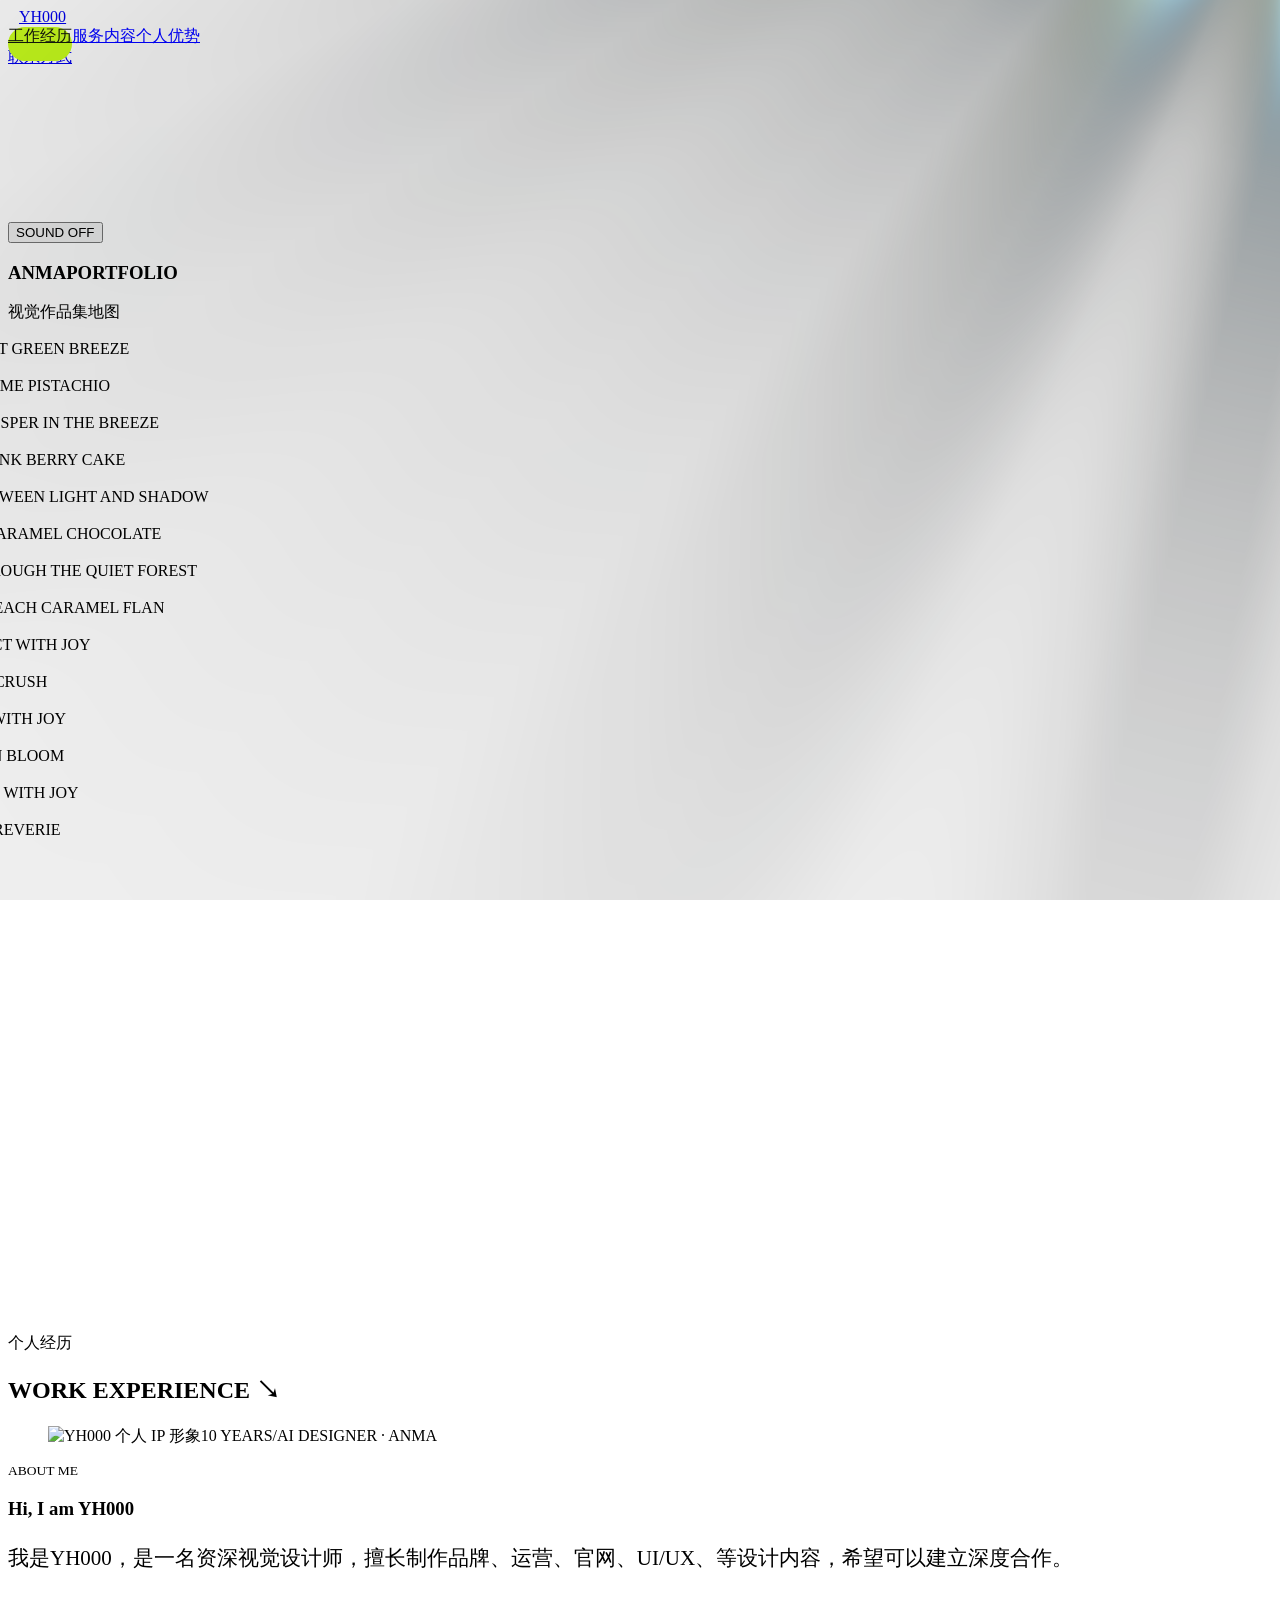
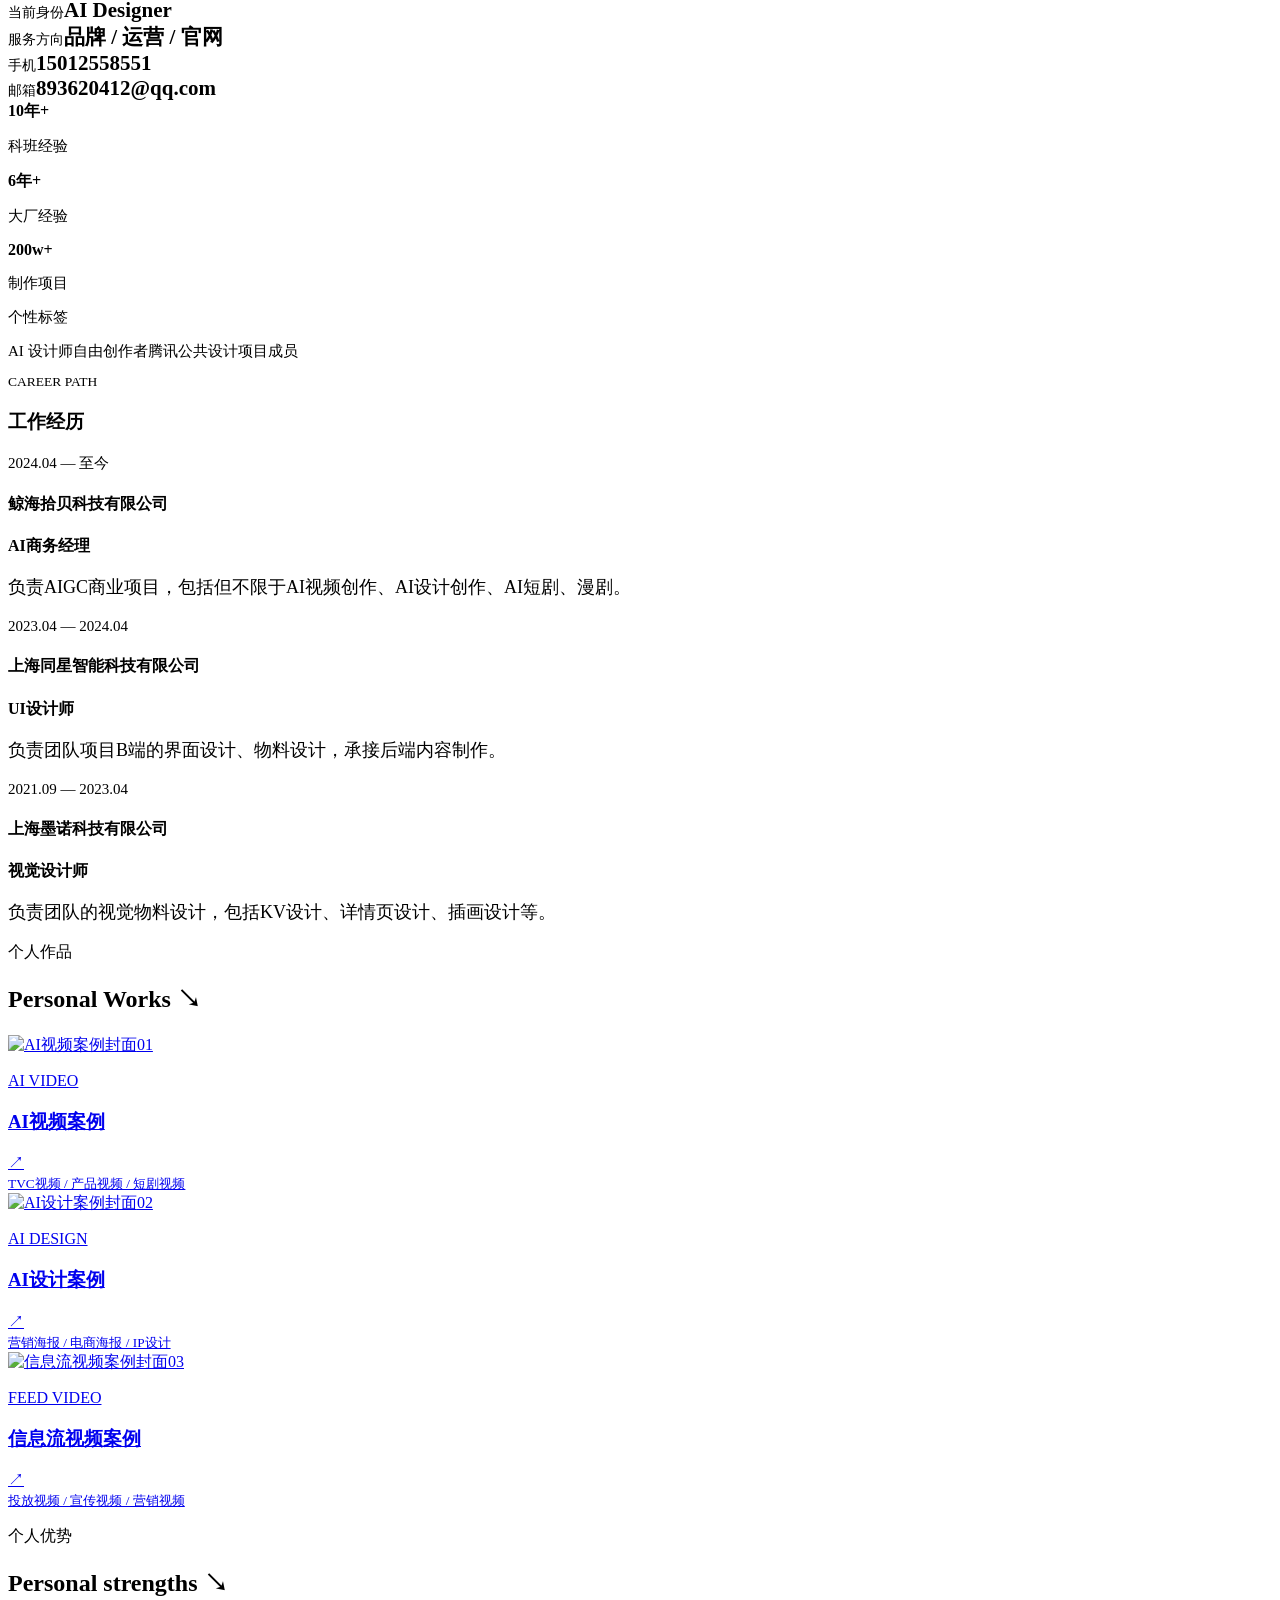
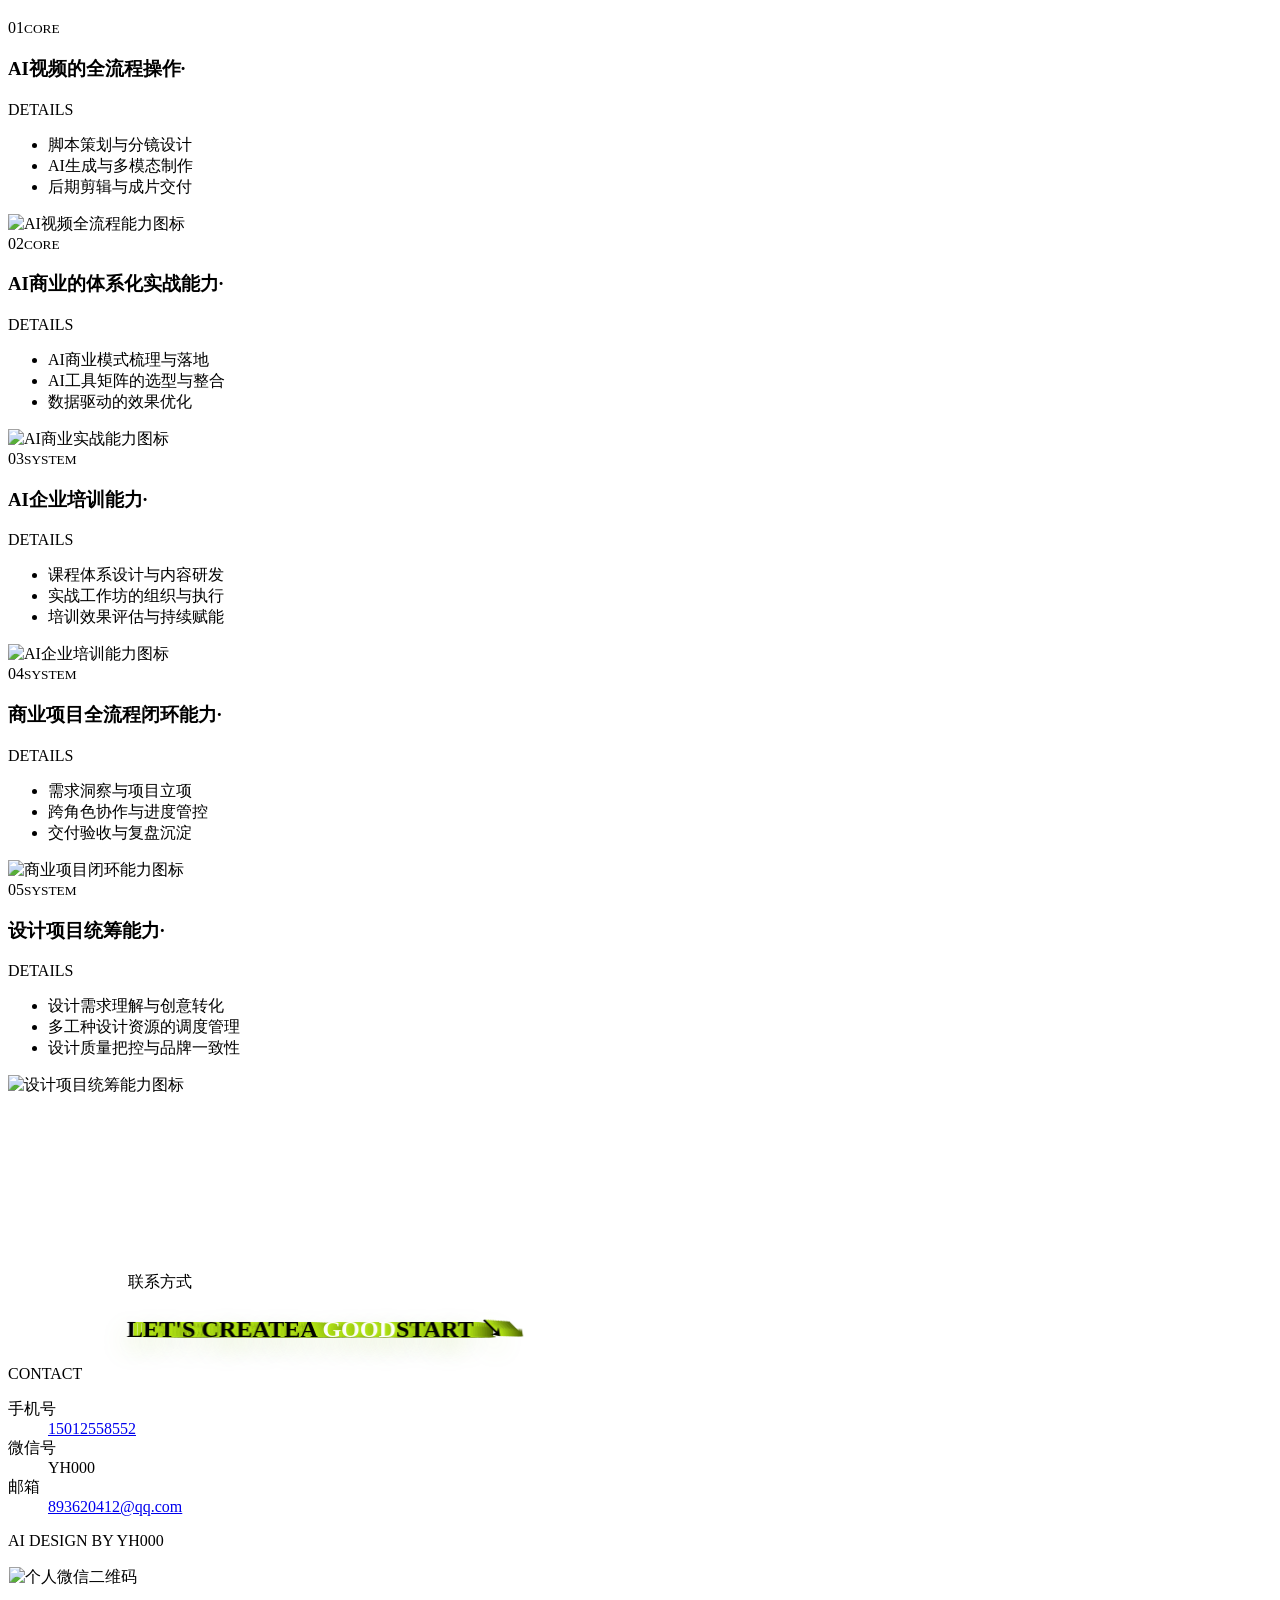
==== index.html @ cf69f8d6 "Add files via upload" ====
<!DOCTYPE html><html lang="zh-CN"><head><meta charSet="utf-8"/><meta name="viewport" content="width=device-width, initial-scale=1"/><link rel="preload" as="image" href="anma-ip-v2.webp"/><link rel="preload" as="image" href="works/Frame 14.png"/><link rel="preload" as="image" href="works/Frame 1.png"/><link rel="preload" as="image" href="works/Frame 2.png"/><link rel="preload" as="image" href="works/Frame 3.png"/><link rel="preload" as="image" href="works/Frame 4.png"/><link rel="preload" as="image" href="works/Frame 5.png"/><link rel="preload" as="image" href="works/Frame 6.png"/><link rel="preload" as="image" href="works/Frame 7.png"/><link rel="preload" as="image" href="works/Frame 8.png"/><link rel="stylesheet" href="assets/index-BAEk22he.css" data-rsc-css-href="assets/index-BAEk22he.css" data-precedence="vite-rsc/importer-resources"/><link rel="preload" href="hero-bg-mobile-720.mp4" as="video" type="video/mp4" media="(max-width: 767px)"/><link rel="modulepreload" href="assets/layout-segment-context-BPbu7wGc.js" crossorigin=""/><link rel="modulepreload" href="assets/rolldown-runtime-S-ySWqyJ.js" crossorigin=""/><link rel="modulepreload" href="assets/index-rxIiwHWK.js" crossorigin=""/><link rel="modulepreload" href="assets/framework-DjPHiq1u.js" crossorigin=""/><link rel="modulepreload" href="assets/page-aYnBEJly.js" crossorigin=""/><link rel="preload" as="image" href="Frame 1.png"/><link rel="preload" as="image" href="work-categories/ai-video-cover.webp"/><link rel="preload" as="image" href="work-categories/ai-design-cover.webp"/><link rel="preload" as="image" href="work-categories/feed-video-cover.webp"/><link rel="preload" as="image" href="strengths/strength-1.webp"/><link rel="preload" as="image" href="strengths/strength-2.webp"/><link rel="preload" as="image" href="strengths/strength-3.webp"/><link rel="preload" as="image" href="strengths/strength-4.webp"/><link rel="preload" as="image" href="strengths/strength-5.webp"/><link rel="preload" as="image" href="contact-qr.svg"/><title>ANMA — AI 设计师作品集</title><meta name="description" content="ANMA 的 AI 设计与视觉创意作品集。"/><link rel="shortcut icon" href="anma-ip-v2.webp"/><link rel="icon" href="anma-ip-v2.webp"/><link rel="preload" as="video" href="hero-bg-mobile-720.mp4" type="video/mp4" media="(max-width: 767px)"/><script>self.__VINEXT_RSC_PARAMS__={}</script><script>self.__VINEXT_RSC_NAV__={"pathname":"/","searchParams":[]}</script><link rel="modulepreload" href="assets/index-rxIiwHWK.js" />
<style>
/* reactbits BorderGlow 等效动效：鼠标靠近边缘时卡片边框发光，跟随鼠标位置 */
.work-card{--glow:80 100% 60%;--mx:50%;--my:50%;--glow-opacity:0;isolation:isolate}
.work-card::before{content:"";position:absolute;inset:0;border-radius:inherit;padding:1.5px;background:radial-gradient(circle 130px at var(--mx) var(--my),hsl(var(--glow)/1),transparent 72%);-webkit-mask:linear-gradient(#000 0 0) content-box,linear-gradient(#000 0 0);-webkit-mask-composite:xor;mask-composite:exclude;opacity:var(--glow-opacity);transition:opacity .28s ease;pointer-events:none;z-index:3}

/* === experience-about 指定文本字号扩大 1.5 倍 === */
.experience-eyebrow{font-size:13.5px!important}
.experience-intro{font-size:21px!important;line-height:1.7!important}
.experience-highlights span{font-size:13.5px!important}
.experience-highlights strong{font-size:21px!important}
.experience-stats p{font-size:15px!important}
.experience-tags>p{font-size:15px!important}
.experience-tags span{font-size:15px!important}

/* === career-block 指定文本字号扩大 1.5 倍 === */
.career-title-row>p{font-size:13.5px!important}
.career-item time{font-size:15px!important}
.career-item>p{font-size:18px!important}

/* === contact 顶部间距 144px → 80px === */
.contact-section-inner{padding-top:80px!important;margin:80px auto!important}
.contact-intro{transform:translateX(120px)!important}

/* === 去掉二维码外面一圈白色底 === */
.contact-qr-frame{background:transparent!important;padding:0!important;border:1px solid transparent!important}

/* === 导航 Gooey Nav 胶质滑动效果（仿 reactbits gooey-nav） === */
.primary-nav{position:relative}
.primary-nav .goo-layer{position:absolute;inset:0;z-index:0;pointer-events:none;filter:url(#goo-nav)}
.primary-nav .goo-blob{position:absolute;top:0;left:0;height:34px;border-radius:999px;background:#c9ff1a;transition:transform .55s cubic-bezier(.34,1.4,.64,1),width .55s cubic-bezier(.34,1.4,.64,1);will-change:transform,width}
.primary-nav .goo-particle{position:absolute;top:0;left:0;height:34px;border-radius:999px;background:#c9ff1a;will-change:transform,opacity}
.primary-nav a{position:relative;z-index:1}
.primary-nav a:hover,.primary-nav a:focus-visible{background:transparent!important;border-color:transparent!important}
.primary-nav a.is-active{color:#11160c!important}

/* === contact-title Depth Text 立体挤压效果（仿 reactbits depth-text，保留原字号与版式） === */
#contact-title.depth-text{position:relative;perspective:900px}
#contact-title.depth-text .depth-stage{position:relative;display:inline-block;transform-style:preserve-3d;will-change:transform}
#contact-title.depth-text .depth-layer{position:absolute;top:0;left:0;transform:translateZ(calc(var(--i,0) * -6px));pointer-events:none;user-select:none}
#contact-title.depth-text .depth-layer *{color:inherit!important}
#contact-title.depth-text .depth-face{position:relative;text-shadow:0 10px 26px rgba(140,183,0,.45)}
#contact-title.depth-text .depth-face .text-pressure-segment.is-accent{color:#FFF!important}


/* === #works 卡片 Glare Hover 扫光效果（仿 reactbits glare-hover） === */
#works .personal-work-card{position:relative;overflow:hidden}
#works .personal-work-card::before{content:"";position:absolute;inset:0;z-index:6;pointer-events:none;border-radius:inherit;background:linear-gradient(-45deg,hsla(0,0%,0%,0) 60%,rgba(255,255,255,.5) 70%,hsla(0,0%,0%,0) 72%,hsla(0,0%,0%,0) 100%);background-size:250% 250%;background-repeat:no-repeat;background-position:-100% -100%;transition:background-position .65s ease}
#works .personal-work-card:hover::before{background-position:100% 100%}

/* === contact-section Side Rays 背景光效（仿 reactbits side-rays，WebGL） === */
.contact-side-rays{position:absolute;inset:0;z-index:0;pointer-events:none;overflow:hidden}
.contact-side-rays canvas{display:block;width:100%;height:100%}
.contact-section-inner{position:relative!important;z-index:2!important}

/* === 联系方式标签字号 16px === */
.contact-list dt{font-size:16px!important}
</style>
</head><body><main class="portfolio-page"><header class="site-header" aria-label="主导航"><a class="brand" href="#home" aria-label="返回首页" style="padding:0 11px 0 11px;min-width:0;"><span class="brand-mark" aria-hidden="true"><img src="anma-ip-v2.webp" alt=""/></span><span class="brand-name">YH000</span></a><nav class="primary-nav" aria-label="作品集导航"><div class="goo-layer" aria-hidden="true"><span class="goo-blob"></span></div><a href="#experience">工作经历</a><a href="#works">服务内容</a><a href="#strengths">个人优势</a></nav><a class="contact" href="#contact" aria-label="前往联系方式"><span class="contact-label">联系方式</span></a></header><section class="portfolio-shell" id="home" aria-label="ANMA PORTFOLIO"><div class="hero-media" aria-hidden="true"><video src="hero-bg-mobile-720.mp4" autoPlay="" muted="" loop="" playsInline="" preload="auto" disablePictureInPicture="" disableRemotePlayback=""></video></div><audio src="新项目.m4a" loop="" preload="metadata" aria-hidden="true"></audio><div class="hero-shade" aria-hidden="true"></div><button class="sound-toggle" type="button" aria-label="打开背景视频声音" aria-pressed="false"><span class="sound-toggle-bars" aria-hidden="true"><i></i><i></i><i></i><i></i></span><span>SOUND OFF</span></button><section class="hero-copy" aria-labelledby="hero-title"><div class="hero-copy-inner"><h1 id="hero-title"><span>ANMA</span><span>PORTFOLIO</span></h1><p>视觉作品集地图</p></div></section><section class="work-gallery" aria-label="作品画廊，可使用鼠标滚轮、拖动或键盘方向键浏览" tabindex="0"><div class="gallery-track"><div class="gallery-group" aria-hidden="false"><figure class="work-card" role="button" tabindex="0" data-work-index="0" aria-label="查看作品：拂过柔软绿意 / SOFT GREEN BREEZE"><img src="works/Frame 14.png" alt="拂过柔软绿意 / SOFT GREEN BREEZE" draggable="false" decoding="async" loading="eager"/></figure><figure class="work-card" role="button" tabindex="0" data-work-index="1" aria-label="查看作品：青柠开心果酥塔 / LIME PISTACHIO"><img src="works/Frame 1.png" alt="青柠开心果酥塔 / LIME PISTACHIO" draggable="false" decoding="async" loading="eager"/></figure><figure class="work-card" role="button" tabindex="0" data-work-index="2" aria-label="查看作品：微风轻轻耳畔 / WHISPER IN THE BREEZE"><img src="works/Frame 2.png" alt="微风轻轻耳畔 / WHISPER IN THE BREEZE" draggable="false" decoding="async" loading="eager"/></figure><figure class="work-card" role="button" tabindex="0" data-work-index="3" aria-label="查看作品：草莓云朵绒绒糕 / PINK BERRY CAKE"><img src="works/Frame 3.png" alt="草莓云朵绒绒糕 / PINK BERRY CAKE" draggable="false" decoding="async" loading="eager"/></figure><figure class="work-card" role="button" tabindex="0" data-work-index="4" aria-label="查看作品：漫步光影之间 / BETWEEN LIGHT AND SHADOW"><img src="works/Frame 4.png" alt="漫步光影之间 / BETWEEN LIGHT AND SHADOW" draggable="false" decoding="async" loading="eager"/></figure><figure class="work-card" role="button" tabindex="0" data-work-index="5" aria-label="查看作品：榛果黑巧慕斯塔 / CARAMEL CHOCOLATE"><img src="works/Frame 5.png" alt="榛果黑巧慕斯塔 / CARAMEL CHOCOLATE" draggable="false" decoding="async" loading="eager"/></figure><figure class="work-card" role="button" tabindex="0" data-work-index="6" aria-label="查看作品：穿过静谧林海 / THROUGH THE QUIET FOREST"><img src="works/Frame 6.png" alt="穿过静谧林海 / THROUGH THE QUIET FOREST" draggable="false" decoding="async" loading="eager"/></figure><figure class="work-card" role="button" tabindex="0" data-work-index="7" aria-label="查看作品：黄桃焦糖布丁糕 / PEACH CARAMEL FLAN"><img src="works/Frame 7.png" alt="黄桃焦糖布丁糕 / PEACH CARAMEL FLAN" draggable="false" decoding="async" loading="eager"/></figure><figure class="work-card" role="button" tabindex="0" data-work-index="8" aria-label="查看作品：为乐而连 / CONNECT WITH JOY"><img src="works/Frame 8.png" alt="为乐而连 / CONNECT WITH JOY" draggable="false" decoding="async" loading="eager"/></figure><figure class="work-card" role="button" tabindex="0" data-work-index="9" aria-label="查看作品：青柠集饮 / GREEN CRUSH"><img src="works/Frame 9.png" alt="青柠集饮 / GREEN CRUSH" draggable="false" decoding="async" loading="lazy"/></figure><figure class="work-card" role="button" tabindex="0" data-work-index="10" aria-label="查看作品：为乐而写 / WRITE WITH JOY"><img src="works/Frame 10.png" alt="为乐而写 / WRITE WITH JOY" draggable="false" decoding="async" loading="lazy"/></figure><figure class="work-card" role="button" tabindex="0" data-work-index="11" aria-label="查看作品：金色花漾 / GOLDEN BLOOM"><img src="works/Frame 11.png" alt="金色花漾 / GOLDEN BLOOM" draggable="false" decoding="async" loading="lazy"/></figure><figure class="work-card" role="button" tabindex="0" data-work-index="12" aria-label="查看作品：为乐而聚 / GATHER WITH JOY"><img src="works/Frame 12.png" alt="为乐而聚 / GATHER WITH JOY" draggable="false" decoding="async" loading="lazy"/></figure><figure class="work-card" role="button" tabindex="0" data-work-index="13" aria-label="查看作品：桃色梦境 / PEACH REVERIE"><img src="works/Frame 13.png" alt="桃色梦境 / PEACH REVERIE" draggable="false" decoding="async" loading="lazy"/></figure></div><div class="gallery-group" aria-hidden="true"><figure class="work-card" role="button" tabindex="-1" data-work-index="0"><img src="works/Frame 14.png" alt="" draggable="false" decoding="async" loading="eager"/></figure><figure class="work-card" role="button" tabindex="-1" data-work-index="1"><img src="works/Frame 1.png" alt="" draggable="false" decoding="async" loading="eager"/></figure><figure class="work-card" role="button" tabindex="-1" data-work-index="2"><img src="works/Frame 2.png" alt="" draggable="false" decoding="async" loading="eager"/></figure><figure class="work-card" role="button" tabindex="-1" data-work-index="3"><img src="works/Frame 3.png" alt="" draggable="false" decoding="async" loading="eager"/></figure><figure class="work-card" role="button" tabindex="-1" data-work-index="4"><img src="works/Frame 4.png" alt="" draggable="false" decoding="async" loading="eager"/></figure><figure class="work-card" role="button" tabindex="-1" data-work-index="5"><img src="works/Frame 5.png" alt="" draggable="false" decoding="async" loading="eager"/></figure><figure class="work-card" role="button" tabindex="-1" data-work-index="6"><img src="works/Frame 6.png" alt="" draggable="false" decoding="async" loading="eager"/></figure><figure class="work-card" role="button" tabindex="-1" data-work-index="7"><img src="works/Frame 7.png" alt="" draggable="false" decoding="async" loading="eager"/></figure><figure class="work-card" role="button" tabindex="-1" data-work-index="8"><img src="works/Frame 8.png" alt="" draggable="false" decoding="async" loading="eager"/></figure><figure class="work-card" role="button" tabindex="-1" data-work-index="9"><img src="works/Frame 9.png" alt="" draggable="false" decoding="async" loading="lazy"/></figure><figure class="work-card" role="button" tabindex="-1" data-work-index="10"><img src="works/Frame 10.png" alt="" draggable="false" decoding="async" loading="lazy"/></figure><figure class="work-card" role="button" tabindex="-1" data-work-index="11"><img src="works/Frame 11.png" alt="" draggable="false" decoding="async" loading="lazy"/></figure><figure class="work-card" role="button" tabindex="-1" data-work-index="12"><img src="works/Frame 12.png" alt="" draggable="false" decoding="async" loading="lazy"/></figure><figure class="work-card" role="button" tabindex="-1" data-work-index="13"><img src="works/Frame 13.png" alt="" draggable="false" decoding="async" loading="lazy"/></figure></div></div></section></section><section class="experience-section" id="experience" aria-labelledby="experience-title"><div class="experience-glow" aria-hidden="true"></div><div class="experience-inner scroll-reveal"><header class="experience-heading"><p>个人经历</p><h2 id="experience-title">WORK EXPERIENCE <span aria-hidden="true">↘</span></h2></header><div class="experience-profile"><figure class="experience-portrait"><img src="Frame 1.png" alt="YH000 个人 IP 形象"/><span class="experience-cursor-tag" aria-hidden="true"><span class="experience-cursor-tag-inner">10 YEARS/AI DESIGNER · ANMA</span></span></figure><div class="experience-about"><p class="experience-eyebrow">ABOUT ME</p><h3>Hi, I am YH000</h3><p class="experience-intro">我是YH000，是一名资深视觉设计师，擅长制作品牌、运营、官网、UI/UX、等设计内容，希望可以建立深度合作。</p><div class="experience-highlights" aria-label="个人亮点"><article><span>当前身份</span><strong>AI Designer</strong></article><article><span>服务方向</span><strong>品牌 / 运营 / 官网</strong></article><article><span>手机</span><strong>15012558551</strong></article><article><span>邮箱</span><strong>893620412@qq.com</strong></article></div><div class="experience-stats" aria-label="数据亮点"><article><strong>10<span>年+</span></strong><p>科班经验</p></article><article><strong>6<span>年+</span></strong><p>大厂经验</p></article><article><strong>200<span>w+</span></strong><p>制作项目</p></article></div><div class="experience-tags"><p>个性标签</p><div><span>AI 设计师</span><span>自由创作者</span><span>腾讯公共设计项目成员</span></div></div></div></div><div class="career-block"><div class="career-title-row"><p>CAREER PATH</p><h3>工作经历</h3></div><div class="career-timeline"><article class="career-item"><div class="career-marker" aria-hidden="true"></div><time>2024.04 — 至今</time><h4>鲸海拾贝科技有限公司</h4><strong>AI商务经理</strong><p>负责AIGC商业项目，包括但不限于AI视频创作、AI设计创作、AI短剧、漫剧。</p></article><article class="career-item"><div class="career-marker" aria-hidden="true"></div><time>2023.04 — 2024.04</time><h4>上海同星智能科技有限公司</h4><strong>UI设计师</strong><p>负责团队项目B端的界面设计、物料设计，承接后端内容制作。</p></article><article class="career-item"><div class="career-marker" aria-hidden="true"></div><time>2021.09 — 2023.04</time><h4>上海墨诺科技有限公司</h4><strong>视觉设计师</strong><p>负责团队的视觉物料设计，包括KV设计、详情页设计、插画设计等。</p></article></div></div></div></section><section class="personal-works-section" id="works" aria-labelledby="personal-works-title"><div class="personal-works-glow" aria-hidden="true"></div><div class="personal-works-inner scroll-reveal"><header class="personal-works-heading"><p>个人作品</p><h2 id="personal-works-title">Personal Works <span aria-hidden="true">↘</span></h2></header><div class="personal-works-grid"><a class="personal-work-card" href="https://anmaai.cn/video.html" target="_blank" rel="noreferrer" aria-label="查看AI视频案例"><div class="personal-work-cover"><img src="work-categories/ai-video-cover.webp" alt="AI视频案例封面"/><span>01</span></div><div class="personal-work-copy"><p>AI VIDEO</p><div><h3>AI视频案例</h3><span aria-hidden="true">↗</span></div><small>TVC视频 / 产品视频 / 短剧视频</small></div></a><a class="personal-work-card" href="https://anmaai.cn/design.html" target="_blank" rel="noreferrer" aria-label="查看AI设计案例"><div class="personal-work-cover"><img src="work-categories/ai-design-cover.webp" alt="AI设计案例封面"/><span>02</span></div><div class="personal-work-copy"><p>AI DESIGN</p><div><h3>AI设计案例</h3><span aria-hidden="true">↗</span></div><small>营销海报 / 电商海报 / IP设计</small></div></a><a class="personal-work-card" href="https://anmaai.cn/feed.html" target="_blank" rel="noreferrer" aria-label="查看信息流视频案例"><div class="personal-work-cover"><img src="work-categories/feed-video-cover.webp" alt="信息流视频案例封面"/><span>03</span></div><div class="personal-work-copy"><p>FEED VIDEO</p><div><h3>信息流视频案例</h3><span aria-hidden="true">↗</span></div><small>投放视频 / 宣传视频 / 营销视频</small></div></a></div></div></section><section class="strengths-section" id="strengths" aria-labelledby="strengths-title"><div class="strengths-glow" aria-hidden="true"></div><div class="strengths-inner scroll-reveal"><header class="strengths-heading"><p>个人优势</p><h2 id="strengths-title">Personal strengths <span aria-hidden="true">↘</span></h2></header><div class="strengths-grid"><article class="strength-card strength-card-wide" tabindex="0"><div class="strength-card-meta"><span>01</span><small>CORE</small></div><h3>AI视频的全流程操作<span>·</span></h3><div class="strength-details"><p>DETAILS</p><ul><li>脚本策划与分镜设计</li><li>AI生成与多模态制作</li><li>后期剪辑与成片交付</li></ul></div><img src="strengths/strength-1.webp" alt="AI视频全流程能力图标"/></article><article class="strength-card strength-card-wide" tabindex="0"><div class="strength-card-meta"><span>02</span><small>CORE</small></div><h3>AI商业的体系化实战能力<span>·</span></h3><div class="strength-details"><p>DETAILS</p><ul><li>AI商业模式梳理与落地</li><li>AI工具矩阵的选型与整合</li><li>数据驱动的效果优化</li></ul></div><img src="strengths/strength-2.webp" alt="AI商业实战能力图标"/></article><article class="strength-card" tabindex="0"><div class="strength-card-meta"><span>03</span><small>SYSTEM</small></div><h3>AI企业培训能力<span>·</span></h3><div class="strength-details"><p>DETAILS</p><ul><li>课程体系设计与内容研发</li><li>实战工作坊的组织与执行</li><li>培训效果评估与持续赋能</li></ul></div><img src="strengths/strength-3.webp" alt="AI企业培训能力图标"/></article><article class="strength-card" tabindex="0"><div class="strength-card-meta"><span>04</span><small>SYSTEM</small></div><h3>商业项目全流程闭环能力<span>·</span></h3><div class="strength-details"><p>DETAILS</p><ul><li>需求洞察与项目立项</li><li>跨角色协作与进度管控</li><li>交付验收与复盘沉淀</li></ul></div><img src="strengths/strength-4.webp" alt="商业项目闭环能力图标"/></article><article class="strength-card" tabindex="0"><div class="strength-card-meta"><span>05</span><small>SYSTEM</small></div><h3>设计项目统筹能力<span>·</span></h3><div class="strength-details"><p>DETAILS</p><ul><li>设计需求理解与创意转化</li><li>多工种设计资源的调度管理</li><li>设计质量把控与品牌一致性</li></ul></div><img src="strengths/strength-5.webp" alt="设计项目统筹能力图标"/></article></div></div></section><section class="contact-section" id="contact" aria-labelledby="contact-title"><div class="contact-section-glow" aria-hidden="true"></div>
<div class="contact-side-rays" aria-hidden="true"></div><div class="contact-section-inner scroll-reveal"><div class="contact-intro"><p class="contact-section-kicker">联系方式</p><h2 id="contact-title" class="text-pressure"><span class="text-pressure-line"><span class="text-pressure-segment"><span class="text-pressure-char">L</span><span class="text-pressure-char">E</span><span class="text-pressure-char">T</span><span class="text-pressure-char">&#x27;</span><span class="text-pressure-char">S</span><span class="text-pressure-char"> </span><span class="text-pressure-char">C</span><span class="text-pressure-char">R</span><span class="text-pressure-char">E</span><span class="text-pressure-char">A</span><span class="text-pressure-char">T</span><span class="text-pressure-char">E</span></span></span><span class="text-pressure-line"><span class="text-pressure-segment"><span class="text-pressure-char">A</span><span class="text-pressure-char"> </span></span><span class="text-pressure-segment is-accent"><span class="text-pressure-char">G</span><span class="text-pressure-char">O</span><span class="text-pressure-char">O</span><span class="text-pressure-char">D</span></span></span><span class="text-pressure-line"><span class="text-pressure-segment"><span class="text-pressure-char">S</span><span class="text-pressure-char">T</span><span class="text-pressure-char">A</span><span class="text-pressure-char">R</span><span class="text-pressure-char">T</span><span class="text-pressure-char"> </span></span><span class="text-pressure-segment is-arrow"><span class="text-pressure-char">↘</span></span></span></h2></div><aside class="contact-panel" aria-label="联系方式"><div class="contact-panel-topline"><span>CONTACT</span></div><dl class="contact-list"><div><dt>手机号</dt><dd><a href="tel:19529307323">15012558552</a></dd></div><div><dt>微信号</dt><dd>YH000</dd></div><div><dt>邮箱</dt><dd><a href="mailto:mx22154@163.com">893620412@qq.com</a></dd></div></dl><div class="contact-qr-block"><p>AI DESIGN BY YH000</p><img class="contact-qr-frame" src="contact-qr.svg" alt="个人微信二维码"></div></aside></div></section></main><script id="_R_">import("/assets/index-rxIiwHWK.js")</script>
<script>
/* local.html 本地补丁：file:// 下 React 无法运行，手动还原视频选源 + 画廊自动滚动 */
(function () {
  /* ---- 1. 首页背景视频：按设备选择清晰度并激活显示 ---- */
  (function () {
    function pickSource() {
      return 'hero-bg-mobile-720.mp4';
    }
    function activate() {
      var media = document.querySelector('.hero-media');
      if (!media) return;
      var v = media.querySelector('video');
      if (!v) return;
      var added = false;
      function show() { if (!added) { media.classList.add('is-playing'); added = true; } }
      function playIt() { var p = v.play(); if (p && p.catch) p.catch(function () {}); }
      function setup() {
        var src = pickSource();
        if (v.src.indexOf(src) === -1) { v.src = src; v.load(); }
        playIt();
      }
      v.addEventListener('playing', show);
      v.addEventListener('canplay', playIt);
      setup();
      setTimeout(function () { if (!added) show(); }, 1500);
      var r;
      window.addEventListener('resize', function () { clearTimeout(r); r = setTimeout(setup, 200); });
    }
    if (document.readyState === 'loading') document.addEventListener('DOMContentLoaded', activate);
    else activate();
  })();

  /* ---- 2. 作品画廊：从右往左无缝自动滚动（复刻原站 RAF 循环） ---- */
  (function () {
    function start() {
      var track = document.querySelector('.gallery-track');
      if (!track) return;
      var group = track.querySelector('.gallery-group');
      var gallery = track.closest('.work-gallery');
      if (!group || !gallery) return;
      var groupW = 0, pos = 0, vel = 0, spd = -0.42, hovering = false, dragging = false;
      var wheelAcc = 0, lastScrollY = window.scrollY;

      function measure() {
        groupW = group.getBoundingClientRect().width;
        if (pos === 0 && groupW > 0) pos = -groupW * 0.14;
      }
      function kick(dx) { vel = Math.max(-34, Math.min(34, vel - dx * 0.034)); }

      function loop() {
        if (groupW > 0) {
          var target = dragging ? 0 : (hovering ? -0.9 : -0.42);
          spd += (target - spd) * 0.055;
          pos += vel + spd;
          vel *= dragging ? 0.94 : 0.86;
          if (Math.abs(vel) < 0.02) vel = 0;
          if (pos <= -groupW) pos += groupW;
          else if (pos > 0) pos -= groupW;
          track.style.transform = 'translate3d(' + pos + 'px, 0, 0)';
        }
        requestAnimationFrame(loop);
      }

      measure();
      if (window.ResizeObserver) new ResizeObserver(measure).observe(group);
      gallery.addEventListener('pointerenter', function () { hovering = true; });
      gallery.addEventListener('pointerleave', function () { hovering = false; });

      var startX = 0, startPos = 0, lastX = 0, lastT = 0, dragV = 0;
      gallery.addEventListener('pointerdown', function (e) {
        if (e.button !== 0) return;
        dragging = true; startX = e.clientX; lastX = e.clientX;
        startPos = pos; lastT = Date.now(); dragV = 0;
        if (gallery.setPointerCapture) gallery.setPointerCapture(e.pointerId);
      });
      gallery.addEventListener('pointermove', function (e) {
        if (!dragging) return;
        var dt = Date.now() - lastT;
        if (dt > 0) dragV = -(e.clientX - lastX) / dt * 16.7;
        pos = startPos + (e.clientX - startX);
        lastX = e.clientX; lastT = Date.now();
      });
      gallery.addEventListener('pointerup', function () {
        if (!dragging) return;
        dragging = false;
        vel = Math.max(-34, Math.min(34, dragV));
      });

      window.addEventListener('wheel', function (e) {
        if (e.ctrlKey || document.querySelector('.work-modal-backdrop')) return;
        var t = e.deltaMode === 1 ? 16 : e.deltaMode === 2 ? window.innerHeight : 1;
        var dx = e.deltaX * t, dy = e.deltaY * t;
        if (Math.abs(dx) > Math.abs(dy) && Math.abs(dx) > 0) { e.preventDefault(); kick(dx); return; }
        if (!window.matchMedia('(max-width: 767px)').matches && !(!(window.scrollY <= 2) || dy === 0)) {
          if (dy > 0 && wheelAcc < 960) { e.preventDefault(); wheelAcc = Math.min(960, wheelAcc + dy); kick(dy); return; }
          if (dy < 0) { e.preventDefault(); wheelAcc = Math.max(0, wheelAcc + dy); kick(dy); return; }
        }
      }, { passive: false });
      window.addEventListener('scroll', function () {
        var y = window.scrollY;
        if (y <= 2 && lastScrollY > 2) wheelAcc = 0;
        lastScrollY = y;
      }, { passive: true });

      requestAnimationFrame(loop);
    }
    if (document.readyState === 'loading') document.addEventListener('DOMContentLoaded', start);
    else start();
  })();
})();
</script>
<script>
(function(){
  if (location.protocol !== 'file:') return; // HTTP 下由 React 应用处理，避免重复绑定
  var btn = document.querySelector('.sound-toggle');
  var audio = document.querySelector('audio');
  if (!btn || !audio) return;
  audio.setAttribute('src', '新项目.m4a'); // 相对路径，file:// 下也能正确加载
  audio.loop = true;
  audio.preload = 'auto';
  var label = btn.lastElementChild;
  var on = false;
  function render(){
    if (on){
      btn.classList.add('is-on');
      btn.setAttribute('aria-pressed','true');
      btn.setAttribute('aria-label','关闭背景视频声音');
      if (label) label.textContent = 'SOUND ON';
    } else {
      btn.classList.remove('is-on');
      btn.setAttribute('aria-pressed','false');
      btn.setAttribute('aria-label','打开背景视频声音');
      if (label) label.textContent = 'SOUND OFF';
    }
  }
  btn.addEventListener('click', function(){
    on = !on;
    if (on){
      var p = audio.play();
      if (p && p.catch) p.catch(function(){ on = false; render(); });
    } else {
      audio.pause();
    }
    render();
  });
  render();
})();
</script>
<script>
(function(){
  function initGlow(){
    var cards = document.querySelectorAll('.work-card');
    for (var i=0;i<cards.length;i++){
      (function(card){
        card.style.setProperty('--glow','80 100% 60%');
        card.addEventListener('mousemove', function(e){
          var r = card.getBoundingClientRect();
          var x = (e.clientX - r.left)/r.width;
          var y = (e.clientY - r.top)/r.height;
          card.style.setProperty('--mx', (x*100)+'%');
          card.style.setProperty('--my', (y*100)+'%');
          var edge = Math.min(x, 1-x, y, 1-y); /* 0 在边缘，0.5 在中心 */
          var sens = 0.30; /* edgeSensitivity=30 */
          var op = edge <= sens ? (1 - edge/sens) : 0;
          card.style.setProperty('--glow-opacity', op.toFixed(3));
        });
        card.addEventListener('mouseleave', function(){
          card.style.setProperty('--glow-opacity', '0');
        });
      })(cards[i]);
    }
  }
  if (document.readyState !== 'loading') initGlow();
  else document.addEventListener('DOMContentLoaded', initGlow);
})();
</script>
<script>
(function(){
  function initClickSpark(){
    if (document.getElementById('click-spark-canvas')) return;
    var canvas = document.createElement('canvas');
    canvas.id = 'click-spark-canvas';
    canvas.style.cssText = 'position:fixed;inset:0;width:100%;height:100%;pointer-events:none;z-index:9999;';
    document.body.appendChild(canvas);
    var ctx = canvas.getContext('2d');
    var dpr = Math.min(window.devicePixelRatio || 1, 2);
    function resize(){
      canvas.width = Math.floor(window.innerWidth * dpr);
      canvas.height = Math.floor(window.innerHeight * dpr);
      canvas.style.width = window.innerWidth + 'px';
      canvas.style.height = window.innerHeight + 'px';
      ctx.setTransform(dpr, 0, 0, dpr, 0, 0);
    }
    resize();
    window.addEventListener('resize', resize);

    var SPARK_COLOR = '201, 255, 26'; /* #c9ff1a 与站点强调色协调 */
    var SPARK_SIZE = 12;
    var SPARK_RADIUS = 28;
    var SPARK_COUNT = 8;
    var DURATION = 400;

    function easeOut(t){ return 1 - Math.pow(1 - t, 2); }

    var sparks = [];
    document.addEventListener('pointerdown', function(e){
      var x = e.clientX, y = e.clientY;
      for (var i = 0; i < SPARK_COUNT; i++){
        sparks.push({
          x: x, y: y,
          angle: (Math.PI * 2 * i) / SPARK_COUNT + Math.random() * 0.4,
          start: performance.now()
        });
      }
    });

    function frame(now){
      ctx.clearRect(0, 0, canvas.width, canvas.height);
      for (var i = sparks.length - 1; i >= 0; i--){
        var s = sparks[i];
        var p = (now - s.start) / DURATION;
        if (p >= 1){ sparks.splice(i, 1); continue; }
        var eased = easeOut(p);
        var len = SPARK_SIZE + (SPARK_RADIUS - SPARK_SIZE) * eased;
        var opacity = 1 - p;
        var ex = s.x + Math.cos(s.angle) * len;
        var ey = s.y + Math.sin(s.angle) * len;
        ctx.strokeStyle = 'rgba(' + SPARK_COLOR + ',' + opacity.toFixed(3) + ')';
        ctx.lineWidth = 2;
        ctx.lineCap = 'round';
        ctx.beginPath();
        ctx.moveTo(s.x, s.y);
        ctx.lineTo(ex, ey);
        ctx.stroke();
      }
      requestAnimationFrame(frame);
    }
    requestAnimationFrame(frame);
  }
  if (document.readyState !== 'loading') initClickSpark();
  else document.addEventListener('DOMContentLoaded', initClickSpark);
})();
</script>
<script>
(function(){
  function initReveal(){
    var root = document.documentElement;
    root.classList.add('reveal-effects-ready');
    var els = Array.prototype.slice.call(document.querySelectorAll('.scroll-reveal'));
    if (!els.length) return;
    function show(el){ el.classList.add('is-revealed'); }
    if (!('IntersectionObserver' in window)){
      els.forEach(show);
      return;
    }
    var io = new IntersectionObserver(function(entries){
      entries.forEach(function(e){
        if (!e.isIntersecting) return;
        io.unobserve(e.target);
        setTimeout(function(){ e.target.classList.add('is-revealed'); }, 40);
      });
    }, { threshold: 0.18, rootMargin: '0px' });
    els.forEach(function(el){ el.classList.remove('is-revealed'); io.observe(el); });
  }
  if (document.readyState !== 'loading') initReveal();
  else document.addEventListener('DOMContentLoaded', initReveal);
})();
</script>

<script>
(function(){
  var h2=document.getElementById('contact-title');
  if(!h2||h2.dataset.depthReady)return;
  h2.dataset.depthReady='1';
  var html=h2.innerHTML;
  var stage=document.createElement('span');stage.className='depth-stage';
  var LAYERS=16;
  var c1=[178,228,19],c2=[77,100,0],span=(LAYERS-2)||1;
  for(var j=LAYERS-1;j>=1;j--){
    var b=document.createElement('span');b.className='depth-layer';
    var f=(j-1)/span;
    b.style.color='rgb('+Math.round(c1[0]+(c2[0]-c1[0])*f)+','+Math.round(c1[1]+(c2[1]-c1[1])*f)+','+Math.round(c1[2]+(c2[2]-c1[2])*f)+')';
    b.innerHTML=html;b.style.setProperty('--i',j);stage.appendChild(b);
  }
  var face=document.createElement('span');face.className='depth-face';
  face.innerHTML=html;stage.appendChild(face);
  h2.innerHTML='';h2.classList.add('depth-text');h2.appendChild(stage);
  var tilt=7.5,smoothing=0.14,lastMove=-9999,curX=0,curY=0,tgtX=0,tgtY=0;
  window.addEventListener('pointermove',function(e){
    var r=h2.getBoundingClientRect();
    var nx=(e.clientX-(r.left+r.width/2))/(r.width/2);
    var ny=(e.clientY-(r.top+r.height/2))/(r.height/2);
    tgtY=Math.max(-tilt,Math.min(tilt,nx*tilt));
    tgtX=Math.max(-tilt,Math.min(tilt,-ny*tilt));
    lastMove=performance.now();
  },{passive:true});
  function frame(now){
    if(now-lastMove>1800){
      var t=now/1000*0.35*Math.PI*2;
      tgtY=Math.sin(t)*tilt*0.6;tgtX=Math.cos(t*0.8)*tilt*0.4;
    }
    curX+=(tgtX-curX)*smoothing;curY+=(tgtY-curY)*smoothing;
    stage.style.transform='rotateX('+curX.toFixed(2)+'deg) rotateY('+curY.toFixed(2)+'deg)';
    requestAnimationFrame(frame);
  }
  requestAnimationFrame(frame);
})();
</script>
<script>
/* === contact-section Side Rays (WebGL, 仿 reactbits side-rays) === */
(function(){
  var section=document.getElementById('contact');
  if(!section) return;
  var container=section.querySelector('.contact-side-rays');
  if(!container) return;
  var canvas=document.createElement('canvas');
  canvas.style.display='block';
  container.appendChild(canvas);
  var gl=canvas.getContext('webgl',{alpha:true,premultipliedAlpha:false,antialias:false})||canvas.getContext('experimental-webgl',{alpha:true,premultipliedAlpha:false});
  if(!gl) return;

  var vert='attribute vec2 position;void main(){gl_Position=vec4(position,0.0,1.0);}';
  var frag='precision highp float;uniform float iTime;uniform vec2 iResolution;uniform float iSpeed;uniform vec3 iRayColor1;uniform vec3 iRayColor2;uniform float iIntensity;uniform float iSpread;uniform float iFlipX;uniform float iFlipY;uniform float iTilt;uniform float iSaturation;uniform float iBlend;uniform float iFalloff;uniform float iOpacity;float rayStrength(vec2 raySource,vec2 rayRefDirection,vec2 coord,float seedA,float seedB,float speed){vec2 sourceToCoord=coord-raySource;float cosAngle=dot(normalize(sourceToCoord),rayRefDirection);return clamp((0.45+0.15*sin(cosAngle*seedA+iTime*speed))+(0.3+0.2*cos(-cosAngle*seedB+iTime*speed)),0.0,1.0)*clamp((iResolution.x-length(sourceToCoord))/iResolution.x,0.5,1.0);}void main(){vec2 fragCoord=gl_FragCoord.xy;if(iFlipX>0.5)fragCoord.x=iResolution.x-fragCoord.x;if(iFlipY>0.5)fragCoord.y=iResolution.y-fragCoord.y;vec2 coord=vec2(fragCoord.x,iResolution.y-fragCoord.y);vec2 rayPos=vec2(iResolution.x*1.1,-0.5*iResolution.y);float tiltRad=iTilt*3.14159265/180.0;float cs=cos(tiltRad);float sn=sin(tiltRad);vec2 rel=coord-rayPos;vec2 tiltedCoord=vec2(rel.x*cs-rel.y*sn,rel.x*sn+rel.y*cs)+rayPos;float halfSpread=iSpread*0.275;vec2 rayRefDir1=normalize(vec2(cos(0.785398+halfSpread),sin(0.785398+halfSpread)));vec2 rayRefDir2=normalize(vec2(cos(0.785398-halfSpread),sin(0.785398-halfSpread)));vec4 rays1=vec4(iRayColor1,1.0)*rayStrength(rayPos,rayRefDir1,tiltedCoord,36.2214,21.11349,iSpeed);vec4 rays2=vec4(iRayColor2,1.0)*rayStrength(rayPos,rayRefDir2,tiltedCoord,22.3991,18.0234,iSpeed*0.2);vec4 color=rays1*(1.0-iBlend)*0.9+rays2*iBlend*0.9;float distanceToLight=length(fragCoord.xy-vec2(rayPos.x,iResolution.y-rayPos.y))/iResolution.y;float brightness=iIntensity*0.4/pow(max(distanceToLight,0.001),iFalloff);color.rgb*=brightness;float gray=dot(color.rgb,vec3(0.299,0.587,0.114));color.rgb=mix(vec3(gray),color.rgb,iSaturation);color.a=max(color.r,max(color.g,color.b))*iOpacity;gl_FragColor=color;}';

  function compile(type,src){var s=gl.createShader(type);gl.shaderSource(s,src);gl.compileShader(s);if(!gl.getShaderParameter(s,gl.COMPILE_STATUS)){console.error('SideRays shader error:',gl.getShaderInfoLog(s));return null;}return s;}
  var vs=compile(gl.VERTEX_SHADER,vert),fs=compile(gl.FRAGMENT_SHADER,frag);
  if(!vs||!fs) return;
  var prog=gl.createProgram();gl.attachShader(prog,vs);gl.attachShader(prog,fs);gl.linkProgram(prog);
  if(!gl.getProgramParameter(prog,gl.LINK_STATUS)){console.error('SideRays link error:',gl.getProgramInfoLog(prog));return;}
  gl.useProgram(prog);

  var buf=gl.createBuffer();
  gl.bindBuffer(gl.ARRAY_BUFFER,buf);
  gl.bufferData(gl.ARRAY_BUFFER,new Float32Array([-1,-1,3,-1,-1,3]),gl.STATIC_DRAW);
  var posLoc=gl.getAttribLocation(prog,'position');
  gl.enableVertexAttribArray(posLoc);
  gl.vertexAttribPointer(posLoc,2,gl.FLOAT,false,0,0);

  function hexToRgb(hex){var m=/^#?([a-f\d]{2})([a-f\d]{2})([a-f\d]{2})$/i.exec(hex);return m?[parseInt(m[1],16)/255,parseInt(m[2],16)/255,parseInt(m[3],16)/255]:[1,1,1];}

  var names=['iTime','iResolution','iSpeed','iRayColor1','iRayColor2','iIntensity','iSpread','iFlipX','iFlipY','iTilt','iSaturation','iBlend','iFalloff','iOpacity'];
  var U={};names.forEach(function(n){U[n]=gl.getUniformLocation(prog,n);});

  var cfg={speed:2.0,rayColor1:'#EAB308',rayColor2:'#96c8ff',intensity:2.4,spread:2,tilt:0,saturation:1.8,blend:0.75,falloff:1.5,opacity:0.85,origin:'top-right'};
  var flip={'top-right':[0,0],'top-left':[1,0],'bottom-right':[0,1],'bottom-left':[1,1]}[cfg.origin]||[0,0];

  gl.uniform1f(U.iSpeed,cfg.speed);
  gl.uniform3fv(U.iRayColor1,new Float32Array(hexToRgb(cfg.rayColor1)));
  gl.uniform3fv(U.iRayColor2,new Float32Array(hexToRgb(cfg.rayColor2)));
  gl.uniform1f(U.iIntensity,cfg.intensity);
  gl.uniform1f(U.iSpread,cfg.spread);
  gl.uniform1f(U.iFlipX,flip[0]);
  gl.uniform1f(U.iFlipY,flip[1]);
  gl.uniform1f(U.iTilt,cfg.tilt);
  gl.uniform1f(U.iSaturation,cfg.saturation);
  gl.uniform1f(U.iBlend,cfg.blend);
  gl.uniform1f(U.iFalloff,cfg.falloff);
  gl.uniform1f(U.iOpacity,cfg.opacity);

  function resize(){
    var dpr=Math.min(window.devicePixelRatio||1,2);
    var w=container.clientWidth||1,h=container.clientHeight||1;
    canvas.width=Math.max(1,Math.floor(w*dpr));
    canvas.height=Math.max(1,Math.floor(h*dpr));
    gl.viewport(0,0,canvas.width,canvas.height);
    gl.uniform2f(U.iResolution,canvas.width,canvas.height);
  }
  resize();
  window.addEventListener('resize',resize);

  var running=false,raf=0,start=0,elapsed=0;
  function loop(t){
    if(!running) return;
    if(!start) start=t;
    elapsed+=(t-start);start=t;
    gl.uniform1f(U.iTime,elapsed*0.001);
    gl.drawArrays(gl.TRIANGLES,0,3);
    raf=requestAnimationFrame(loop);
  }
  function startLoop(){if(running)return;running=true;start=0;raf=requestAnimationFrame(loop);}
  function stopLoop(){running=false;if(raf)cancelAnimationFrame(raf);raf=0;}

  if('IntersectionObserver' in window){
    var io=new IntersectionObserver(function(es){es.forEach(function(e){if(e.isIntersecting)startLoop();else stopLoop();});},{threshold:0.05});
    io.observe(section);
  } else {startLoop();}
})();
</script><svg width="0" height="0" style="position:absolute" aria-hidden="true"><defs><filter id="goo-nav" x="-50%" y="-50%" width="200%" height="200%"><feGaussianBlur in="SourceGraphic" stdDeviation="8" result="blur"/><feColorMatrix in="blur" mode="matrix" values="1 0 0 0 0 0 1 0 0 0 0 0 1 0 0 0 0 0 19 -9" result="goo"/><feBlend in="SourceGraphic" in2="goo"/></filter></defs></svg>
<script>
(function(){
  var nav=document.querySelector('.primary-nav');
  if(!nav) return;
  var layer=nav.querySelector('.goo-layer');
  var blob=nav.querySelector('.goo-blob');
  var links=Array.prototype.slice.call(nav.querySelectorAll('a'));
  if(!layer||!blob||!links.length) return;
  var PARTICLE_COUNT=14, ANIM_TIME=600, TIME_VAR=300, active=-1;
  function place(i, splash){
    var a=links[i]; if(!a) return;
    var x=a.offsetLeft, y=a.offsetTop, w=a.offsetWidth, h=a.offsetHeight;
    blob.style.width=w+'px';
    blob.style.transform='translate('+x+'px,'+y+'px)';
    if(splash) spawn(x+w/2, y+h/2);
    links.forEach(function(l,k){ l.classList.toggle('is-active', k===i); });
    active=i;
  }
  function spawn(cx, cy){
    var bx=cx-17, by=cy-17;
    for(var i=0;i<PARTICLE_COUNT;i++){
      var p=document.createElement('span');
      p.className='goo-particle';
      p.style.width='34px';
      layer.appendChild(p);
      var ang=Math.random()*Math.PI*2;
      var dist=12+Math.random()*70;
      var tx=bx+Math.cos(ang)*dist, ty=by+Math.sin(ang)*dist;
      var dur=ANIM_TIME+Math.random()*TIME_VAR;
      (function(el){
        var anim=el.animate([
          {transform:'translate('+bx+'px,'+by+'px) scale(1)',opacity:1},
          {transform:'translate('+tx+'px,'+ty+'px) scale(0)',opacity:0}
        ],{duration:dur,easing:'cubic-bezier(.34,1.3,.64,1)',fill:'forwards'});
        anim.onfinish=function(){ if(el.parentNode) el.parentNode.removeChild(el); };
      })(p);
    }
  }
  links.forEach(function(a,i){
    a.addEventListener('mouseenter', function(){ place(i, true); });
    a.addEventListener('click', function(){ place(i, true); });
  });
  function init(){ place(0, false); }
  if(document.readyState!=='loading'){ init(); }
  else { document.addEventListener('DOMContentLoaded', init); }
  window.addEventListener('resize', function(){ if(active<0) active=0; place(active, false); });
})();
</script>
</body></html><script>self.__VINEXT_RSC_CHUNKS__=self.__VINEXT_RSC_CHUNKS__||[];self.__VINEXT_RSC_CHUNKS__.push("2:I[\"8c0f216c4604\",[],\"Children\",1]\n3:I[\"15c18cfaeeff\",[],\"LayoutSegmentProvider\",1]\n4:I[\"8c0f216c4604\",[],\"Slot\",1]\n5:I[\"593f344dc510\",[],\"RedirectBoundary\",1]\n:HL[\"/assets/index-BAEk22he.css\",\"style\"]\n:HL[\"/hero-bg-mobile-720.mp4\",\"video\",{\"type\":\"video/mp4\",\"media\":\"(max-width: 767px)\"}]\n0:{\"__route\":\"route:/\",\"__interceptionContext\":null,\"__layoutIds\":[\"layout:/\"],\"__rootLayout\":\"/\",\"page:/\":\"$L1\",\"layout:/\":[[[[\"$\",\"link\",\"css:/assets/index-BAEk22he.css\",{\"rel\":\"stylesheet\",\"precedence\":\"vite-rsc/importer-resources\",\"href\":\"/assets/index-BAEk22he.css\",\"data-rsc-css-href\":\"/assets/index-BAEk22he.css\"}],\"$undefined\"],[\"$\",\"html\",null,{\"lang\":\"zh-CN\",\"children\":[[\"$\",\"head\",null,{\"children\":[\"$\",\"link\",null,{\"rel\":\"preload\",\"as\":\"video\",\"href\":\"/hero-bg-mobile-720.mp4\",\"type\":\"video/mp4\",\"media\":\"(max-width: 767px)\"}]}],[\"$\",\"body\",null,{\"children\":[\"$\",\"$L2\",null,{}]}]]}]],null],\"route:/\":[[[\"$\",\"meta\",null,{\"charSet\":\"utf-8\"}],[[\"$\",\"title\",\"0\",{\"children\":\"ANMA — AI 设计师作品集\"}],[\"$\",\"meta\",\"1\",{\"name\":\"description\",\"content\":\"ANMA 的 AI 设计与视觉创意作品集。\"}],[\"$\",\"link\",\"2\",{\"rel\":\"shortcut icon\",\"href\":\"/anma-ip-v2.webp\"}],[\"$\",\"link\",\"3\",{\"rel\":\"icon\",\"href\":\"/anma-ip-v2.webp\"}]],[[\"$\",\"meta\",\"0\",{\"name\":\"viewport\",\"content\":\"width=device-width, initial-scale=1\"}]]],[\"$\",\"$L3\",null,{\"segmentMap\":{\"children\":[]},\"children\":[\"$\",\"$L4\",null,{\"id\":\"layout:/\",\"parallelSlots\":\"$undefined\",\"children\":[\"$\",\"$L5\",null,{\"children\":[\"$\",\"$L3\",null,{\"segmentMap\":{\"children\":[]},\"children\":[\"$\",\"$L4\",null,{\"id\":\"page:/\"}]}]}]}]}]],\"__layoutFlags\":{\"layout:/\":\"s\"},\"__artifactCompatibility\":{\"schemaVersion\":1,\"graphVersion\":\"app-route-graph:4uhn5s1wvoptc\",\"deploymentVersion\":\"5d071887-4638-4e64-83c1-f435b1706194\",\"appElementsSchemaVersion\":1,\"rscPayloadSchemaVersion\":1,\"rootBoundaryId\":\"/\",\"renderEpoch\":null}}\n")</script><script>self.__VINEXT_RSC_CHUNKS__=self.__VINEXT_RSC_CHUNKS__||[];self.__VINEXT_RSC_CHUNKS__.push("6:I[\"6efdf509a785\",[],\"default\",1]\n1:[\"$\",\"$L6\",null,{\"params\":\"$@7\",\"searchParams\":\"$@8\"}]\n")</script><script>self.__VINEXT_RSC_CHUNKS__=self.__VINEXT_RSC_CHUNKS__||[];self.__VINEXT_RSC_CHUNKS__.push("7:{}\n8:{}\n")</script><script>self.__VINEXT_RSC_DONE__=true</script>
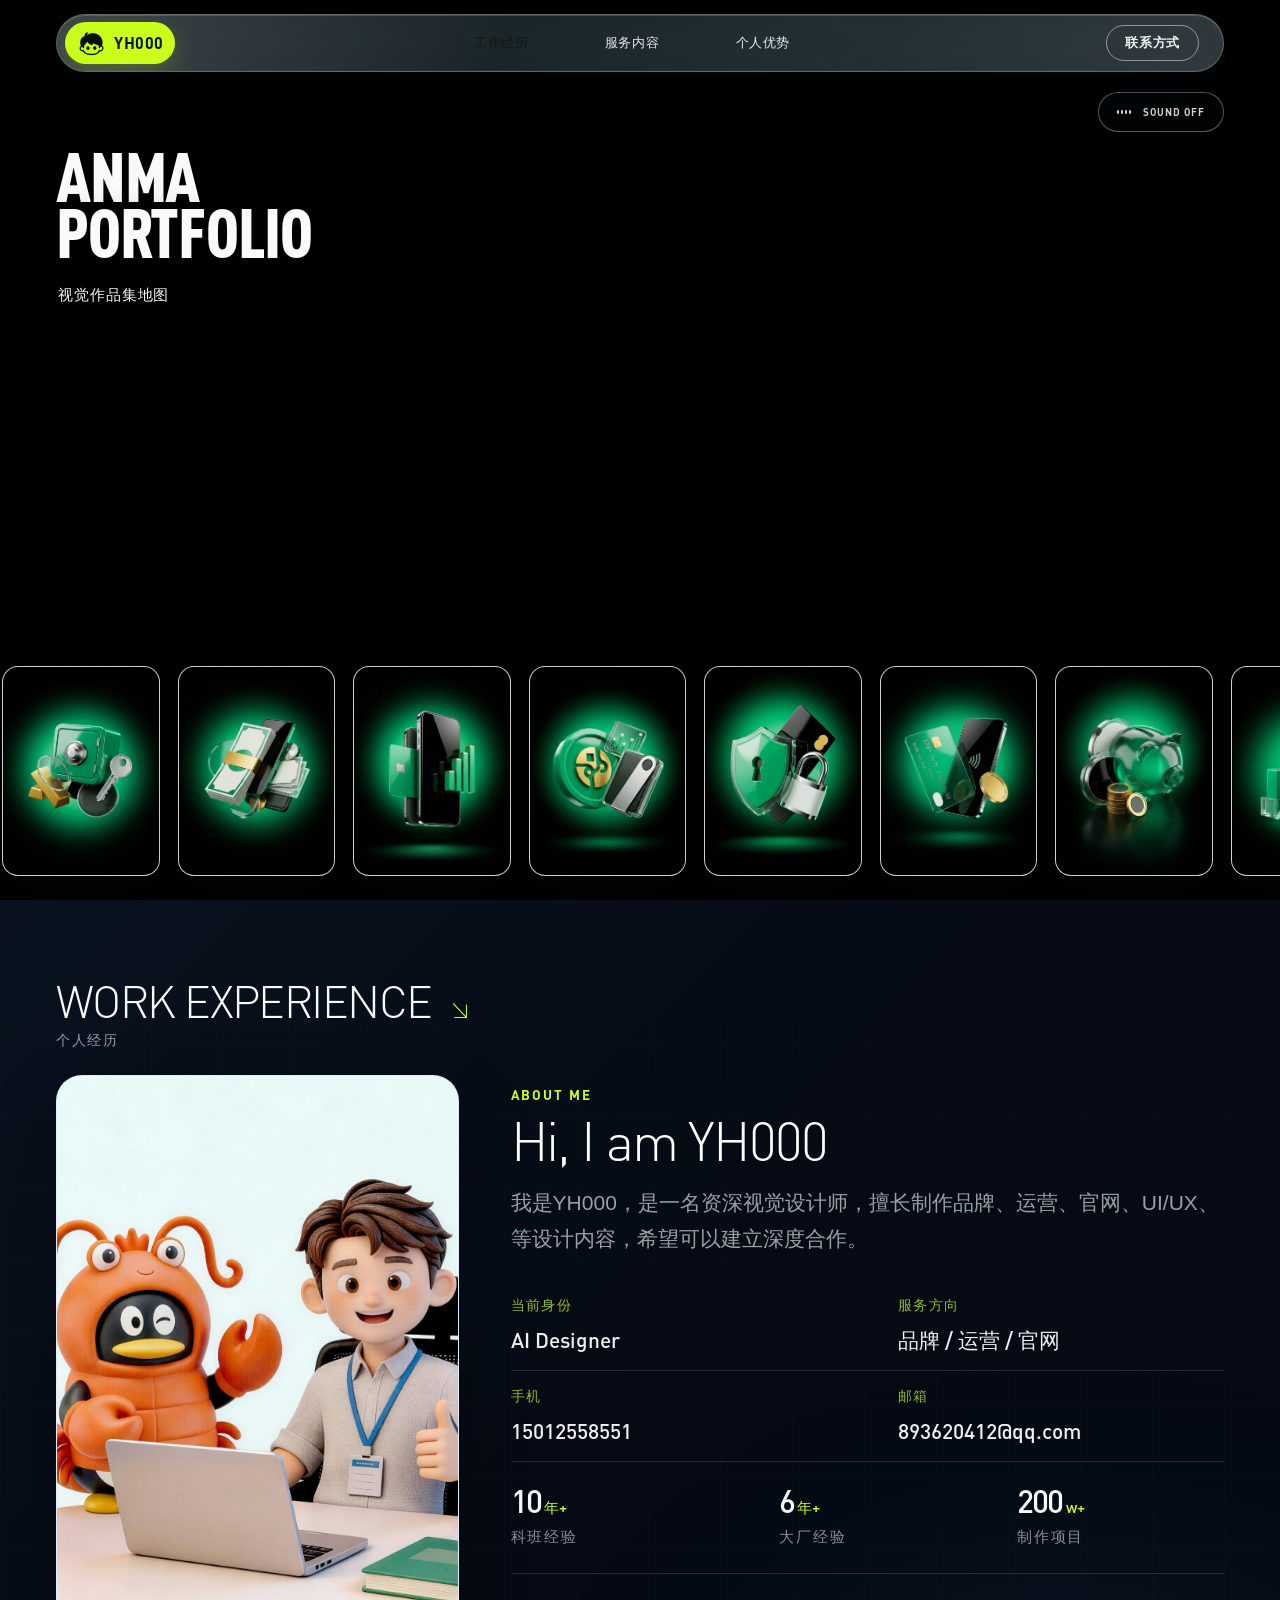
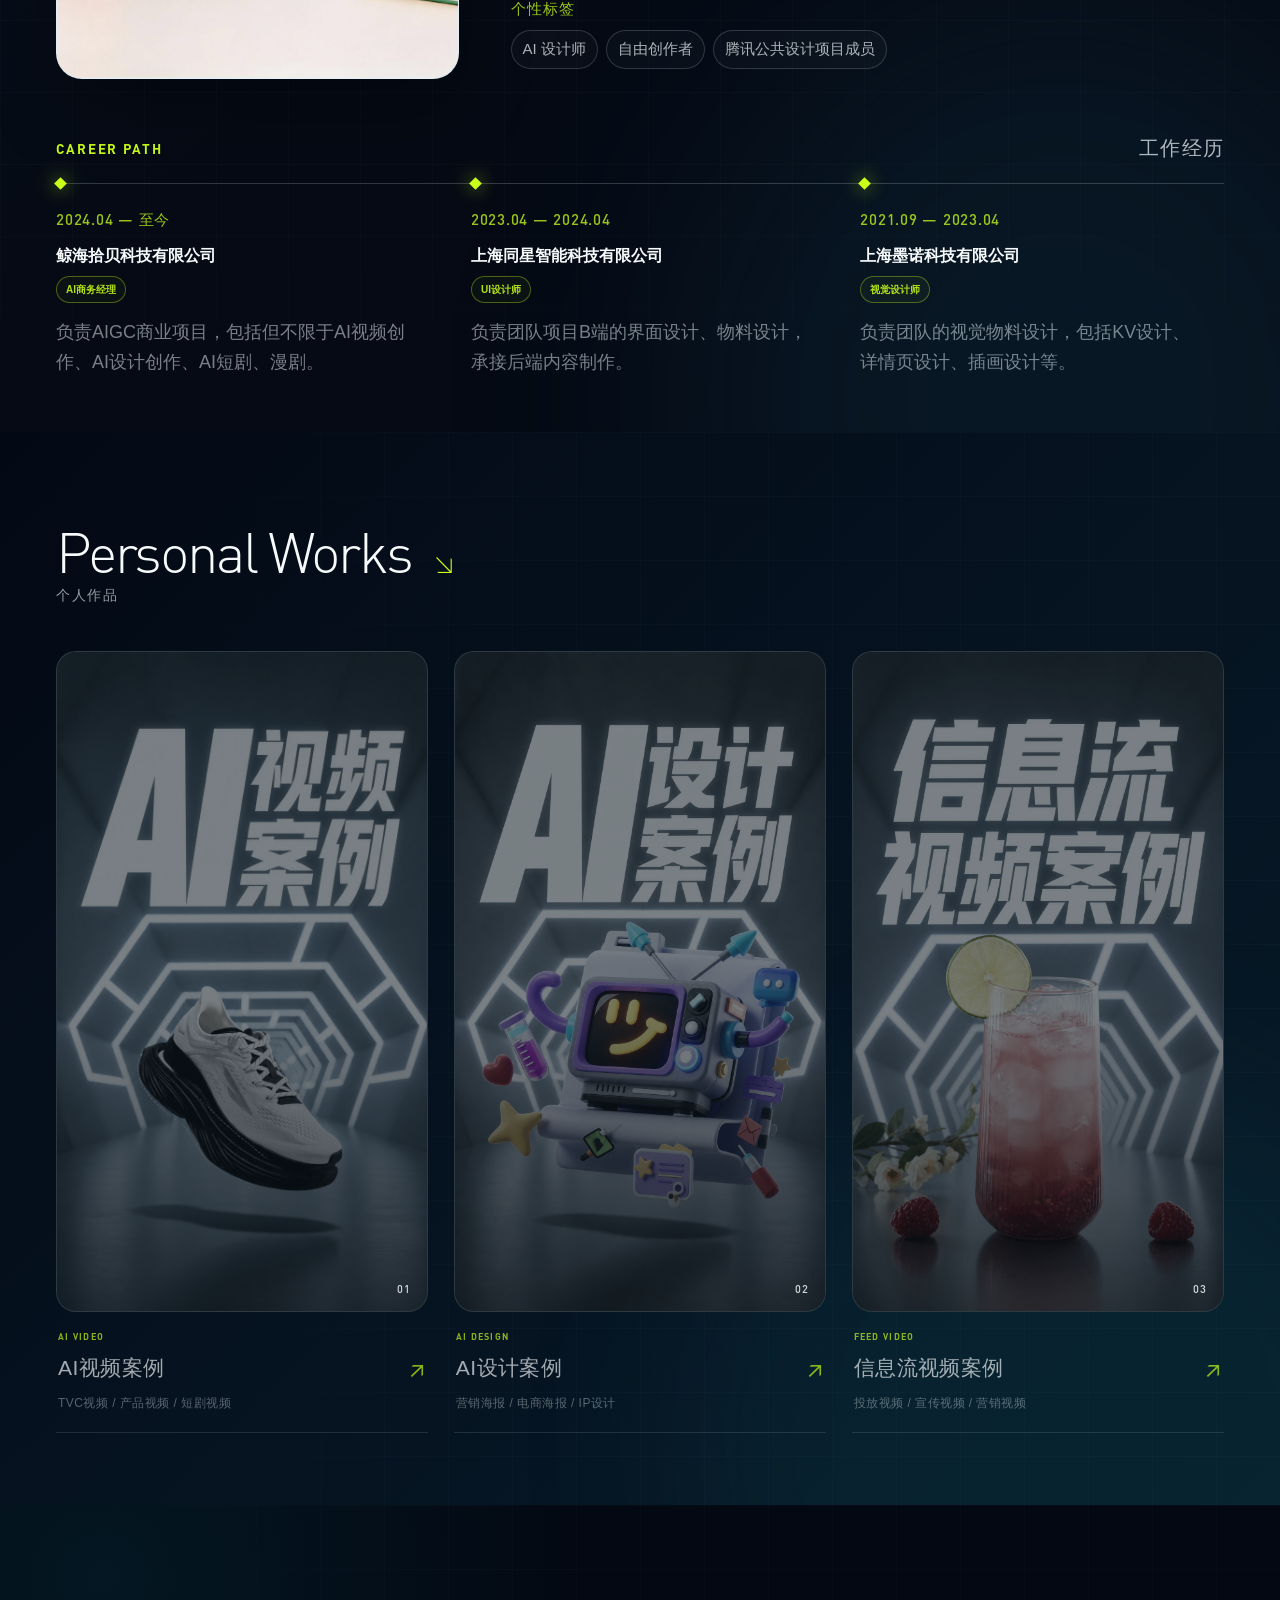
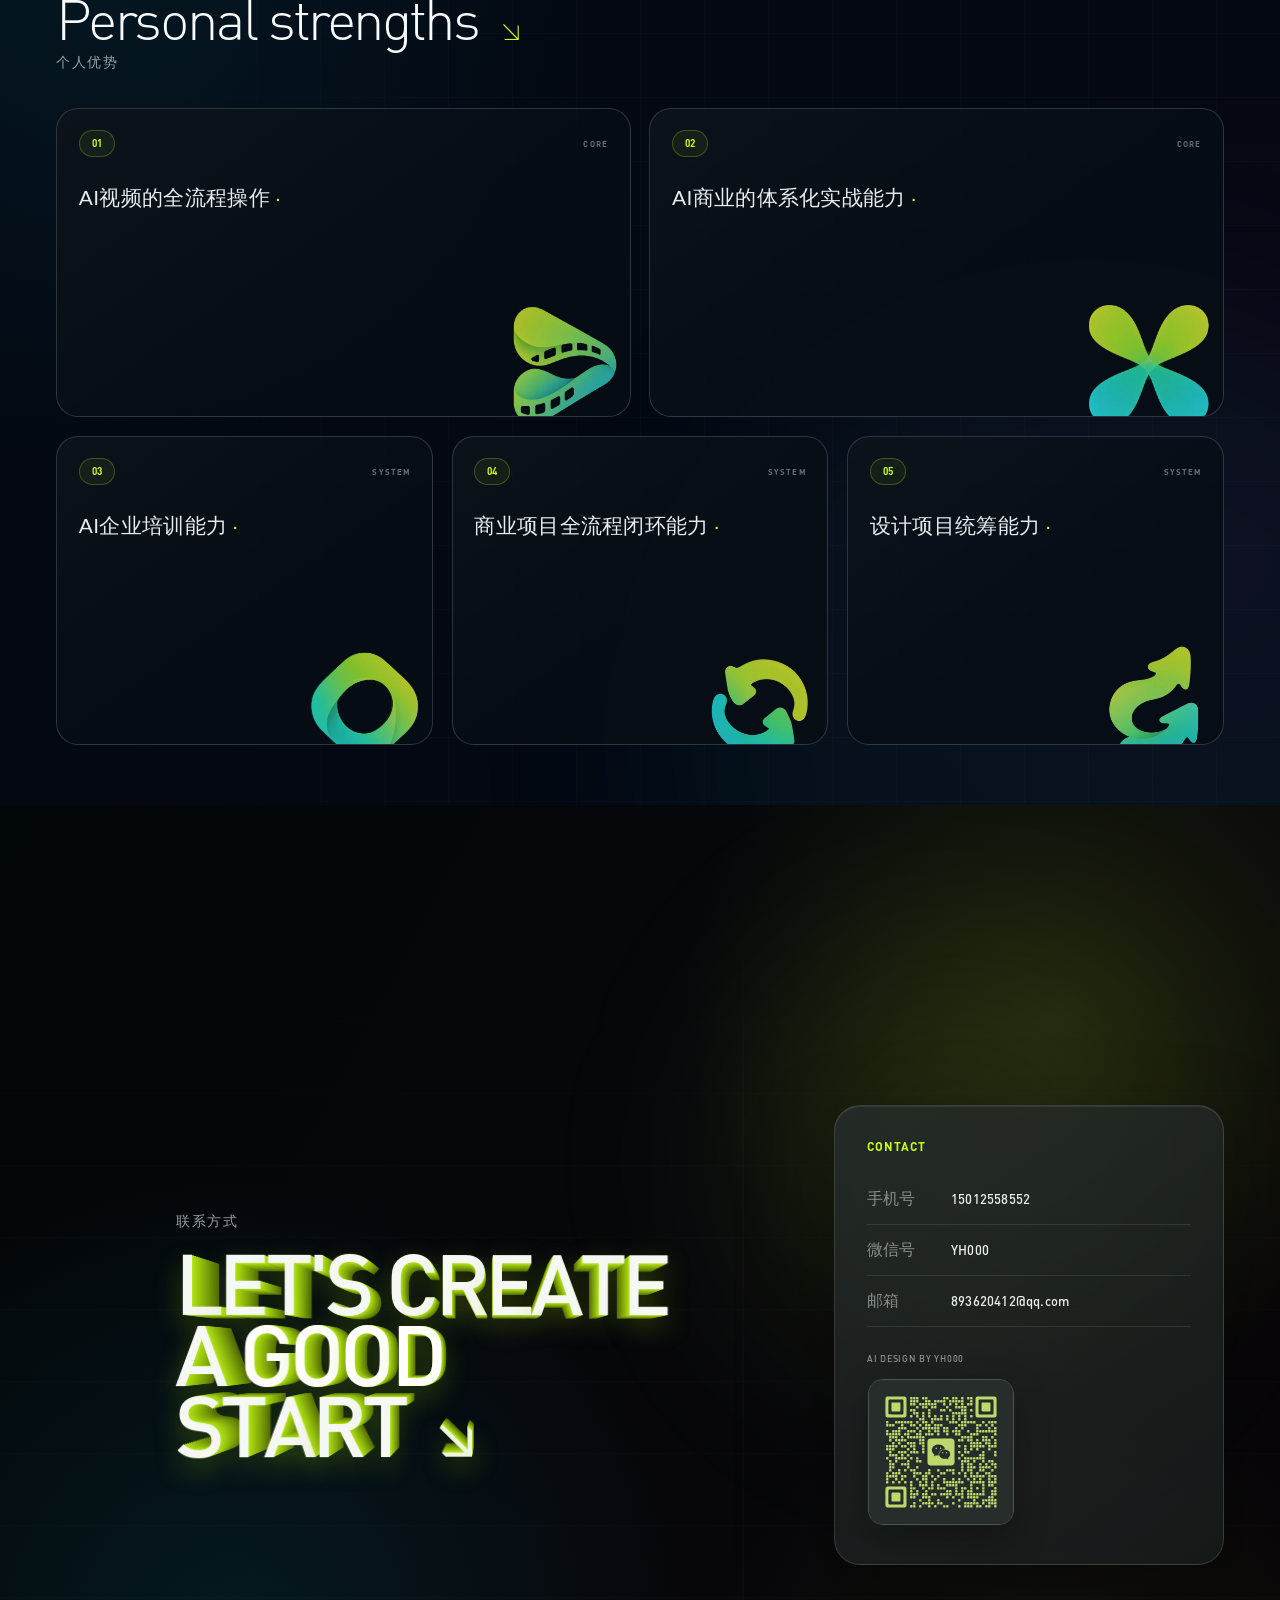
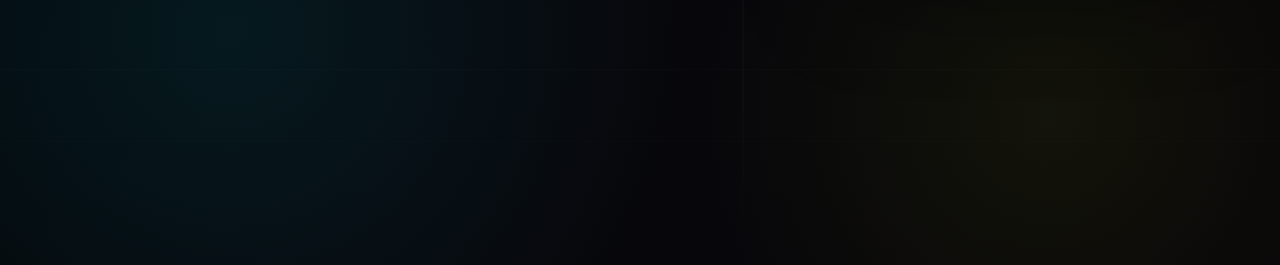
==== commit 36f31e0c: "Add files via upload" ====
--- a/index.html
+++ b/index.html
@@ -1,5 +1,4 @@
-<!DOCTYPE html><html lang="zh-CN"><head><meta charSet="utf-8"/><meta name="viewport" content="width=device-width, initial-scale=1"/><link rel="preload" as="image" href="anma-ip-v2.webp"/><link rel="preload" as="image" href="works/Frame 14.png"/><link rel="preload" as="image" href="works/Frame 1.png"/><link rel="preload" as="image" href="works/Frame 2.png"/><link rel="preload" as="image" href="works/Frame 3.png"/><link rel="preload" as="image" href="works/Frame 4.png"/><link rel="preload" as="image" href="works/Frame 5.png"/><link rel="preload" as="image" href="works/Frame 6.png"/><link rel="preload" as="image" href="works/Frame 7.png"/><link rel="preload" as="image" href="works/Frame 8.png"/><link rel="stylesheet" href="assets/index-BAEk22he.css" data-rsc-css-href="assets/index-BAEk22he.css" data-precedence="vite-rsc/importer-resources"/><link rel="preload" href="hero-bg-mobile-720.mp4" as="video" type="video/mp4" media="(max-width: 767px)"/><link rel="modulepreload" href="assets/layout-segment-context-BPbu7wGc.js" crossorigin=""/><link rel="modulepreload" href="assets/rolldown-runtime-S-ySWqyJ.js" crossorigin=""/><link rel="modulepreload" href="assets/index-rxIiwHWK.js" crossorigin=""/><link rel="modulepreload" href="assets/framework-DjPHiq1u.js" crossorigin=""/><link rel="modulepreload" href="assets/page-aYnBEJly.js" crossorigin=""/><link rel="preload" as="image" href="Frame 1.png"/><link rel="preload" as="image" href="work-categories/ai-video-cover.webp"/><link rel="preload" as="image" href="work-categories/ai-design-cover.webp"/><link rel="preload" as="image" href="work-categories/feed-video-cover.webp"/><link rel="preload" as="image" href="strengths/strength-1.webp"/><link rel="preload" as="image" href="strengths/strength-2.webp"/><link rel="preload" as="image" href="strengths/strength-3.webp"/><link rel="preload" as="image" href="strengths/strength-4.webp"/><link rel="preload" as="image" href="strengths/strength-5.webp"/><link rel="preload" as="image" href="contact-qr.svg"/><title>ANMA — AI 设计师作品集</title><meta name="description" content="ANMA 的 AI 设计与视觉创意作品集。"/><link rel="shortcut icon" href="anma-ip-v2.webp"/><link rel="icon" href="anma-ip-v2.webp"/><link rel="preload" as="video" href="hero-bg-mobile-720.mp4" type="video/mp4" media="(max-width: 767px)"/><script>self.__VINEXT_RSC_PARAMS__={}</script><script>self.__VINEXT_RSC_NAV__={"pathname":"/","searchParams":[]}</script><link rel="modulepreload" href="assets/index-rxIiwHWK.js" />
-<style>
+<!DOCTYPE html><html lang="zh-CN"><head><meta charSet="utf-8"/><meta name="viewport" content="width=device-width, initial-scale=1"/><link rel="preload" as="image" href="anma-ip-v2.webp"/><link rel="preload" as="image" href="works/Frame 14.png"/><link rel="preload" as="image" href="works/Frame 1.png"/><link rel="preload" as="image" href="works/Frame 2.png"/><link rel="preload" as="image" href="works/Frame 3.png"/><link rel="preload" as="image" href="works/Frame 4.png"/><link rel="preload" as="image" href="works/Frame 5.png"/><link rel="preload" as="image" href="works/Frame 6.png"/><link rel="preload" as="image" href="works/Frame 7.png"/><link rel="preload" as="image" href="works/Frame 8.png"/><link rel="stylesheet" href="assets/index-BAEk22he.css" data-rsc-css-href="assets/index-BAEk22he.css" data-precedence="vite-rsc/importer-resources"/><link rel="preload" href="hero-bg-mobile-720.mp4" as="video" type="video/mp4" media="(max-width: 767px)"/><link rel="preload" as="image" href="Frame 1.png"/><link rel="preload" as="image" href="work-categories/ai-video-cover.webp"/><link rel="preload" as="image" href="work-categories/ai-design-cover.webp"/><link rel="preload" as="image" href="work-categories/feed-video-cover.webp"/><link rel="preload" as="image" href="strengths/strength-1.webp"/><link rel="preload" as="image" href="strengths/strength-2.webp"/><link rel="preload" as="image" href="strengths/strength-3.webp"/><link rel="preload" as="image" href="strengths/strength-4.webp"/><link rel="preload" as="image" href="strengths/strength-5.webp"/><link rel="preload" as="image" href="contact-qr.svg"/><title>ANMA — AI 设计师作品集</title><meta name="description" content="ANMA 的 AI 设计与视觉创意作品集。"/><link rel="shortcut icon" href="anma-ip-v2.webp"/><link rel="icon" href="anma-ip-v2.webp"/><link rel="preload" as="video" href="hero-bg-mobile-720.mp4" type="video/mp4" media="(max-width: 767px)"/><script>self.__VINEXT_RSC_PARAMS__={}</script><script>self.__VINEXT_RSC_NAV__={"pathname":"/","searchParams":[]}</script><style>
 /* reactbits BorderGlow 等效动效：鼠标靠近边缘时卡片边框发光，跟随鼠标位置 */
 .work-card{--glow:80 100% 60%;--mx:50%;--my:50%;--glow-opacity:0;isolation:isolate}
 .work-card::before{content:"";position:absolute;inset:0;border-radius:inherit;padding:1.5px;background:radial-gradient(circle 130px at var(--mx) var(--my),hsl(var(--glow)/1),transparent 72%);-webkit-mask:linear-gradient(#000 0 0) content-box,linear-gradient(#000 0 0);-webkit-mask-composite:xor;mask-composite:exclude;opacity:var(--glow-opacity);transition:opacity .28s ease;pointer-events:none;z-index:3}
@@ -171,7 +170,7 @@
 </script>
 <script>
 (function(){
-  if (location.protocol !== 'file:') return; // HTTP 下由 React 应用处理，避免重复绑定
+  if (location.protocol !== 'file:' && false) return; // 始终启用声音开关（GitHub 上也需要）
   var btn = document.querySelector('.sound-toggle');
   var audio = document.querySelector('audio');
   if (!btn || !audio) return;
@@ -494,4 +493,4 @@
   window.addEventListener('resize', function(){ if(active<0) active=0; place(active, false); });
 })();
 </script>
-</body></html><script>self.__VINEXT_RSC_CHUNKS__=self.__VINEXT_RSC_CHUNKS__||[];self.__VINEXT_RSC_CHUNKS__.push("2:I[\"8c0f216c4604\",[],\"Children\",1]\n3:I[\"15c18cfaeeff\",[],\"LayoutSegmentProvider\",1]\n4:I[\"8c0f216c4604\",[],\"Slot\",1]\n5:I[\"593f344dc510\",[],\"RedirectBoundary\",1]\n:HL[\"/assets/index-BAEk22he.css\",\"style\"]\n:HL[\"/hero-bg-mobile-720.mp4\",\"video\",{\"type\":\"video/mp4\",\"media\":\"(max-width: 767px)\"}]\n0:{\"__route\":\"route:/\",\"__interceptionContext\":null,\"__layoutIds\":[\"layout:/\"],\"__rootLayout\":\"/\",\"page:/\":\"$L1\",\"layout:/\":[[[[\"$\",\"link\",\"css:/assets/index-BAEk22he.css\",{\"rel\":\"stylesheet\",\"precedence\":\"vite-rsc/importer-resources\",\"href\":\"/assets/index-BAEk22he.css\",\"data-rsc-css-href\":\"/assets/index-BAEk22he.css\"}],\"$undefined\"],[\"$\",\"html\",null,{\"lang\":\"zh-CN\",\"children\":[[\"$\",\"head\",null,{\"children\":[\"$\",\"link\",null,{\"rel\":\"preload\",\"as\":\"video\",\"href\":\"/hero-bg-mobile-720.mp4\",\"type\":\"video/mp4\",\"media\":\"(max-width: 767px)\"}]}],[\"$\",\"body\",null,{\"children\":[\"$\",\"$L2\",null,{}]}]]}]],null],\"route:/\":[[[\"$\",\"meta\",null,{\"charSet\":\"utf-8\"}],[[\"$\",\"title\",\"0\",{\"children\":\"ANMA — AI 设计师作品集\"}],[\"$\",\"meta\",\"1\",{\"name\":\"description\",\"content\":\"ANMA 的 AI 设计与视觉创意作品集。\"}],[\"$\",\"link\",\"2\",{\"rel\":\"shortcut icon\",\"href\":\"/anma-ip-v2.webp\"}],[\"$\",\"link\",\"3\",{\"rel\":\"icon\",\"href\":\"/anma-ip-v2.webp\"}]],[[\"$\",\"meta\",\"0\",{\"name\":\"viewport\",\"content\":\"width=device-width, initial-scale=1\"}]]],[\"$\",\"$L3\",null,{\"segmentMap\":{\"children\":[]},\"children\":[\"$\",\"$L4\",null,{\"id\":\"layout:/\",\"parallelSlots\":\"$undefined\",\"children\":[\"$\",\"$L5\",null,{\"children\":[\"$\",\"$L3\",null,{\"segmentMap\":{\"children\":[]},\"children\":[\"$\",\"$L4\",null,{\"id\":\"page:/\"}]}]}]}]}]],\"__layoutFlags\":{\"layout:/\":\"s\"},\"__artifactCompatibility\":{\"schemaVersion\":1,\"graphVersion\":\"app-route-graph:4uhn5s1wvoptc\",\"deploymentVersion\":\"5d071887-4638-4e64-83c1-f435b1706194\",\"appElementsSchemaVersion\":1,\"rscPayloadSchemaVersion\":1,\"rootBoundaryId\":\"/\",\"renderEpoch\":null}}\n")</script><script>self.__VINEXT_RSC_CHUNKS__=self.__VINEXT_RSC_CHUNKS__||[];self.__VINEXT_RSC_CHUNKS__.push("6:I[\"6efdf509a785\",[],\"default\",1]\n1:[\"$\",\"$L6\",null,{\"params\":\"$@7\",\"searchParams\":\"$@8\"}]\n")</script><script>self.__VINEXT_RSC_CHUNKS__=self.__VINEXT_RSC_CHUNKS__||[];self.__VINEXT_RSC_CHUNKS__.push("7:{}\n8:{}\n")</script><script>self.__VINEXT_RSC_DONE__=true</script>+</body></html>
--- a/assets/index-BAEk22he.css
+++ b/assets/index-BAEk22he.css
@@ -0,0 +1,2 @@
+/*! tailwindcss v4.2.1 | MIT License | https://tailwindcss.com */
+@layer properties{@supports (((-webkit-hyphens:none)) and (not (margin-trim:inline))) or ((-moz-orient:inline) and (not (color:rgb(from red r g b)))){*,:before,:after,::backdrop{--tw-rotate-x:initial;--tw-rotate-y:initial;--tw-rotate-z:initial;--tw-skew-x:initial;--tw-skew-y:initial;--tw-blur:initial;--tw-brightness:initial;--tw-contrast:initial;--tw-grayscale:initial;--tw-hue-rotate:initial;--tw-invert:initial;--tw-opacity:initial;--tw-saturate:initial;--tw-sepia:initial;--tw-drop-shadow:initial;--tw-drop-shadow-color:initial;--tw-drop-shadow-alpha:100%;--tw-drop-shadow-size:initial;--tw-backdrop-blur:initial;--tw-backdrop-brightness:initial;--tw-backdrop-contrast:initial;--tw-backdrop-grayscale:initial;--tw-backdrop-hue-rotate:initial;--tw-backdrop-invert:initial;--tw-backdrop-opacity:initial;--tw-backdrop-saturate:initial;--tw-backdrop-sepia:initial}}}@layer theme{:root,:host{--font-sans:ui-sans-serif, system-ui, sans-serif, "Apple Color Emoji", "Segoe UI Emoji", "Segoe UI Symbol", "Noto Color Emoji";--font-mono:ui-monospace, SFMono-Regular, Menlo, Monaco, Consolas, "Liberation Mono", "Courier New", monospace;--spacing:.25rem;--default-font-family:var(--font-sans);--default-mono-font-family:var(--font-mono)}}@layer base{*,:after,:before,::backdrop{box-sizing:border-box;border:0 solid;margin:0;padding:0}::file-selector-button{box-sizing:border-box;border:0 solid;margin:0;padding:0}html,:host{-webkit-text-size-adjust:100%;tab-size:4;line-height:1.5;font-family:var(--default-font-family,ui-sans-serif, system-ui, sans-serif, "Apple Color Emoji", "Segoe UI Emoji", "Segoe UI Symbol", "Noto Color Emoji");font-feature-settings:var(--default-font-feature-settings,normal);font-variation-settings:var(--default-font-variation-settings,normal);-webkit-tap-highlight-color:transparent}hr{height:0;color:inherit;border-top-width:1px}abbr:where([title]){-webkit-text-decoration:underline dotted;text-decoration:underline dotted}h1,h2,h3,h4,h5,h6{font-size:inherit;font-weight:inherit}a{color:inherit;-webkit-text-decoration:inherit;-webkit-text-decoration:inherit;-webkit-text-decoration:inherit;-webkit-text-decoration:inherit;text-decoration:inherit}b,strong{font-weight:bolder}code,kbd,samp,pre{font-family:var(--default-mono-font-family,ui-monospace, SFMono-Regular, Menlo, Monaco, Consolas, "Liberation Mono", "Courier New", monospace);font-feature-settings:var(--default-mono-font-feature-settings,normal);font-variation-settings:var(--default-mono-font-variation-settings,normal);font-size:1em}small{font-size:80%}sub,sup{vertical-align:baseline;font-size:75%;line-height:0;position:relative}sub{bottom:-.25em}sup{top:-.5em}table{text-indent:0;border-color:inherit;border-collapse:collapse}:-moz-focusring{outline:auto}progress{vertical-align:baseline}summary{display:list-item}ol,ul,menu{list-style:none}img,svg,video,canvas,audio,iframe,embed,object{vertical-align:middle;display:block}img,video{max-width:100%;height:auto}button,input,select,optgroup,textarea{font:inherit;font-feature-settings:inherit;font-variation-settings:inherit;letter-spacing:inherit;color:inherit;opacity:1;background-color:#0000;border-radius:0}::file-selector-button{font:inherit;font-feature-settings:inherit;font-variation-settings:inherit;letter-spacing:inherit;color:inherit;opacity:1;background-color:#0000;border-radius:0}:where(select:is([multiple],[size])) optgroup{font-weight:bolder}:where(select:is([multiple],[size])) optgroup option{padding-inline-start:20px}::file-selector-button{margin-inline-end:4px}::placeholder{opacity:1}@supports (not ((-webkit-appearance:-apple-pay-button))) or (contain-intrinsic-size:1px){::placeholder{color:currentColor}@supports (color:color-mix(in lab, red, red)){::placeholder{color:color-mix(in oklab, currentcolor 50%, transparent)}}}textarea{resize:vertical}::-webkit-search-decoration{-webkit-appearance:none}::-webkit-date-and-time-value{min-height:1lh;text-align:inherit}::-webkit-datetime-edit{display:inline-flex}::-webkit-datetime-edit-fields-wrapper{padding:0}::-webkit-datetime-edit{padding-block:0}::-webkit-datetime-edit-year-field{padding-block:0}::-webkit-datetime-edit-month-field{padding-block:0}::-webkit-datetime-edit-day-field{padding-block:0}::-webkit-datetime-edit-hour-field{padding-block:0}::-webkit-datetime-edit-minute-field{padding-block:0}::-webkit-datetime-edit-second-field{padding-block:0}::-webkit-datetime-edit-millisecond-field{padding-block:0}::-webkit-datetime-edit-meridiem-field{padding-block:0}::-webkit-calendar-picker-indicator{line-height:1}:-moz-ui-invalid{box-shadow:none}button,input:where([type=button],[type=reset],[type=submit]){appearance:button}::file-selector-button{appearance:button}::-webkit-inner-spin-button{height:auto}::-webkit-outer-spin-button{height:auto}[hidden]:where(:not([hidden=until-found])){display:none!important}}@layer components;@layer utilities{.visible{visibility:visible}.relative{position:relative}.start{inset-inline-start:var(--spacing)}.end{inset-inline-end:var(--spacing)}.table{display:table}.transform{transform:var(--tw-rotate-x,) var(--tw-rotate-y,) var(--tw-rotate-z,) var(--tw-skew-x,) var(--tw-skew-y,)}.resize{resize:both}.rounded{border-radius:.25rem}.blur{--tw-blur:blur(8px);filter:var(--tw-blur,) var(--tw-brightness,) var(--tw-contrast,) var(--tw-grayscale,) var(--tw-hue-rotate,) var(--tw-invert,) var(--tw-saturate,) var(--tw-sepia,) var(--tw-drop-shadow,)}.filter{filter:var(--tw-blur,) var(--tw-brightness,) var(--tw-contrast,) var(--tw-grayscale,) var(--tw-hue-rotate,) var(--tw-invert,) var(--tw-saturate,) var(--tw-sepia,) var(--tw-drop-shadow,)}.backdrop-filter{-webkit-backdrop-filter:var(--tw-backdrop-blur,) var(--tw-backdrop-brightness,) var(--tw-backdrop-contrast,) var(--tw-backdrop-grayscale,) var(--tw-backdrop-hue-rotate,) var(--tw-backdrop-invert,) var(--tw-backdrop-opacity,) var(--tw-backdrop-saturate,) var(--tw-backdrop-sepia,);backdrop-filter:var(--tw-backdrop-blur,) var(--tw-backdrop-brightness,) var(--tw-backdrop-contrast,) var(--tw-backdrop-grayscale,) var(--tw-backdrop-hue-rotate,) var(--tw-backdrop-invert,) var(--tw-backdrop-opacity,) var(--tw-backdrop-saturate,) var(--tw-backdrop-sepia,)}}@font-face{font-family:"Hanyi Yakuhei 85";src:url(/fonts/hanyi-yakuhei-85.ttf)format("truetype");font-display:swap;font-style:normal;font-weight:800}@font-face{font-family:DIN Condensed;src:url(/fonts/din-cond-black.otf)format("opentype");font-display:swap;font-style:normal;font-weight:900}@font-face{font-family:DIN Pro;src:url(/fonts/din-pro-light.otf)format("opentype");font-display:swap;font-style:normal;font-weight:300}@font-face{font-family:DIN Pro;src:url(/fonts/din-pro-medium.otf)format("opentype");font-display:swap;font-style:normal;font-weight:500}@font-face{font-family:DIN Pro;src:url(/fonts/din-pro-bold.otf)format("opentype");font-display:swap;font-style:normal;font-weight:700}:root{--ink:#0c1317;--paper:#f6f8f6;--accent:#c9ff1a;--gallery-gap:clamp(18px, 1.4vw, 30px);--card-height:clamp(210px, 22.5vh, 276px)}*{box-sizing:border-box}html,body{background:#000;width:100%;min-width:0;min-height:100%;margin:0;overflow:hidden auto}html{scroll-behavior:auto;scroll-padding-top:88px}body{color:var(--paper);-webkit-font-smoothing:antialiased;font-family:PingFang SC,Microsoft YaHei,Noto Sans CJK SC,Arial,sans-serif}.reveal-effects-ready .scroll-reveal{opacity:.62;filter:blur(24px)brightness(.88)saturate(.92);transform-origin:top;will-change:opacity, filter, transform;transition:opacity .56s cubic-bezier(.22,1,.36,1),filter .68s cubic-bezier(.22,1,.36,1),transform .62s cubic-bezier(.22,1,.36,1);transform:translateY(28px)scale(.99)}.reveal-effects-ready .scroll-reveal.is-revealed{opacity:1;filter:blur(0)brightness(1)saturate(1);transform:translate(0)scale(1)}button,input,textarea,select{font:inherit}a{color:inherit;text-decoration:none}.portfolio-page{background:#000;width:100%;overflow:clip}.portfolio-shell{isolation:isolate;-webkit-user-select:none;user-select:none;background:#000;width:100%;min-height:100svh;position:relative;overflow:hidden}.hero-media,.hero-shade{position:absolute;inset:0}.hero-media{z-index:-3;background:#000 url(/hero-bg-placeholder.webp) 50% 48%/cover no-repeat;overflow:hidden}.hero-media.is-playing{background-image:none}.hero-media video{transition:opacity .22s}.hero-media:not(.is-playing) video{opacity:0}.hero-media.is-playing video{opacity:1}.hero-media video{object-fit:cover;object-position:center 48%;opacity:1;filter:none;width:100%;height:100%;display:block;transform:scale(1.006)}.hero-shade{z-index:-2;pointer-events:none;background:linear-gradient(#0000001f 0%,#0000 32%),linear-gradient(#0000 60%,#0000004d 100%),linear-gradient(90deg,#0000002e 0%,#00000014 42%,#0000 64%)}.sound-toggle{z-index:8;color:#ffffffe0;-webkit-backdrop-filter:blur(14px)saturate(125%);cursor:pointer;letter-spacing:.1em;background:#070d1057;border:1px solid #ffffff57;border-radius:999px;outline:none;align-items:center;gap:10px;min-width:126px;height:40px;padding:0 16px;font-family:DIN Pro,Arial,Helvetica,sans-serif;font-size:10px;font-weight:700;transition:color .22s,background-color .22s,border-color .22s,box-shadow .22s,transform .22s cubic-bezier(.22,1,.36,1);display:inline-flex;position:absolute;top:92px;right:max(56px,50vw - 700px);box-shadow:0 12px 32px #0000002e}.sound-toggle:hover,.sound-toggle:focus-visible{border-color:#ffffffad;transform:translateY(-2px)}.sound-toggle.is-on{color:#0a110d;background:var(--accent);border-color:#c9ff1ab3;box-shadow:0 0 28px #c9ff1a33,0 12px 32px #0003}.sound-toggle-bars{justify-content:center;align-items:center;gap:2px;width:18px;height:16px;display:flex}.sound-toggle-bars i{transform-origin:50%;background:currentColor;border-radius:999px;width:2px;height:4px;display:block}.sound-toggle.is-on .sound-toggle-bars i{animation:.72s ease-in-out infinite alternate sound-bar}.sound-toggle.is-on .sound-toggle-bars i:nth-child(2){animation-delay:-180ms}.sound-toggle.is-on .sound-toggle-bars i:nth-child(3){animation-delay:-360ms}.sound-toggle.is-on .sound-toggle-bars i:nth-child(4){animation-delay:-540ms}@keyframes sound-bar{0%{transform:scaleY(.7)}to{transform:scaleY(3.2)}}.hero-copy{z-index:6;pointer-events:none;width:min(1400px,100% - 112px);position:absolute;top:clamp(148px,15.5vh,174px);left:50%;transform:translate(-50%)}.hero-copy-inner{width:min(720px,47vw)}.hero-copy h1{color:#fffffffa;letter-spacing:-.018em;white-space:nowrap;text-shadow:0 2px 3px #000000b8,0 12px 34px #00000075;flex-direction:column;align-items:flex-start;margin:0;font-family:DIN Condensed,DIN Pro,Arial,Helvetica,sans-serif;font-size:clamp(68px,5.2vw,98px);font-weight:900;line-height:.82;display:flex}.hero-copy h1 span{display:block}.hero-copy p{color:#fffffff5;letter-spacing:.06em;text-shadow:0 1px 2px #000000db,0 7px 22px #00000094;margin:24px 0 0 2px;font-size:clamp(15px,1.05vw,19px);font-weight:500}.site-header{z-index:100;isolation:isolate;-webkit-backdrop-filter:blur(42px)saturate(158%)contrast(108%);backdrop-filter:blur(42px)saturate(158%)contrast(108%);background:#36485352;border:1px solid #ffffff57;border-radius:999px;grid-template-columns:1fr auto 1fr;align-items:center;width:auto;height:58px;padding:7px 24px 7px 8px;display:grid;position:fixed;top:14px;left:max(56px,50vw - 700px);right:max(56px,50vw - 700px);overflow:hidden;transform:none;box-shadow:0 20px 56px #030a0e52,inset 0 1px #ffffff38,inset 0 -1px #ffffff0f}.site-header:before{z-index:0;content:"";pointer-events:none;-webkit-backdrop-filter:blur(42px)saturate(158%)contrast(108%);backdrop-filter:blur(42px)saturate(158%)contrast(108%);background:linear-gradient(110deg,#ffffff2e,#ffffff09 38%,#b0d7e71a 72%,#ffffff21),#0d1b231f;position:absolute;inset:0}.site-header>*{z-index:1;position:relative}.brand{color:#0b1114;background:var(--accent);border-radius:999px;justify-self:start;align-items:center;gap:8px;min-width:143px;height:42px;padding:0 20px 0 11px;display:inline-flex;overflow:hidden;box-shadow:0 10px 26px #c9ff1a36}.brand-mark{background:var(--accent);border-radius:50%;flex:0 0 30px;place-items:center;width:30px;height:30px;display:grid;overflow:hidden}.brand-mark img{object-fit:cover;mix-blend-mode:multiply;width:100%;height:100%;transform:scale(1.06)}.brand-name{letter-spacing:.035em;font-family:DIN Pro,Arial,Helvetica,sans-serif;font-size:16px;font-weight:700}.primary-nav{color:#ffffffe6;letter-spacing:.04em;white-space:nowrap;justify-content:center;align-items:center;gap:clamp(34px,3.5vw,58px);font-size:13px;font-weight:500;display:flex}.primary-nav a{border:1px solid #0000;border-radius:999px;justify-content:center;align-items:center;height:34px;padding:0 15px;transition:color .18s,background-color .18s,border-color .18s;display:inline-flex}.primary-nav a:hover,.primary-nav a:focus-visible{color:#fff;background:#ffffff1a;border-color:#ffffff70;outline:none}.contact{outline:none;justify-self:end;align-items:center;height:100%;display:flex;position:relative}.contact-label{color:#fffffff0;letter-spacing:.05em;cursor:default;border:1px solid #ffffff7a;border-radius:999px;justify-content:center;align-items:center;height:36px;padding:0 18px;font-size:13px;font-weight:600;transition:color .18s,background-color .18s,border-color .18s;display:inline-flex}.contact:hover .contact-label,.contact:focus .contact-label,.contact:focus-within .contact-label{color:#0b1114;background:#ffffffeb;border-color:#ffffffd1}.contact-card{opacity:0;pointer-events:none;-webkit-backdrop-filter:blur(18px)saturate(120%);background:#111b20d6;border:1px solid #ffffff38;border-radius:18px;width:264px;padding:18px 19px;transition:opacity .18s,transform .22s;position:absolute;top:calc(100% + 18px);right:-14px;transform:translateY(-8px);box-shadow:0 22px 60px #0b121642}.contact:before{content:"";width:280px;height:22px;position:absolute;top:100%;right:-14px}.contact:hover .contact-card,.contact:focus .contact-card,.contact:focus-within .contact-card{opacity:1;pointer-events:auto;transform:translateY(0)}.contact-kicker{color:var(--accent);letter-spacing:.2em;margin:0 0 15px;font-family:DIN Pro,Arial,Helvetica,sans-serif;font-size:9px;font-weight:800}.contact-row{border-top:1px solid #ffffff1a;grid-template-columns:42px 1fr;align-items:baseline;gap:12px;padding:10px 0;display:grid}.contact-row span{color:#ffffff7a;font-size:11px}.contact-row strong,.contact-row a{color:#fffffff5;font-variant-numeric:tabular-nums;letter-spacing:.015em;text-overflow:ellipsis;font-family:DIN Pro,Arial,Helvetica,sans-serif;font-size:12px;font-weight:600;overflow:hidden}.work-gallery{z-index:10;width:100%;height:var(--card-height);cursor:grab;touch-action:pan-y;overscroll-behavior:contain;outline:none;position:absolute;bottom:clamp(24px,2.7vh,36px);left:0}.work-gallery:active{cursor:grabbing}.work-gallery:focus-visible:after{content:"";pointer-events:none;border:1px solid #c9ff1ab8;border-radius:24px;position:absolute;inset:-8px 28px}.gallery-track{will-change:transform;width:max-content;height:100%;display:flex}.gallery-group{gap:var(--gallery-gap);height:100%;padding-right:var(--gallery-gap);flex:none;display:flex}.work-card{width:calc(var(--card-height) * .75);cursor:pointer;background:#ffffffad;border:1px solid #ffffff6b;border-radius:clamp(16px,1.1vw,22px);outline:none;flex:none;height:100%;margin:0;transition:transform .26s cubic-bezier(.2,.8,.2,1),box-shadow .26s;position:relative;overflow:hidden;transform:translateZ(0);box-shadow:0 20px 40px #101c2238,inset 0 1px #ffffff38}.work-card img{object-fit:cover;pointer-events:none;-webkit-user-drag:none;width:100%;height:100%;display:block}.work-card:hover{z-index:2;transform:translateY(-8px);box-shadow:0 28px 54px #101c224d,inset 0 1px #ffffff47}.work-card:focus-visible{border-color:var(--accent);transform:translateY(-8px);box-shadow:0 0 0 3px #c9ff1a6b,0 24px 50px #101c224d}.work-modal-backdrop{z-index:100;-webkit-backdrop-filter:blur(12px)saturate(.72);background:#000000b8;place-items:center;padding:42px;animation:.18s both modal-backdrop-in;display:grid;position:fixed;inset:0}.work-modal{aspect-ratio:1.63;background:#050507;border:1px solid #ffffff2b;border-radius:24px;grid-template-columns:1fr auto 1fr;width:min(1100px,88vw);max-height:82vh;animation:.26s cubic-bezier(.2,.8,.2,1) both modal-panel-in;display:grid;position:relative;overflow:hidden;box-shadow:0 50px 120px #00000094,inset 0 1px #ffffff0f}.work-modal-info{background:linear-gradient(#ffffff05,#0000 42%),#050507;align-items:flex-end;min-width:0;padding:clamp(22px,2vw,34px);display:flex}.work-modal-info>div{min-width:0}.work-modal-kicker{color:var(--accent);letter-spacing:.12em;margin:0 0 7px;font-family:DIN Pro,Arial,Helvetica,sans-serif;font-size:9px;font-weight:800}.work-modal-info h2{color:#fff;letter-spacing:.02em;margin:0;font-size:clamp(25px,1.7vw,32px);font-weight:700;line-height:1.12}.work-modal-english{color:#ffffffa3;letter-spacing:.09em;text-overflow:ellipsis;white-space:nowrap;margin:10px 0 0;font-family:DIN Pro,Arial,Helvetica,sans-serif;font-size:11px;font-weight:600;overflow:hidden}.work-modal-file{color:#ffffff4d;letter-spacing:.025em;text-overflow:ellipsis;white-space:nowrap;margin:18px 0 0;font-family:Arial,Helvetica,sans-serif;font-size:9px;overflow:hidden}.work-modal-image{aspect-ratio:3/4;background:#111;height:100%;overflow:hidden}.work-modal-image img{object-fit:contain;object-position:center;width:100%;height:100%;display:block}.work-modal-side{background:linear-gradient(#ffffff05,#0000 42%),#050507;min-width:0}.work-modal-close{color:#ffffffe6;cursor:pointer;background:#c9ff1a1a;border:1px solid #c9ff1a52;border-radius:50%;outline:none;place-items:center;width:34px;height:34px;padding:0;transition:color .18s,background-color .18s,border-color .18s,transform .18s;display:grid;position:absolute;top:16px;right:16px}.work-modal-close span{font-family:Arial,Helvetica,sans-serif;font-size:22px;font-weight:300;line-height:1;transform:translateY(-1px)}.work-modal-close:hover,.work-modal-close:focus-visible{border-color:var(--accent);color:#0b1114;background:var(--accent);transform:rotate(5deg)}.experience-section{--experience-line:#adc7d72e;isolation:isolate;color:#eef5f7;background:linear-gradient(135deg,#14324633,#0000 46%),#050a14;min-height:100svh;position:relative;overflow:hidden}.experience-section:before{z-index:-2;content:"";background-image:linear-gradient(#ffffff05 1px,#0000 1px),linear-gradient(90deg,#ffffff05 1px,#0000 1px);background-size:72px 72px;position:absolute;inset:0;-webkit-mask-image:linear-gradient(#0000,#000 22% 80%,#0000);mask-image:linear-gradient(#0000,#000 22% 80%,#0000)}.experience-glow{z-index:-1;filter:blur(120px);pointer-events:none;background:#1857712e;border-radius:50%;width:58vw;height:62vw;position:absolute;bottom:-32%;right:-12%}.experience-inner{width:min(1400px,100% - 112px);margin:0 auto;padding:clamp(78px,8vh,112px) 0 clamp(54px,6vh,84px)}.experience-heading{flex-direction:column-reverse;align-items:flex-start;margin-bottom:24px;display:flex}.experience-heading p{color:#eef5f79e;letter-spacing:.12em;margin:7px 0 0;font-size:14px}.experience-heading h2{color:#f7fbfc;letter-spacing:-.035em;margin:0;font-family:DIN Pro,Arial,Helvetica,sans-serif;font-size:clamp(34px,3.5vw,58px);font-weight:300;line-height:1}.experience-heading h2 span{color:var(--accent);margin-left:8px;font-size:.48em;display:inline-block;transform:translateY(-.1em)}.experience-profile{grid-template-columns:minmax(340px,.82fr) minmax(0,1.45fr);align-items:stretch;gap:clamp(28px,4vw,68px);display:grid}.experience-portrait{background:#dce9f3;border:1px solid #ffffff2b;border-radius:26px;min-height:410px;margin:0;position:relative;overflow:hidden;box-shadow:0 32px 70px #00000047}.experience-portrait img{object-fit:cover;object-position:center 29%;width:100%;height:100%}.experience-cursor-tag{--cursor-x:50%;--cursor-y:50%;--cursor-tilt:0deg;z-index:4;opacity:0;pointer-events:none;transform:translate3d(var(--cursor-x), var(--cursor-y), 0) translate(-50%, -50%);visibility:hidden;white-space:nowrap;will-change:transform;position:absolute;top:0;left:0}.experience-cursor-tag-inner{color:#0a1114;background:var(--accent);letter-spacing:.12em;transform:rotate(var(--cursor-tilt));transform-origin:50%;will-change:transform;border:1px solid #ffffff94;border-radius:999px;padding:10px 15px;font-family:DIN Pro,Arial,Helvetica,sans-serif;font-size:10px;font-weight:700;transition:transform .18s cubic-bezier(.22,1,.36,1);display:block;box-shadow:0 0 18px #c9ff1a7a,0 8px 24px #070d1047}.experience-cursor-tag.is-visible{opacity:1;visibility:visible}@media (hover:hover) and (pointer:fine){.experience-portrait.is-cursor-active{cursor:none}}.experience-about{flex-direction:column;justify-content:center;min-width:0;padding:10px 0;display:flex}.experience-eyebrow,.career-title-row>p{color:var(--accent);letter-spacing:.14em;margin:0 0 8px;font-family:DIN Pro,Arial,Helvetica,sans-serif;font-size:9px;font-weight:800}.experience-about>h3{color:#fff;letter-spacing:-.04em;margin:0;font-family:DIN Pro,Arial,Helvetica,sans-serif;font-size:clamp(38px,4.2vw,64px);font-weight:300;line-height:1}.experience-intro{color:#e5eff3a8;max-width:780px;margin:18px 0 0;font-size:14px;line-height:1.85}.experience-highlights{grid-template-columns:repeat(2,minmax(0,1fr));column-gap:0;margin-top:24px;display:grid}.experience-highlights article{border-bottom:1px solid var(--experience-line);min-width:0;padding:16px 0 14px}.experience-highlights article:nth-child(odd){padding-right:clamp(18px,2.4vw,34px)}.experience-highlights article:nth-child(2n){padding-left:clamp(18px,2.4vw,34px)}.experience-highlights span{color:#c9ff1ab8;letter-spacing:.1em;margin-bottom:8px;font-size:9px;display:block}.experience-highlights strong{color:#fffffff0;font-variant-numeric:tabular-nums;text-overflow:ellipsis;white-space:nowrap;font-family:DIN Pro,Microsoft YaHei,sans-serif;font-size:14px;font-weight:500;display:block;overflow:hidden}.experience-stats{border-bottom:1px solid #cbe0e829;grid-template-columns:repeat(3,minmax(0,1fr));margin-top:0;display:grid}.experience-stats article{min-width:0;padding:24px 18px 24px 0;position:relative}.experience-stats article:not(:first-child){padding-left:clamp(18px,2.4vw,34px)}.experience-stats strong{color:#f4fafb;font-variant-numeric:tabular-nums;letter-spacing:-.055em;font-family:DIN Pro,Arial,Helvetica,sans-serif;font-size:clamp(28px,2.5vw,42px);font-weight:500;line-height:.95;display:block}.experience-stats strong span{color:var(--accent);letter-spacing:0;margin-left:3px;font-size:.48em}.experience-stats p{color:#e5eff394;letter-spacing:.12em;margin:10px 0 0;font-size:10px}.experience-tags{grid-template-columns:1fr;align-items:start;gap:10px;margin-top:24px;display:grid}.experience-tags>p{color:#c9ff1ac2;letter-spacing:.08em;margin:0;font-size:10px}.experience-tags>div{flex-wrap:wrap;gap:8px;display:flex}.experience-tags span{color:#eaf3f6b8;background:#ffffff06;border:1px solid #d7e9ef2e;border-radius:999px;padding:7px 11px;font-size:10px}.career-block{margin-top:clamp(42px,6vh,72px)}.career-title-row{justify-content:space-between;align-items:flex-end;margin-bottom:20px;display:flex}.career-title-row>p{margin-bottom:3px}.career-title-row h3{color:#f0f7f9b8;letter-spacing:.06em;margin:0;font-size:20px;font-weight:500}.career-timeline{border-top:1px solid #cbe0e838;grid-template-columns:repeat(3,minmax(0,1fr));display:grid}.career-item{min-width:0;padding:24px clamp(18px,2vw,32px) 0 0;position:relative}.career-item:not(:last-child){border-right:0}.career-item:not(:first-child){padding-left:clamp(18px,2vw,32px)}.career-marker{background:var(--accent);width:9px;height:9px;position:absolute;top:-5px;left:0;transform:rotate(45deg);box-shadow:0 0 18px #c9ff1ab8}.career-item:not(:first-child) .career-marker{left:clamp(18px,2vw,32px)}.career-item time{color:#c9ff1ac2;font-variant-numeric:tabular-nums;letter-spacing:.05em;font-family:DIN Pro,Arial,Helvetica,sans-serif;font-size:10px}.career-item h4{color:#f6fafb;margin:12px 0 8px;font-size:clamp(16px,1.25vw,20px);font-weight:600}.career-item>strong{color:#c9ff1ae0;background:#c9ff1a09;border:1px solid #c9ff1a57;border-radius:999px;padding:5px 9px;font-size:10px;font-weight:700;display:inline-flex}.career-item>p{color:#e0ecf185;max-width:360px;margin:14px 0 0;font-size:12px;line-height:1.7}.personal-works-section{isolation:isolate;background:linear-gradient(135deg,#030914 0%,#061321 54%,#071b27 100%);min-height:100svh;position:relative;overflow:hidden}.personal-works-section:before{z-index:-2;content:"";background-image:linear-gradient(#b0d3e106 1px,#0000 1px),linear-gradient(90deg,#b0d3e106 1px,#0000 1px);background-size:64px 64px;position:absolute;inset:0;-webkit-mask-image:linear-gradient(90deg,#0000,#000 42%,#000);mask-image:linear-gradient(90deg,#0000,#000 42%,#000)}.personal-works-glow{z-index:-1;filter:blur(80px);pointer-events:none;background:#104d5c33;border-radius:50%;width:58vw;height:58vw;position:absolute;bottom:-24vw;right:-12vw}.personal-works-inner{flex-direction:column;width:min(1400px,100% - 112px);min-height:100svh;margin:0 auto;padding:clamp(92px,10vh,132px) 0 clamp(70px,8vh,104px);display:flex}.personal-works-heading{flex-direction:column-reverse;align-items:flex-start;margin-bottom:clamp(34px,5vh,56px);display:flex}.personal-works-heading p{color:#eef5f79e;letter-spacing:.12em;margin:8px 0 0;font-size:14px}.personal-works-heading h2{color:#f7fbfc;letter-spacing:-.045em;margin:0;font-family:DIN Pro,Arial,Helvetica,sans-serif;font-size:clamp(42px,4.4vw,72px);font-weight:300;line-height:.95}.personal-works-heading h2 span{color:var(--accent);margin-left:9px;font-size:.42em;display:inline-block;transform:translateY(-.08em)}.personal-works-grid{flex:1;grid-template-columns:repeat(3,minmax(0,1fr));gap:clamp(18px,2vw,32px);min-height:0;display:grid}.personal-work-card{outline:none;grid-template-rows:minmax(0,1fr) auto;min-width:0;display:grid}.personal-work-cover{background:#0c1820;border:1px solid #d6e8ee29;border-radius:20px;min-height:clamp(300px,43vh,560px);position:relative;overflow:hidden}.personal-work-cover:after{content:"";pointer-events:none;background:linear-gradient(#0000 54%,#02080d7a);position:absolute;inset:0}.personal-work-cover img,.personal-work-cover video{object-fit:cover;opacity:.46;filter:saturate(.62)contrast(.96);width:100%;height:100%;transition:transform .52s cubic-bezier(.22,1,.36,1),filter .32s,opacity .32s;display:block}.personal-work-cover>span{z-index:2;color:#ffffffd1;letter-spacing:.1em;font-family:DIN Pro,Arial,Helvetica,sans-serif;font-size:11px;font-weight:500;position:absolute;bottom:13px;right:16px}.personal-work-copy{opacity:.68;border-bottom:1px solid #cbe0e833;padding:18px 2px 20px;transition:opacity .28s;position:relative}.personal-work-copy:after{background:var(--accent);content:"";height:1px;transition:right .36s cubic-bezier(.22,1,.36,1);position:absolute;bottom:-1px;left:0;right:100%}.personal-work-copy>p{color:var(--accent);letter-spacing:.14em;margin:0 0 9px;font-family:DIN Pro,Arial,Helvetica,sans-serif;font-size:9px;font-weight:700}.personal-work-copy>div{justify-content:space-between;align-items:center;gap:16px;display:flex}.personal-work-copy h3{color:#f8fcfdf5;letter-spacing:.02em;margin:0;font-size:clamp(21px,1.65vw,28px);font-weight:500}.personal-work-copy>div>span{color:var(--accent);font-family:DIN Pro,Arial,Helvetica,sans-serif;font-size:18px;transition:transform .28s;transform:translate(0)}.personal-work-copy small{color:#e1edf18f;letter-spacing:.04em;margin-top:10px;font-size:12px;display:block}.personal-work-card:hover .personal-work-cover img,.personal-work-card:hover .personal-work-cover video,.personal-work-card:focus-visible .personal-work-cover img,.personal-work-card:focus-visible .personal-work-cover video{opacity:1;filter:saturate()contrast(1.05);transform:scale(1.035)}.personal-work-card:hover .personal-work-copy,.personal-work-card:focus-visible .personal-work-copy{opacity:1}.personal-work-card:hover .personal-work-copy:after,.personal-work-card:focus-visible .personal-work-copy:after{right:0}.personal-work-card:hover .personal-work-copy>div>span,.personal-work-card:focus-visible .personal-work-copy>div>span{transform:translate(3px,-3px)}.strengths-section{isolation:isolate;background:radial-gradient(circle at 8% 8%,#0848563b,#0000 34%),radial-gradient(circle at 94% 72%,#4108372e,#0000 38%),#030812;min-height:100svh;position:relative;overflow:hidden}.strengths-section:before{z-index:-2;content:"";background-image:linear-gradient(#b0d3e106 1px,#0000 1px),linear-gradient(90deg,#b0d3e106 1px,#0000 1px);background-size:64px 64px;position:absolute;inset:0;-webkit-mask-image:linear-gradient(90deg,#0000,#000 35%,#000);mask-image:linear-gradient(90deg,#0000,#000 35%,#000)}.strengths-glow{z-index:-1;filter:blur(90px);pointer-events:none;background:#0e4e5a26;border-radius:50%;width:66vw;height:66vw;position:absolute;bottom:-28vw;right:-18vw}.strengths-inner{flex-direction:column;width:min(1400px,100% - 112px);min-height:100svh;margin:0 auto;padding:clamp(86px,9vh,118px) 0 clamp(60px,6vh,82px);display:flex}.strengths-heading{flex-direction:column-reverse;align-items:flex-start;margin-bottom:clamp(28px,3.8vh,44px);display:flex}.strengths-heading p{color:#eef5f79e;letter-spacing:.12em;margin:8px 0 0;font-size:14px}.strengths-heading h2{color:#f7fbfc;letter-spacing:-.045em;margin:0;font-family:DIN Pro,Arial,Helvetica,sans-serif;font-size:clamp(42px,4.4vw,72px);font-weight:300;line-height:.95}.strengths-heading h2 span{color:var(--accent);margin-left:9px;font-size:.42em;display:inline-block;transform:translateY(-.08em)}.strengths-grid{flex:1;grid-template-rows:repeat(2,minmax(250px,1fr));grid-template-columns:repeat(6,minmax(0,1fr));gap:clamp(14px,1.45vw,24px);min-height:0;display:grid}.strength-card{color:#f7fbfcf0;background:linear-gradient(145deg,#ffffff06,#0000 58%),#070e16e6;border:1px solid #d3e6ed2e;border-radius:22px;outline:none;grid-column:span 2;min-width:0;min-height:0;padding:clamp(18px,1.7vw,28px);transition:color .26s,background-color .26s,border-color .26s,box-shadow .32s,transform .32s cubic-bezier(.22,1,.36,1);position:relative;overflow:hidden}.strength-card-wide{grid-column:span 3}.strength-card-meta{z-index:3;justify-content:space-between;align-items:center;display:flex;position:relative}.strength-card-meta span{min-width:36px;color:var(--accent);text-align:center;background:#c9ff1a0e;border:1px solid #c9ff1a3d;border-radius:999px;padding:5px 9px;font-family:DIN Pro,Arial,Helvetica,sans-serif;font-size:10px;font-weight:700}.strength-card-meta small{color:#eaf3f66b;letter-spacing:.14em;font-family:DIN Pro,Arial,Helvetica,sans-serif;font-size:8px;font-weight:700}.strength-card h3{z-index:3;letter-spacing:.015em;max-width:78%;margin:clamp(24px,3vh,38px) 0 0;font-size:clamp(19px,1.65vw,28px);font-weight:500;line-height:1.35;position:relative}.strength-card h3 span{color:var(--accent);margin-left:5px}.strength-card>img{z-index:1;object-fit:contain;opacity:.78;filter:saturate(.8);pointer-events:none;width:min(44%,230px);height:auto;transition:opacity .28s,transform .42s cubic-bezier(.22,1,.36,1),filter .28s;position:absolute;bottom:-16%;right:-4%}.strength-card-wide>img{width:min(34%,250px)}.strength-details{z-index:3;opacity:0;width:100%;max-width:100%;margin-top:clamp(18px,2.2vh,28px);transition:opacity .42s,transform .48s cubic-bezier(.22,1,.36,1);position:relative;transform:translateY(8px)}.strength-details>p{letter-spacing:.15em;margin:0;font-family:DIN Pro,Arial,Helvetica,sans-serif;font-size:8px;font-weight:700;display:none}.strength-details ul{min-height:142px;margin:0;padding:0;list-style:none;display:block;position:relative}.strength-details li{z-index:3;color:#10170e;white-space:nowrap;opacity:0;filter:blur(5px);transform-origin:50%;will-change:transform, opacity, filter;background:#f8faee;border:1px solid #ffffffd1;border-radius:999px;width:fit-content;max-width:90%;margin:0;padding:13px clamp(24px,2.25vw,42px);font-size:clamp(13px,1.08vw,18px);font-weight:600;line-height:1.2;transition:opacity .62s cubic-bezier(.22,1,.36,1),filter .62s cubic-bezier(.22,1,.36,1),transform .68s cubic-bezier(.22,1,.36,1),box-shadow .32s;position:absolute;top:0;left:3%;transform:translateY(14px)scale(.96)rotate(-6deg);box-shadow:0 10px 24px #1d2f081f}.strength-details li:nth-child(2){z-index:4;color:#f5f8ed;background:#10170e;border-color:#10170e;margin:0;top:42px;left:25%;transform:translateY(14px)scale(.96)rotate(5deg);box-shadow:0 13px 26px #070d053d}.strength-details li:nth-child(3){z-index:2;color:#17200f;background:#ebffb4d1;border-color:#10170e1f;margin:0;top:84px;left:10%;transform:translateY(14px)scale(.96)rotate(-3deg);box-shadow:0 10px 24px #1d2f081a}.strength-card:hover,.strength-card:focus-visible,.strength-card:focus-within{color:#091007;background:#baff21;border-color:#dcff76eb;transform:translateY(-4px);box-shadow:0 0 54px #baff2130,0 30px 74px #0000004d}.strength-card:hover .strength-card-meta span,.strength-card:focus-visible .strength-card-meta span,.strength-card:focus-within .strength-card-meta span{color:#0b1518;background:#ffffff59;border-color:#0a151833}.strength-card:hover .strength-card-meta small,.strength-card:focus-visible .strength-card-meta small,.strength-card:focus-within .strength-card-meta small,.strength-card:hover h3 span,.strength-card:focus-visible h3 span,.strength-card:focus-within h3 span{color:#0b15189e}.strength-card:hover .strength-details,.strength-card:focus-visible .strength-details,.strength-card:focus-within .strength-details{opacity:1;transform:translateY(0)}.strength-card:hover .strength-details li,.strength-card:focus-visible .strength-details li,.strength-card:focus-within .strength-details li{opacity:1;filter:blur();transition-delay:70ms;transform:translateY(0)scale(1)rotate(-6deg)}.strength-card:hover .strength-details li:nth-child(2),.strength-card:focus-visible .strength-details li:nth-child(2),.strength-card:focus-within .strength-details li:nth-child(2){transition-delay:70ms;transform:translateY(0)scale(1)rotate(5deg)}.strength-card:hover .strength-details li:nth-child(3),.strength-card:focus-visible .strength-details li:nth-child(3),.strength-card:focus-within .strength-details li:nth-child(3){transition-delay:70ms;transform:translateY(0)scale(1)rotate(-3deg)}.strength-card:hover .strength-details li:hover,.strength-card:focus-within .strength-details li:hover{z-index:6;box-shadow:0 15px 30px #121f0738}.strength-card:hover>img,.strength-card:focus-visible>img,.strength-card:focus-within>img{opacity:0;filter:grayscale()brightness(.15);transition:opacity linear,transform .42s cubic-bezier(.22,1,.36,1),filter .28s;transform:scale(1.08)rotate(-4deg)}.contact-section{isolation:isolate;background:radial-gradient(circle at 18% 78%,#0544504d,#0000 34%),radial-gradient(circle at 83% 20%,#748f1a33,#0000 28%),radial-gradient(circle at 82% 86%,#5e711021,#0000 25%),linear-gradient(118deg,#020709 0%,#07070b 54%,#080508 100%);min-height:100svh;position:relative;overflow:hidden}.contact-section:before{z-index:-2;content:"";background:linear-gradient(90deg,#0000 0 58%,#ffffff05 58% 58.1%,#0000 58.1%) 0 0/100% 100%,linear-gradient(#ffffff04 1px,#0000 1px) 0 0/100% 72px;position:absolute;inset:0;-webkit-mask-image:linear-gradient(#0000 6%,#000 35% 84%,#0000);mask-image:linear-gradient(#0000 6%,#000 35% 84%,#0000)}.contact-section-glow{z-index:-1;aspect-ratio:1;filter:blur(100px);pointer-events:none;background:#acdc2617;border-radius:50%;width:min(34vw,520px);position:absolute;top:13%;right:8%}.contact-section-inner{grid-template-columns:minmax(0,1fr) minmax(330px,390px);align-items:center;gap:clamp(80px,10vw,170px);width:min(1400px,100% - 112px);min-height:100svh;margin:0 auto;padding:clamp(112px,13vh,156px) 0 clamp(76px,9vh,110px);display:grid}.contact-intro{align-self:center}.contact-section-kicker{color:#edf4f5a3;letter-spacing:.12em;margin:0 0 14px;font-size:clamp(14px,1vw,17px)}.contact-intro h2{color:#f6f8f5;letter-spacing:-.055em;text-transform:uppercase;flex-direction:column;align-items:flex-start;margin:0;font-family:DIN Pro,Arial,Helvetica,sans-serif;font-size:clamp(62px,6.6vw,112px);font-weight:500;line-height:.84;display:flex}.contact-intro .text-pressure-line{white-space:nowrap;display:block}.contact-intro .text-pressure-segment{display:inline-flex}.contact-intro .text-pressure-segment.is-accent{color:#c8f47a}.contact-intro .text-pressure-segment.is-arrow{color:#f6f8f5e6;margin-left:12px;font-size:.56em;display:inline-block;transform:translateY(-.07em)}.text-pressure-char{transform-origin:50%;will-change:transform;display:inline-block}.contact-brand{color:#0a1109;background:var(--accent);letter-spacing:.04em;border-radius:999px;outline:none;align-items:center;gap:9px;min-width:132px;height:40px;margin-top:clamp(28px,4vh,42px);padding:0 18px 0 8px;font-family:DIN Pro,Arial,Helvetica,sans-serif;font-size:14px;font-weight:700;transition:box-shadow .26s,transform .26s cubic-bezier(.22,1,.36,1);display:inline-flex;box-shadow:0 10px 32px #c9ff1a2e}.contact-brand:hover,.contact-brand:focus-visible{transform:translateY(-2px)scale(1.025);box-shadow:0 13px 38px #c9ff1a4d}.contact-brand-mark{border-radius:50%;place-items:center;width:28px;height:28px;display:grid;overflow:hidden}.contact-brand-mark img{object-fit:cover;mix-blend-mode:multiply;width:100%;height:100%}.contact-panel{-webkit-backdrop-filter:blur(22px)saturate(118%);background:linear-gradient(145deg,#ffffff12,#ffffff05),#131918c7;border:1px solid #deebe224;border-radius:26px;min-height:460px;padding:clamp(26px,2.5vw,36px);position:relative;box-shadow:0 34px 90px #00000057,inset 0 1px #ffffff14}.contact-panel-topline{color:var(--accent);letter-spacing:.08em;justify-content:space-between;align-items:center;margin-bottom:18px;font-family:DIN Pro,Arial,Helvetica,sans-serif;font-size:12px;font-weight:700;display:flex}.contact-panel-topline small{border:1px solid #c9ff1a40;border-radius:999px;place-items:center;width:30px;height:22px;font-size:9px;display:grid}.contact-list{margin:0}.contact-list>div{border-bottom:1px solid #e7f0ea1a;grid-template-columns:74px minmax(0,1fr);align-items:center;gap:10px;padding:13px 0;display:grid}.contact-list dt{color:#eff5f180;font-size:12px}.contact-list dd{color:#f9fbf9f0;letter-spacing:.015em;overflow-wrap:anywhere;min-width:0;margin:0;font-family:DIN Pro,Arial,Helvetica,sans-serif;font-size:clamp(13px,1vw,16px);font-weight:500}.contact-list a{transition:color .18s}.contact-list a:hover,.contact-list a:focus-visible{color:var(--accent)}.contact-qr-block{margin-top:25px}.contact-qr-block>p{color:#eef5f18a;letter-spacing:.08em;margin:0 0 13px;font-family:DIN Pro,Arial,Helvetica,sans-serif;font-size:9px;font-weight:500}.contact-qr-frame{background:#f7f8f3;border:1px solid #c9ff1a33;border-radius:16px;width:148px;padding:8px;box-shadow:0 14px 34px #00000040}.contact-qr-frame img{border-radius:9px;width:100%;height:auto;display:block}@keyframes modal-backdrop-in{0%{opacity:0}}@keyframes modal-panel-in{0%{opacity:0;transform:translateY(18px)scale(.975)}}@media (height<=760px){:root{--card-height:clamp(190px, 28vh, 224px)}.site-header{top:10px}.hero-copy{top:126px}.hero-copy h1{font-size:clamp(50px,4.8vw,66px)}.hero-copy p{margin-top:18px}.work-gallery{bottom:20px}}@media (width<=1180px){.hero-media video{opacity:1;filter:none}.hero-shade{opacity:0;background:0 0}}@media (width<=767px){:root{--gallery-gap:12px;--card-height:clamp(184px, 27svh, 226px)}html,body{overscroll-behavior:none;min-width:0;min-height:100%}.portfolio-shell{min-height:100svh}.hero-media video{object-position:50% center;opacity:1;filter:none;transform:scale(1.01)}.hero-shade{opacity:0;background:0 0}.sound-toggle{min-width:112px;height:36px;padding:0 13px;font-size:9px;top:82px;right:16px}.site-header{grid-template-columns:1fr auto;width:auto;height:54px;padding:6px 8px 6px 6px;top:12px;left:12px;right:12px;transform:none}.brand{gap:6px;min-width:118px;height:40px;padding:0 15px 0 8px}.brand-mark{flex-basis:28px;width:28px;height:28px}.brand-name{font-size:14px}.primary-nav{display:none}.contact-label{height:36px;padding:0 14px;font-size:12px}.contact-card{border-radius:16px;width:min(280px,100vw - 24px);top:calc(100% + 13px);right:0}.contact:before{width:min(280px,100vw - 24px);right:0}.hero-copy{width:calc(100% - 40px);top:clamp(112px,16svh,146px);left:20px;transform:none}.hero-copy-inner{width:100%}.hero-copy h1{white-space:normal;font-size:clamp(48px,15vw,68px);line-height:.88}.hero-copy p{letter-spacing:.035em;max-width:280px;margin-top:18px;font-size:clamp(13px,3.7vw,15px);line-height:1.55}.work-gallery{bottom:max(16px, env(safe-area-inset-bottom));touch-action:pan-y pinch-zoom}.gallery-group{padding-left:0}.work-card{border-radius:16px;box-shadow:0 14px 30px #080e1247}.work-card:hover{transform:none;box-shadow:0 14px 30px #080e1247}.work-modal-backdrop{align-items:center;padding:12px}.work-modal{aspect-ratio:auto;border-radius:20px;grid-template-rows:minmax(0,1fr) auto;grid-template-columns:1fr;width:100%;height:min(88svh,720px);max-height:calc(100svh - 24px)}.work-modal-image{aspect-ratio:auto;grid-row:1;width:100%;height:100%}.work-modal-info{grid-row:2;min-height:126px;padding:18px 20px 20px}.work-modal-info h2{font-size:clamp(22px,7vw,28px)}.work-modal-english{margin-top:7px;font-size:10px}.work-modal-file,.work-modal-side{display:none}.work-modal-close{background:#050507b8;width:38px;height:38px;top:12px;right:12px}.experience-section{min-height:auto}.experience-section:before{background-size:46px 46px}.experience-inner{width:calc(100% - 32px);padding:68px 0 54px}.experience-heading{margin-bottom:20px}.experience-heading h2{white-space:nowrap;font-size:clamp(31px,9.2vw,42px)}.experience-heading p{font-size:12px}.experience-profile{grid-template-columns:1fr;gap:28px}.experience-portrait{aspect-ratio:1/1.08;border-radius:20px;min-height:0}.experience-portrait img{object-position:center 24%}.experience-about{padding:0}.experience-about>h3{font-size:clamp(38px,12vw,52px)}.experience-intro{margin-top:15px;font-size:13px;line-height:1.75}.experience-highlights{margin-top:22px}.experience-highlights article{padding:14px 12px}.experience-highlights article:nth-child(odd){padding-right:12px}.experience-highlights article:nth-child(2n){padding-left:12px}.experience-highlights strong{font-size:11px}.experience-stats{margin-top:0}.experience-stats article{padding:18px 10px 18px 0}.experience-stats article:not(:first-child){padding-left:12px}.experience-stats strong{font-size:clamp(24px,8vw,34px)}.experience-stats p{letter-spacing:.05em;margin-top:8px;font-size:9px}.experience-tags{grid-template-columns:1fr;gap:10px;margin-top:20px}.experience-tags>p{margin:0}.career-block{margin-top:48px}.career-title-row{align-items:flex-start}.career-title-row h3{font-size:18px}.career-timeline{border-top:0;border-left:1px solid #cbe0e838;grid-template-columns:1fr}.career-item,.career-item:not(:first-child){border-right:0;padding:0 0 36px 24px}.career-item:last-child{padding-bottom:0}.career-marker,.career-item:not(:first-child) .career-marker{top:3px;left:-5px}.career-item h4{font-size:17px}.career-item>p{max-width:none;font-size:12px}.personal-works-section{min-height:auto}.personal-works-section:before{background-size:46px 46px}.personal-works-inner{width:calc(100% - 32px);min-height:0;padding:72px 0 58px;display:block}.personal-works-heading{margin-bottom:28px}.personal-works-heading h2{white-space:nowrap;font-size:clamp(38px,11vw,52px)}.personal-works-heading p{font-size:12px}.personal-works-grid{grid-template-columns:1fr;gap:30px;display:grid}.personal-work-card{display:block}.personal-work-cover{aspect-ratio:1.45;border-radius:18px;min-height:0}.personal-work-copy{padding-top:16px}.personal-work-copy h3{font-size:22px}.strengths-section{min-height:auto}.strengths-section:before{background-size:46px 46px}.strengths-inner{width:calc(100% - 32px);min-height:0;padding:72px 0 58px;display:block}.strengths-heading{margin-bottom:28px}.strengths-heading h2{white-space:nowrap;font-size:clamp(36px,10.5vw,50px)}.strengths-heading p{font-size:12px}.strengths-grid{grid-template-rows:none;grid-template-columns:1fr;gap:14px}.strength-card,.strength-card-wide{border-radius:18px;grid-column:1;min-height:260px;padding:20px}.strength-card h3{max-width:88%;margin-top:26px;font-size:20px}.strength-card>img,.strength-card-wide>img{width:min(46%,190px)}.strength-details{width:100%;max-width:100%;margin-top:16px}.strength-details li{padding:11px 19px;font-size:12px}.strength-details li:nth-child(2){left:18%}.strength-details li:nth-child(3){left:7%}.contact-section-inner{grid-template-columns:1fr;align-items:start;gap:48px;width:calc(100% - 32px);padding:104px 0 54px}.contact-section-kicker{margin-bottom:11px;font-size:12px}.contact-intro h2{font-size:clamp(48px,15.5vw,72px);line-height:.86}.contact-intro .text-pressure-segment.is-arrow{margin-left:7px}.contact-brand{height:38px;margin-top:26px}.contact-panel{border-radius:22px;width:100%;min-height:0;padding:24px}.contact-list>div{grid-template-columns:64px minmax(0,1fr)}.contact-qr-frame{width:min(46vw,156px)}}@media (hover:none){.personal-work-cover img,.personal-work-cover video,.personal-work-copy{opacity:1}.personal-work-cover img,.personal-work-cover video{filter:saturate()contrast(1.02)}}@media (width<=380px){:root{--card-height:clamp(174px, 25svh, 204px)}.hero-copy{top:108px}.hero-copy h1{font-size:clamp(44px,14.5vw,58px)}}@media (prefers-reduced-motion:reduce){.sound-toggle.is-on .sound-toggle-bars i{animation:none;transform:scaleY(1.8)}.work-card,.contact-card,.primary-nav a,.work-modal-backdrop,.work-modal{transition-duration:1ms;animation-duration:1ms}.strength-card,.strength-card>img,.strength-details,.strength-details li{transition-duration:1ms}}@property --tw-rotate-x{syntax:"*";inherits:false}@property --tw-rotate-y{syntax:"*";inherits:false}@property --tw-rotate-z{syntax:"*";inherits:false}@property --tw-skew-x{syntax:"*";inherits:false}@property --tw-skew-y{syntax:"*";inherits:false}@property --tw-blur{syntax:"*";inherits:false}@property --tw-brightness{syntax:"*";inherits:false}@property --tw-contrast{syntax:"*";inherits:false}@property --tw-grayscale{syntax:"*";inherits:false}@property --tw-hue-rotate{syntax:"*";inherits:false}@property --tw-invert{syntax:"*";inherits:false}@property --tw-opacity{syntax:"*";inherits:false}@property --tw-saturate{syntax:"*";inherits:false}@property --tw-sepia{syntax:"*";inherits:false}@property --tw-drop-shadow{syntax:"*";inherits:false}@property --tw-drop-shadow-color{syntax:"*";inherits:false}@property --tw-drop-shadow-alpha{syntax:"<percentage>";inherits:false;initial-value:100%}@property --tw-drop-shadow-size{syntax:"*";inherits:false}@property --tw-backdrop-blur{syntax:"*";inherits:false}@property --tw-backdrop-brightness{syntax:"*";inherits:false}@property --tw-backdrop-contrast{syntax:"*";inherits:false}@property --tw-backdrop-grayscale{syntax:"*";inherits:false}@property --tw-backdrop-hue-rotate{syntax:"*";inherits:false}@property --tw-backdrop-invert{syntax:"*";inherits:false}@property --tw-backdrop-opacity{syntax:"*";inherits:false}@property --tw-backdrop-saturate{syntax:"*";inherits:false}@property --tw-backdrop-sepia{syntax:"*";inherits:false}
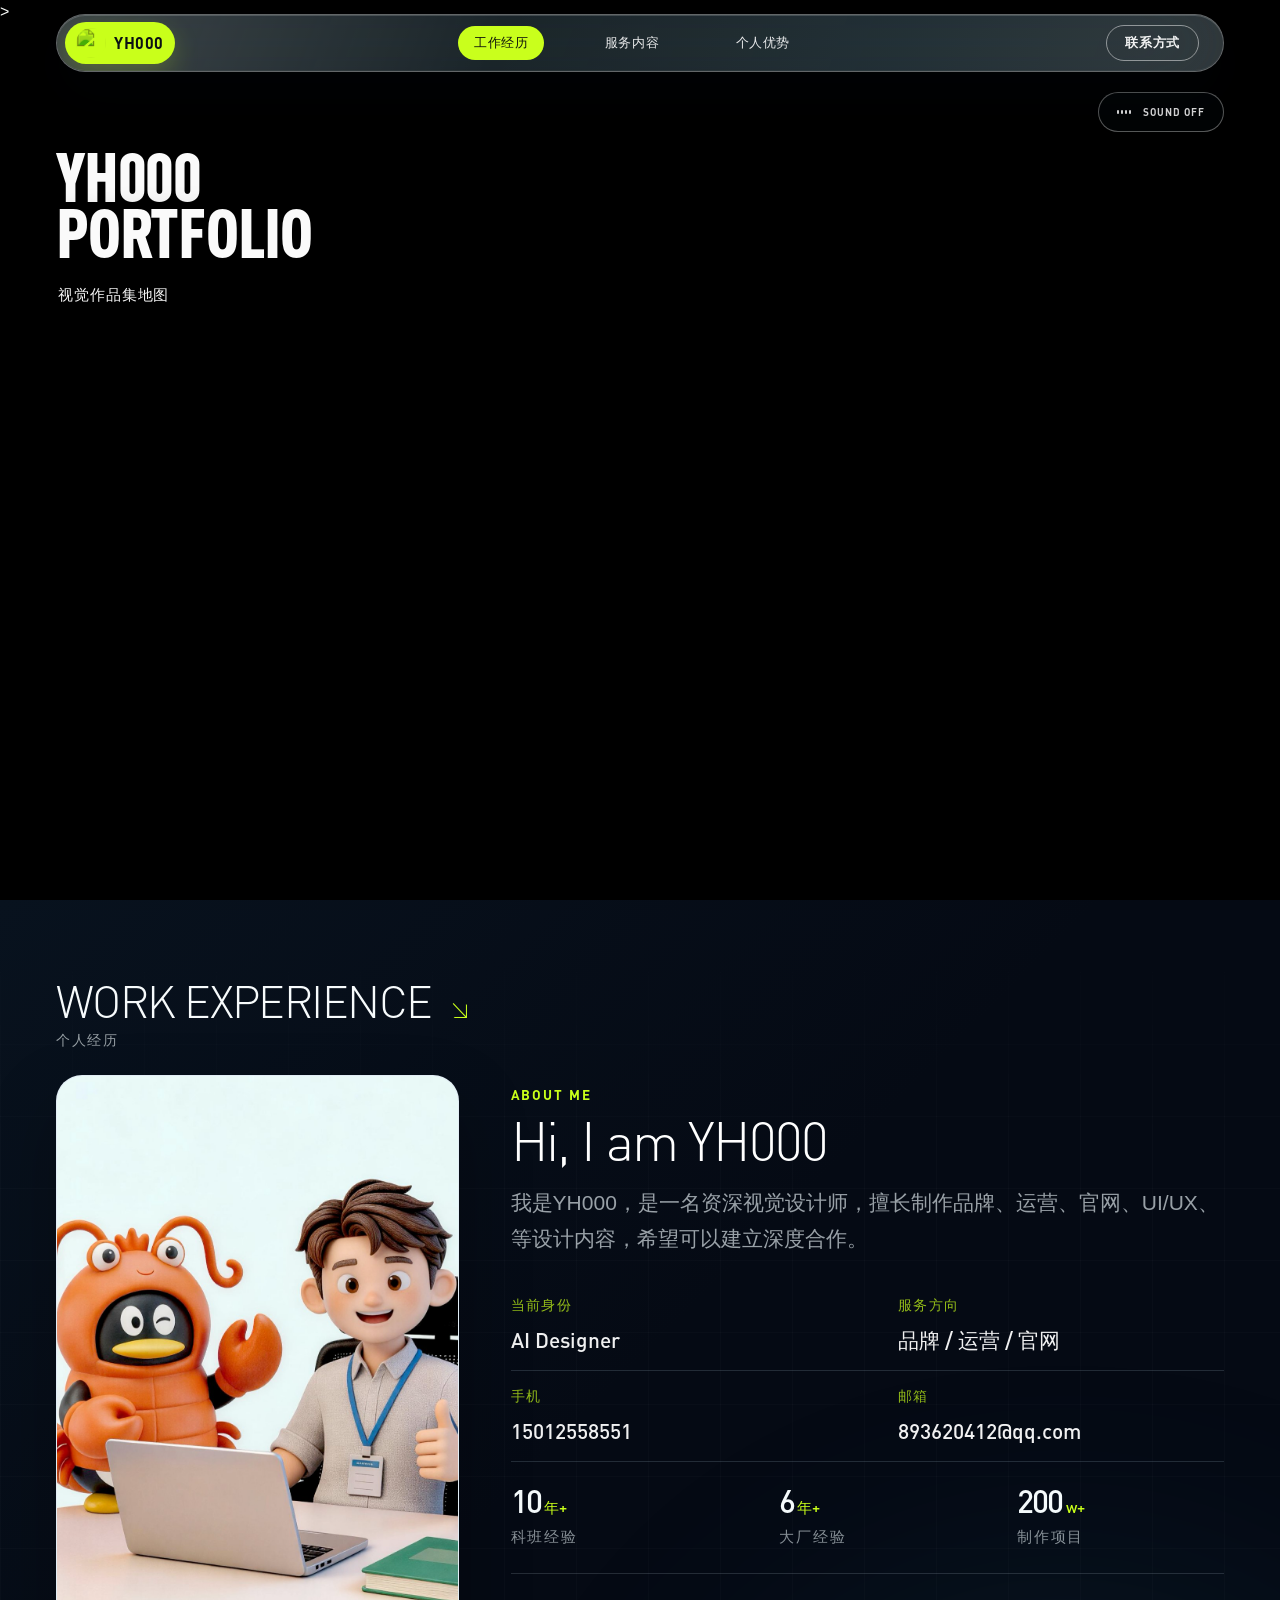
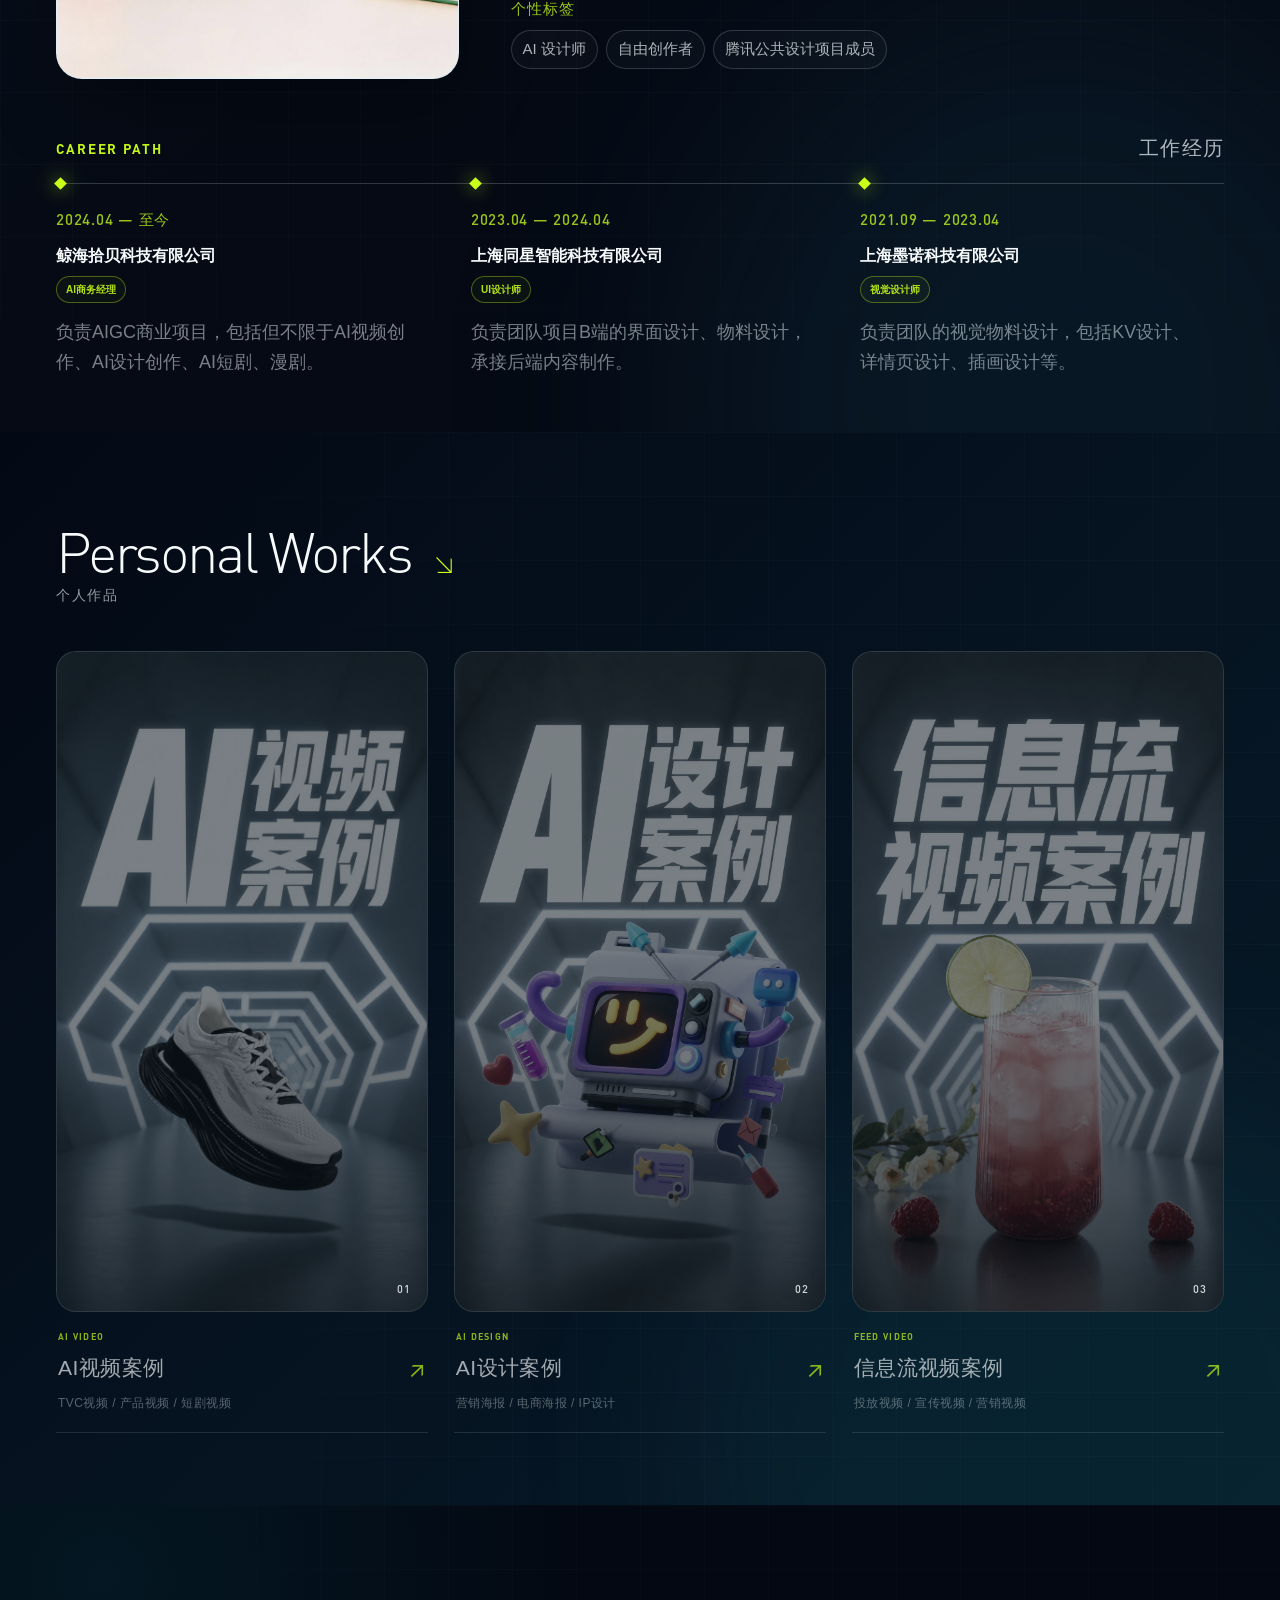
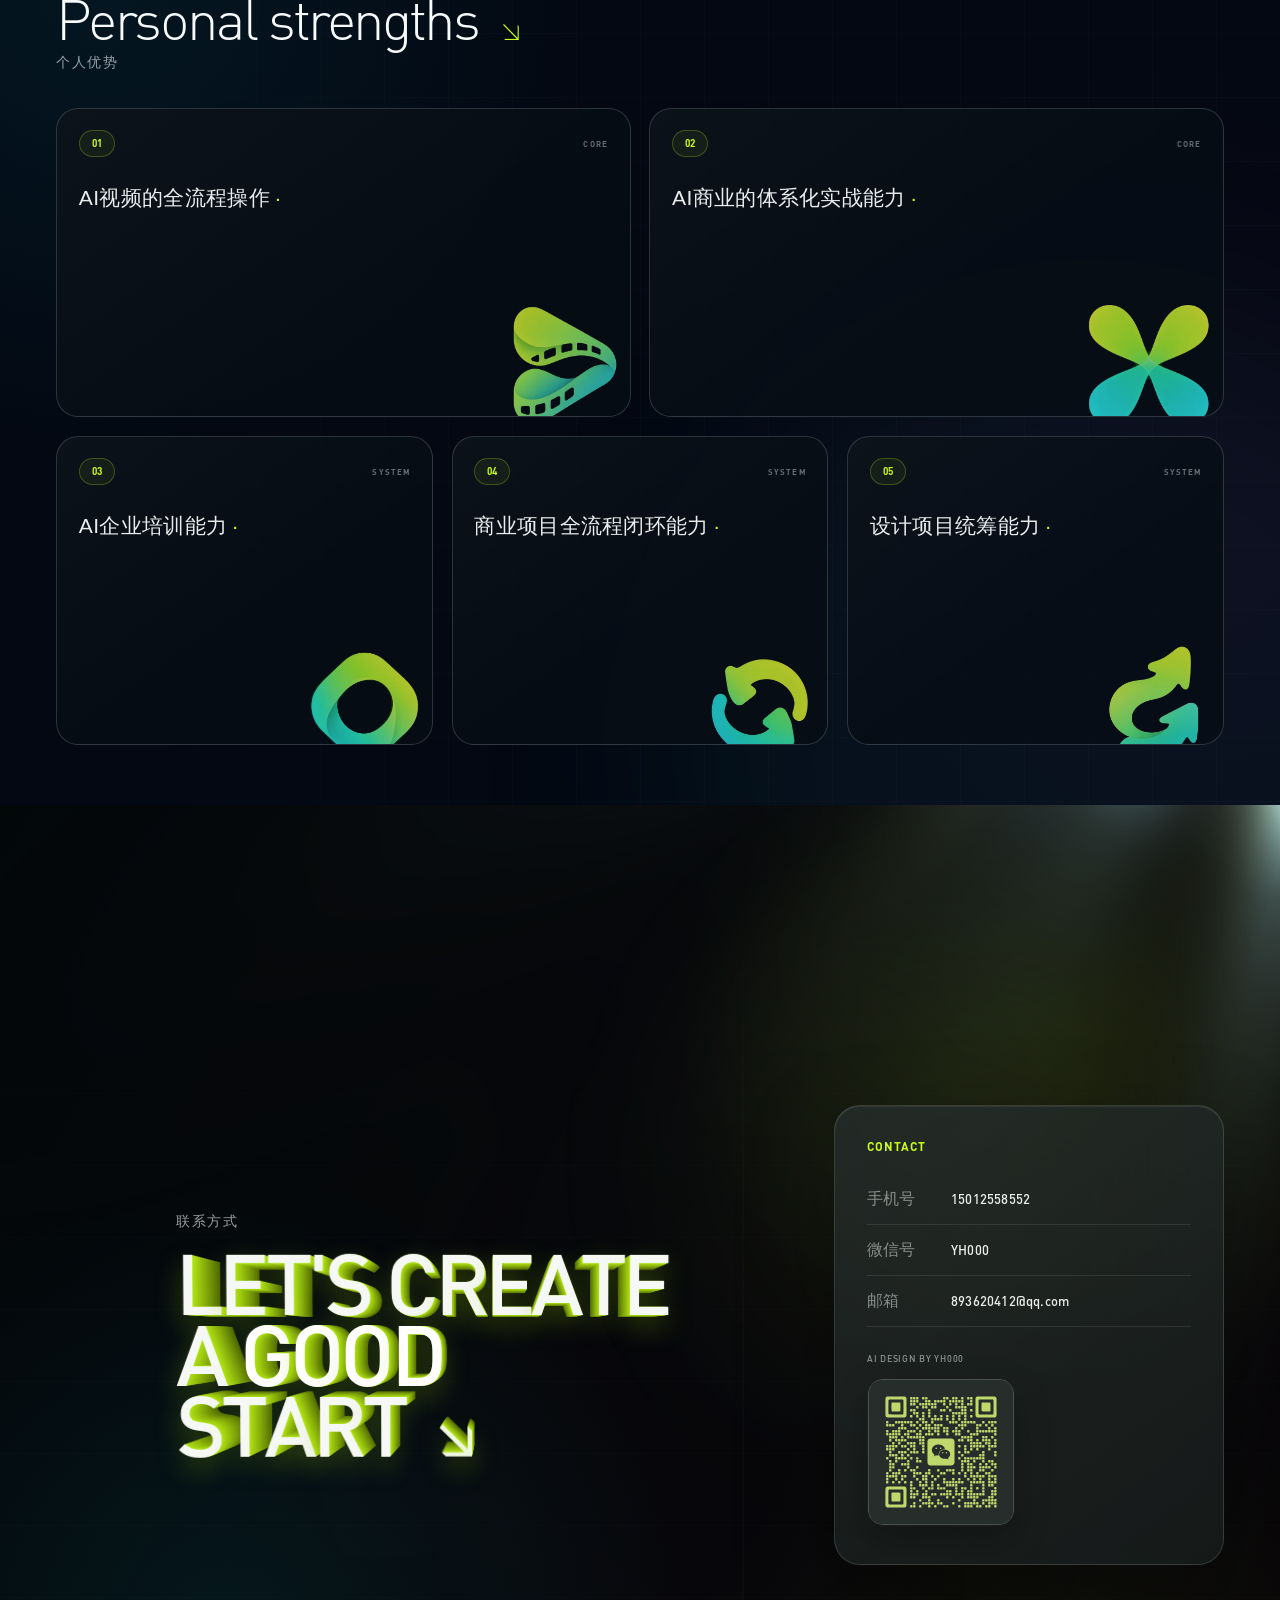
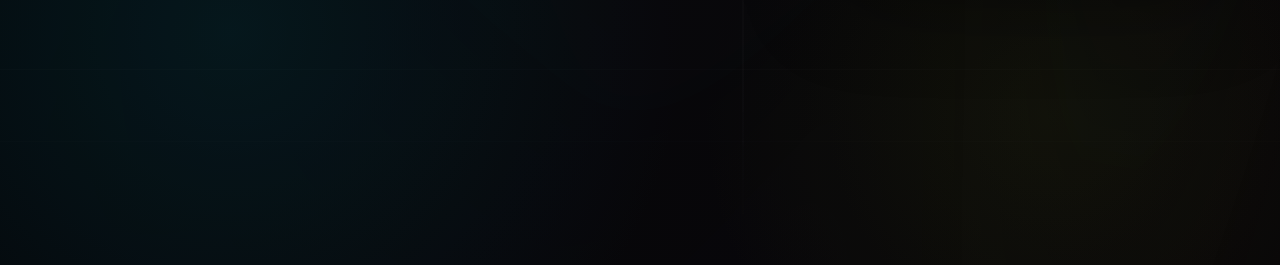
==== commit 3319b53b: "Add files via upload" ====
--- a/index.html
+++ b/index.html
@@ -1,4 +1,4 @@
-<!DOCTYPE html><html lang="zh-CN"><head><meta charSet="utf-8"/><meta name="viewport" content="width=device-width, initial-scale=1"/><link rel="preload" as="image" href="anma-ip-v2.webp"/><link rel="preload" as="image" href="works/Frame 14.png"/><link rel="preload" as="image" href="works/Frame 1.png"/><link rel="preload" as="image" href="works/Frame 2.png"/><link rel="preload" as="image" href="works/Frame 3.png"/><link rel="preload" as="image" href="works/Frame 4.png"/><link rel="preload" as="image" href="works/Frame 5.png"/><link rel="preload" as="image" href="works/Frame 6.png"/><link rel="preload" as="image" href="works/Frame 7.png"/><link rel="preload" as="image" href="works/Frame 8.png"/><link rel="stylesheet" href="assets/index-BAEk22he.css" data-rsc-css-href="assets/index-BAEk22he.css" data-precedence="vite-rsc/importer-resources"/><link rel="preload" href="hero-bg-mobile-720.mp4" as="video" type="video/mp4" media="(max-width: 767px)"/><link rel="preload" as="image" href="Frame 1.png"/><link rel="preload" as="image" href="work-categories/ai-video-cover.webp"/><link rel="preload" as="image" href="work-categories/ai-design-cover.webp"/><link rel="preload" as="image" href="work-categories/feed-video-cover.webp"/><link rel="preload" as="image" href="strengths/strength-1.webp"/><link rel="preload" as="image" href="strengths/strength-2.webp"/><link rel="preload" as="image" href="strengths/strength-3.webp"/><link rel="preload" as="image" href="strengths/strength-4.webp"/><link rel="preload" as="image" href="strengths/strength-5.webp"/><link rel="preload" as="image" href="contact-qr.svg"/><title>ANMA — AI 设计师作品集</title><meta name="description" content="ANMA 的 AI 设计与视觉创意作品集。"/><link rel="shortcut icon" href="anma-ip-v2.webp"/><link rel="icon" href="anma-ip-v2.webp"/><link rel="preload" as="video" href="hero-bg-mobile-720.mp4" type="video/mp4" media="(max-width: 767px)"/><script>self.__VINEXT_RSC_PARAMS__={}</script><script>self.__VINEXT_RSC_NAV__={"pathname":"/","searchParams":[]}</script><style>
+<!DOCTYPE html><html lang="zh-CN"><head><meta charSet="utf-8"/><meta name="viewport" content="width=device-width, initial-scale=1"/><link rel="preload" as="image" href="yh000-ip-v2.webp"/><link rel="preload" as="image" href="works/Frame 14.png"/><link rel="preload" as="image" href="works/Frame 1.png"/><link rel="preload" as="image" href="works/Frame 2.png"/><link rel="preload" as="image" href="works/Frame 3.png"/><link rel="preload" as="image" href="works/Frame 4.png"/><link rel="preload" as="image" href="works/Frame 5.png"/><link rel="preload" as="image" href="works/Frame 6.png"/><link rel="preload" as="image" href="works/Frame 7.png"/><link rel="preload" as="image" href="works/Frame 8.png"/><link rel="stylesheet" href="assets/index-BAEk22he.css" data-rsc-css-href="assets/index-BAEk22he.css" data-precedence="vite-rsc/importer-resources"/><link rel="preload" href="hero-bg-mobile-720.mp4" as="video" type="video/mp4" media="(max-width: 767px)"/><link rel="preload" as="image" href="Frame 1.png"/><link rel="preload" as="image" href="work-categories/ai-video-cover.webp"/><link rel="preload" as="image" href="work-categories/ai-design-cover.webp"/><link rel="preload" as="image" href="work-categories/feed-video-cover.webp"/><link rel="preload" as="image" href="strengths/strength-1.webp"/><link rel="preload" as="image" href="strengths/strength-2.webp"/><link rel="preload" as="image" href="strengths/strength-3.webp"/><link rel="preload" as="image" href="strengths/strength-4.webp"/><link rel="preload" as="image" href="strengths/strength-5.webp"/><link rel="preload" as="image" href="contact-qr.svg"/><title>YH000 — AI 设计师作品集</title><meta name="description" content="YH000 的 AI 设计与视觉创意作品集。"/><link rel="shortcut icon" href="yh000-ip-v2.webp"/><link rel="icon" href="yh000-ip-v2.webp"/><link rel="preload" as="video" href="hero-bg-mobile-720.mp4" type="video/mp4" media="(max-width: 767px)"/><script>self.__VINEXT_RSC_PARAMS__={}</script><script>self.__VINEXT_RSC_NAV__={"pathname":"/","searchParams":[]}</script><style>
 /* reactbits BorderGlow 等效动效：鼠标靠近边缘时卡片边框发光，跟随鼠标位置 */
 .work-card{--glow:80 100% 60%;--mx:50%;--my:50%;--glow-opacity:0;isolation:isolate}
 .work-card::before{content:"";position:absolute;inset:0;border-radius:inherit;padding:1.5px;background:radial-gradient(circle 130px at var(--mx) var(--my),hsl(var(--glow)/1),transparent 72%);-webkit-mask:linear-gradient(#000 0 0) content-box,linear-gradient(#000 0 0);-webkit-mask-composite:xor;mask-composite:exclude;opacity:var(--glow-opacity);transition:opacity .28s ease;pointer-events:none;z-index:3}
@@ -55,7 +55,9 @@
 /* === 联系方式标签字号 16px === */
 .contact-list dt{font-size:16px!important}
 </style>
-</head><body><main class="portfolio-page"><header class="site-header" aria-label="主导航"><a class="brand" href="#home" aria-label="返回首页" style="padding:0 11px 0 11px;min-width:0;"><span class="brand-mark" aria-hidden="true"><img src="anma-ip-v2.webp" alt=""/></span><span class="brand-name">YH000</span></a><nav class="primary-nav" aria-label="作品集导航"><div class="goo-layer" aria-hidden="true"><span class="goo-blob"></span></div><a href="#experience">工作经历</a><a href="#works">服务内容</a><a href="#strengths">个人优势</a></nav><a class="contact" href="#contact" aria-label="前往联系方式"><span class="contact-label">联系方式</span></a></header><section class="portfolio-shell" id="home" aria-label="ANMA PORTFOLIO"><div class="hero-media" aria-hidden="true"><video src="hero-bg-mobile-720.mp4" autoPlay="" muted="" loop="" playsInline="" preload="auto" disablePictureInPicture="" disableRemotePlayback=""></video></div><audio src="新项目.m4a" loop="" preload="metadata" aria-hidden="true"></audio><div class="hero-shade" aria-hidden="true"></div><button class="sound-toggle" type="button" aria-label="打开背景视频声音" aria-pressed="false"><span class="sound-toggle-bars" aria-hidden="true"><i></i><i></i><i></i><i></i></span><span>SOUND OFF</span></button><section class="hero-copy" aria-labelledby="hero-title"><div class="hero-copy-inner"><h1 id="hero-title"><span>ANMA</span><span>PORTFOLIO</span></h1><p>视觉作品集地图</p></div></section><section class="work-gallery" aria-label="作品画廊，可使用鼠标滚轮、拖动或键盘方向键浏览" tabindex="0"><div class="gallery-track"><div class="gallery-group" aria-hidden="false"><figure class="work-card" role="button" tabindex="0" data-work-index="0" aria-label="查看作品：拂过柔软绿意 / SOFT GREEN BREEZE"><img src="works/Frame 14.png" alt="拂过柔软绿意 / SOFT GREEN BREEZE" draggable="false" decoding="async" loading="eager"/></figure><figure class="work-card" role="button" tabindex="0" data-work-index="1" aria-label="查看作品：青柠开心果酥塔 / LIME PISTACHIO"><img src="works/Frame 1.png" alt="青柠开心果酥塔 / LIME PISTACHIO" draggable="false" decoding="async" loading="eager"/></figure><figure class="work-card" role="button" tabindex="0" data-work-index="2" aria-label="查看作品：微风轻轻耳畔 / WHISPER IN THE BREEZE"><img src="works/Frame 2.png" alt="微风轻轻耳畔 / WHISPER IN THE BREEZE" draggable="false" decoding="async" loading="eager"/></figure><figure class="work-card" role="button" tabindex="0" data-work-index="3" aria-label="查看作品：草莓云朵绒绒糕 / PINK BERRY CAKE"><img src="works/Frame 3.png" alt="草莓云朵绒绒糕 / PINK BERRY CAKE" draggable="false" decoding="async" loading="eager"/></figure><figure class="work-card" role="button" tabindex="0" data-work-index="4" aria-label="查看作品：漫步光影之间 / BETWEEN LIGHT AND SHADOW"><img src="works/Frame 4.png" alt="漫步光影之间 / BETWEEN LIGHT AND SHADOW" draggable="false" decoding="async" loading="eager"/></figure><figure class="work-card" role="button" tabindex="0" data-work-index="5" aria-label="查看作品：榛果黑巧慕斯塔 / CARAMEL CHOCOLATE"><img src="works/Frame 5.png" alt="榛果黑巧慕斯塔 / CARAMEL CHOCOLATE" draggable="false" decoding="async" loading="eager"/></figure><figure class="work-card" role="button" tabindex="0" data-work-index="6" aria-label="查看作品：穿过静谧林海 / THROUGH THE QUIET FOREST"><img src="works/Frame 6.png" alt="穿过静谧林海 / THROUGH THE QUIET FOREST" draggable="false" decoding="async" loading="eager"/></figure><figure class="work-card" role="button" tabindex="0" data-work-index="7" aria-label="查看作品：黄桃焦糖布丁糕 / PEACH CARAMEL FLAN"><img src="works/Frame 7.png" alt="黄桃焦糖布丁糕 / PEACH CARAMEL FLAN" draggable="false" decoding="async" loading="eager"/></figure><figure class="work-card" role="button" tabindex="0" data-work-index="8" aria-label="查看作品：为乐而连 / CONNECT WITH JOY"><img src="works/Frame 8.png" alt="为乐而连 / CONNECT WITH JOY" draggable="false" decoding="async" loading="eager"/></figure><figure class="work-card" role="button" tabindex="0" data-work-index="9" aria-label="查看作品：青柠集饮 / GREEN CRUSH"><img src="works/Frame 9.png" alt="青柠集饮 / GREEN CRUSH" draggable="false" decoding="async" loading="lazy"/></figure><figure class="work-card" role="button" tabindex="0" data-work-index="10" aria-label="查看作品：为乐而写 / WRITE WITH JOY"><img src="works/Frame 10.png" alt="为乐而写 / WRITE WITH JOY" draggable="false" decoding="async" loading="lazy"/></figure><figure class="work-card" role="button" tabindex="0" data-work-index="11" aria-label="查看作品：金色花漾 / GOLDEN BLOOM"><img src="works/Frame 11.png" alt="金色花漾 / GOLDEN BLOOM" draggable="false" decoding="async" loading="lazy"/></figure><figure class="work-card" role="button" tabindex="0" data-work-index="12" aria-label="查看作品：为乐而聚 / GATHER WITH JOY"><img src="works/Frame 12.png" alt="为乐而聚 / GATHER WITH JOY" draggable="false" decoding="async" loading="lazy"/></figure><figure class="work-card" role="button" tabindex="0" data-work-index="13" aria-label="查看作品：桃色梦境 / PEACH REVERIE"><img src="works/Frame 13.png" alt="桃色梦境 / PEACH REVERIE" draggable="false" decoding="async" loading="lazy"/></figure></div><div class="gallery-group" aria-hidden="true"><figure class="work-card" role="button" tabindex="-1" data-work-index="0"><img src="works/Frame 14.png" alt="" draggable="false" decoding="async" loading="eager"/></figure><figure class="work-card" role="button" tabindex="-1" data-work-index="1"><img src="works/Frame 1.png" alt="" draggable="false" decoding="async" loading="eager"/></figure><figure class="work-card" role="button" tabindex="-1" data-work-index="2"><img src="works/Frame 2.png" alt="" draggable="false" decoding="async" loading="eager"/></figure><figure class="work-card" role="button" tabindex="-1" data-work-index="3"><img src="works/Frame 3.png" alt="" draggable="false" decoding="async" loading="eager"/></figure><figure class="work-card" role="button" tabindex="-1" data-work-index="4"><img src="works/Frame 4.png" alt="" draggable="false" decoding="async" loading="eager"/></figure><figure class="work-card" role="button" tabindex="-1" data-work-index="5"><img src="works/Frame 5.png" alt="" draggable="false" decoding="async" loading="eager"/></figure><figure class="work-card" role="button" tabindex="-1" data-work-index="6"><img src="works/Frame 6.png" alt="" draggable="false" decoding="async" loading="eager"/></figure><figure class="work-card" role="button" tabindex="-1" data-work-index="7"><img src="works/Frame 7.png" alt="" draggable="false" decoding="async" loading="eager"/></figure><figure class="work-card" role="button" tabindex="-1" data-work-index="8"><img src="works/Frame 8.png" alt="" draggable="false" decoding="async" loading="eager"/></figure><figure class="work-card" role="button" tabindex="-1" data-work-index="9"><img src="works/Frame 9.png" alt="" draggable="false" decoding="async" loading="lazy"/></figure><figure class="work-card" role="button" tabindex="-1" data-work-index="10"><img src="works/Frame 10.png" alt="" draggable="false" decoding="async" loading="lazy"/></figure><figure class="work-card" role="button" tabindex="-1" data-work-index="11"><img src="works/Frame 11.png" alt="" draggable="false" decoding="async" loading="lazy"/></figure><figure class="work-card" role="button" tabindex="-1" data-work-index="12"><img src="works/Frame 12.png" alt="" draggable="false" decoding="async" loading="lazy"/></figure><figure class="work-card" role="button" tabindex="-1" data-work-index="13"><img src="works/Frame 13.png" alt="" draggable="false" decoding="async" loading="lazy"/></figure></div></div></section></section><section class="experience-section" id="experience" aria-labelledby="experience-title"><div class="experience-glow" aria-hidden="true"></div><div class="experience-inner scroll-reveal"><header class="experience-heading"><p>个人经历</p><h2 id="experience-title">WORK EXPERIENCE <span aria-hidden="true">↘</span></h2></header><div class="experience-profile"><figure class="experience-portrait"><img src="Frame 1.png" alt="YH000 个人 IP 形象"/><span class="experience-cursor-tag" aria-hidden="true"><span class="experience-cursor-tag-inner">10 YEARS/AI DESIGNER · ANMA</span></span></figure><div class="experience-about"><p class="experience-eyebrow">ABOUT ME</p><h3>Hi, I am YH000</h3><p class="experience-intro">我是YH000，是一名资深视觉设计师，擅长制作品牌、运营、官网、UI/UX、等设计内容，希望可以建立深度合作。</p><div class="experience-highlights" aria-label="个人亮点"><article><span>当前身份</span><strong>AI Designer</strong></article><article><span>服务方向</span><strong>品牌 / 运营 / 官网</strong></article><article><span>手机</span><strong>15012558551</strong></article><article><span>邮箱</span><strong>893620412@qq.com</strong></article></div><div class="experience-stats" aria-label="数据亮点"><article><strong>10<span>年+</span></strong><p>科班经验</p></article><article><strong>6<span>年+</span></strong><p>大厂经验</p></article><article><strong>200<span>w+</span></strong><p>制作项目</p></article></div><div class="experience-tags"><p>个性标签</p><div><span>AI 设计师</span><span>自由创作者</span><span>腾讯公共设计项目成员</span></div></div></div></div><div class="career-block"><div class="career-title-row"><p>CAREER PATH</p><h3>工作经历</h3></div><div class="career-timeline"><article class="career-item"><div class="career-marker" aria-hidden="true"></div><time>2024.04 — 至今</time><h4>鲸海拾贝科技有限公司</h4><strong>AI商务经理</strong><p>负责AIGC商业项目，包括但不限于AI视频创作、AI设计创作、AI短剧、漫剧。</p></article><article class="career-item"><div class="career-marker" aria-hidden="true"></div><time>2023.04 — 2024.04</time><h4>上海同星智能科技有限公司</h4><strong>UI设计师</strong><p>负责团队项目B端的界面设计、物料设计，承接后端内容制作。</p></article><article class="career-item"><div class="career-marker" aria-hidden="true"></div><time>2021.09 — 2023.04</time><h4>上海墨诺科技有限公司</h4><strong>视觉设计师</strong><p>负责团队的视觉物料设计，包括KV设计、详情页设计、插画设计等。</p></article></div></div></div></section><section class="personal-works-section" id="works" aria-labelledby="personal-works-title"><div class="personal-works-glow" aria-hidden="true"></div><div class="personal-works-inner scroll-reveal"><header class="personal-works-heading"><p>个人作品</p><h2 id="personal-works-title">Personal Works <span aria-hidden="true">↘</span></h2></header><div class="personal-works-grid"><a class="personal-work-card" href="https://anmaai.cn/video.html" target="_blank" rel="noreferrer" aria-label="查看AI视频案例"><div class="personal-work-cover"><img src="work-categories/ai-video-cover.webp" alt="AI视频案例封面"/><span>01</span></div><div class="personal-work-copy"><p>AI VIDEO</p><div><h3>AI视频案例</h3><span aria-hidden="true">↗</span></div><small>TVC视频 / 产品视频 / 短剧视频</small></div></a><a class="personal-work-card" href="https://anmaai.cn/design.html" target="_blank" rel="noreferrer" aria-label="查看AI设计案例"><div class="personal-work-cover"><img src="work-categories/ai-design-cover.webp" alt="AI设计案例封面"/><span>02</span></div><div class="personal-work-copy"><p>AI DESIGN</p><div><h3>AI设计案例</h3><span aria-hidden="true">↗</span></div><small>营销海报 / 电商海报 / IP设计</small></div></a><a class="personal-work-card" href="https://anmaai.cn/feed.html" target="_blank" rel="noreferrer" aria-label="查看信息流视频案例"><div class="personal-work-cover"><img src="work-categories/feed-video-cover.webp" alt="信息流视频案例封面"/><span>03</span></div><div class="personal-work-copy"><p>FEED VIDEO</p><div><h3>信息流视频案例</h3><span aria-hidden="true">↗</span></div><small>投放视频 / 宣传视频 / 营销视频</small></div></a></div></div></section><section class="strengths-section" id="strengths" aria-labelledby="strengths-title"><div class="strengths-glow" aria-hidden="true"></div><div class="strengths-inner scroll-reveal"><header class="strengths-heading"><p>个人优势</p><h2 id="strengths-title">Personal strengths <span aria-hidden="true">↘</span></h2></header><div class="strengths-grid"><article class="strength-card strength-card-wide" tabindex="0"><div class="strength-card-meta"><span>01</span><small>CORE</small></div><h3>AI视频的全流程操作<span>·</span></h3><div class="strength-details"><p>DETAILS</p><ul><li>脚本策划与分镜设计</li><li>AI生成与多模态制作</li><li>后期剪辑与成片交付</li></ul></div><img src="strengths/strength-1.webp" alt="AI视频全流程能力图标"/></article><article class="strength-card strength-card-wide" tabindex="0"><div class="strength-card-meta"><span>02</span><small>CORE</small></div><h3>AI商业的体系化实战能力<span>·</span></h3><div class="strength-details"><p>DETAILS</p><ul><li>AI商业模式梳理与落地</li><li>AI工具矩阵的选型与整合</li><li>数据驱动的效果优化</li></ul></div><img src="strengths/strength-2.webp" alt="AI商业实战能力图标"/></article><article class="strength-card" tabindex="0"><div class="strength-card-meta"><span>03</span><small>SYSTEM</small></div><h3>AI企业培训能力<span>·</span></h3><div class="strength-details"><p>DETAILS</p><ul><li>课程体系设计与内容研发</li><li>实战工作坊的组织与执行</li><li>培训效果评估与持续赋能</li></ul></div><img src="strengths/strength-3.webp" alt="AI企业培训能力图标"/></article><article class="strength-card" tabindex="0"><div class="strength-card-meta"><span>04</span><small>SYSTEM</small></div><h3>商业项目全流程闭环能力<span>·</span></h3><div class="strength-details"><p>DETAILS</p><ul><li>需求洞察与项目立项</li><li>跨角色协作与进度管控</li><li>交付验收与复盘沉淀</li></ul></div><img src="strengths/strength-4.webp" alt="商业项目闭环能力图标"/></article><article class="strength-card" tabindex="0"><div class="strength-card-meta"><span>05</span><small>SYSTEM</small></div><h3>设计项目统筹能力<span>·</span></h3><div class="strength-details"><p>DETAILS</p><ul><li>设计需求理解与创意转化</li><li>多工种设计资源的调度管理</li><li>设计质量把控与品牌一致性</li></ul></div><img src="strengths/strength-5.webp" alt="设计项目统筹能力图标"/></article></div></div></section><section class="contact-section" id="contact" aria-labelledby="contact-title"><div class="contact-section-glow" aria-hidden="true"></div>
+</head><body><main class="portfolio-page"><header class="site-header" aria-label="主导航"><a class="brand" href="#home" aria-label="返回首页" style="padding:0 11px 0 11px;min-width:0;"><span class="brand-mark" aria-hidden="true"><img src="yh000-ip-v2.webp" alt=""/></span><span class="brand-name">YH000</span></a><nav class="primary-nav" aria-label="作品集导航"><div class="goo-layer" aria-hidden="true"><span class="goo-blob"></span></div><a href="#experience">工作经历</a><a href="#works">服务内容</a><a href="#strengths">个人优势</a></nav><a class="contact" href="#contact" aria-label="前往联系方式"><span class="contact-label">联系方式</span></a></header><section class="portfolio-shell" id="home" aria-label="YH000 PORTFOLIO"><div class="hero-media" aria-hidden="true"><video src="hero-bg-mobile-720.mp4" autoPlay="" muted="" loop="" playsInline="" preload="auto" disablePictureInPicture="" disableRemotePlayback=""></video></div><audio src="新项目.m4a" loop="" preload="metadata" aria-hidden="true"></audio><div class="hero-shade" aria-hidden="true"></div><button class="sound-toggle" type="button" aria-label="打开背景视频声音" aria-pressed="false"><span class="sound-toggle-bars" aria-hidden="true"><i></i><i></i><i></i><i></i></span><span>SOUND OFF</span></button><section class="hero-copy" aria-labelledby="hero-title"><div class="hero-copy-inner"><h1 id="hero-title"><span>YH000</span><span>PORTFOLIO</span></h1><p>视觉作品集地图</p></div></section><!-- ===WORK-GALLERY-START=== (整块作品画廊 section 被注释隐藏，需要时可恢复) -->
+<!--<section class="work-gallery" aria-label="作品画廊，可使用鼠标滚轮、拖动或键盘方向键浏览" tabindex="0"><div class="gallery-track"><div class="gallery-group" aria-hidden="false"><figure class="work-card" role="button" tabindex="0" data-work-index="0" aria-label="查看作品：拂过柔软绿意 / SOFT GREEN BREEZE"><img src="works/Frame 14.png" alt="拂过柔软绿意 / SOFT GREEN BREEZE" draggable="false" decoding="async" loading="eager"/></figure><figure class="work-card" role="button" tabindex="0" data-work-index="1" aria-label="查看作品：青柠开心果酥塔 / LIME PISTACHIO"><img src="works/Frame 1.png" alt="青柠开心果酥塔 / LIME PISTACHIO" draggable="false" decoding="async" loading="eager"/></figure><figure class="work-card" role="button" tabindex="0" data-work-index="2" aria-label="查看作品：微风轻轻耳畔 / WHISPER IN THE BREEZE"><img src="works/Frame 2.png" alt="微风轻轻耳畔 / WHISPER IN THE BREEZE" draggable="false" decoding="async" loading="eager"/></figure><figure class="work-card" role="button" tabindex="0" data-work-index="3" aria-label="查看作品：草莓云朵绒绒糕 / PINK BERRY CAKE"><img src="works/Frame 3.png" alt="草莓云朵绒绒糕 / PINK BERRY CAKE" draggable="false" decoding="async" loading="eager"/></figure><figure class="work-card" role="button" tabindex="0" data-work-index="4" aria-label="查看作品：漫步光影之间 / BETWEEN LIGHT AND SHADOW"><img src="works/Frame 4.png" alt="漫步光影之间 / BETWEEN LIGHT AND SHADOW" draggable="false" decoding="async" loading="eager"/></figure><figure class="work-card" role="button" tabindex="0" data-work-index="5" aria-label="查看作品：榛果黑巧慕斯塔 / CARAMEL CHOCOLATE"><img src="works/Frame 5.png" alt="榛果黑巧慕斯塔 / CARAMEL CHOCOLATE" draggable="false" decoding="async" loading="eager"/></figure><figure class="work-card" role="button" tabindex="0" data-work-index="6" aria-label="查看作品：穿过静谧林海 / THROUGH THE QUIET FOREST"><img src="works/Frame 6.png" alt="穿过静谧林海 / THROUGH THE QUIET FOREST" draggable="false" decoding="async" loading="eager"/></figure><figure class="work-card" role="button" tabindex="0" data-work-index="7" aria-label="查看作品：黄桃焦糖布丁糕 / PEACH CARAMEL FLAN"><img src="works/Frame 7.png" alt="黄桃焦糖布丁糕 / PEACH CARAMEL FLAN" draggable="false" decoding="async" loading="eager"/></figure><figure class="work-card" role="button" tabindex="0" data-work-index="8" aria-label="查看作品：为乐而连 / CONNECT WITH JOY"><img src="works/Frame 8.png" alt="为乐而连 / CONNECT WITH JOY" draggable="false" decoding="async" loading="eager"/></figure><figure class="work-card" role="button" tabindex="0" data-work-index="9" aria-label="查看作品：青柠集饮 / GREEN CRUSH"><img src="works/Frame 9.png" alt="青柠集饮 / GREEN CRUSH" draggable="false" decoding="async" loading="lazy"/></figure><figure class="work-card" role="button" tabindex="0" data-work-index="10" aria-label="查看作品：为乐而写 / WRITE WITH JOY"><img src="works/Frame 10.png" alt="为乐而写 / WRITE WITH JOY" draggable="false" decoding="async" loading="lazy"/></figure><figure class="work-card" role="button" tabindex="0" data-work-index="11" aria-label="查看作品：金色花漾 / GOLDEN BLOOM"><img src="works/Frame 11.png" alt="金色花漾 / GOLDEN BLOOM" draggable="false" decoding="async" loading="lazy"/></figure><figure class="work-card" role="button" tabindex="0" data-work-index="12" aria-label="查看作品：为乐而聚 / GATHER WITH JOY"><img src="works/Frame 12.png" alt="为乐而聚 / GATHER WITH JOY" draggable="false" decoding="async" loading="lazy"/></figure><figure class="work-card" role="button" tabindex="0" data-work-index="13" aria-label="查看作品：桃色梦境 / PEACH REVERIE"><img src="works/Frame 13.png" alt="桃色梦境 / PEACH REVERIE" draggable="false" decoding="async" loading="lazy"/></figure></div><div class="gallery-group" aria-hidden="true"><figure class="work-card" role="button" tabindex="-1" data-work-index="0"><img src="works/Frame 14.png" alt="" draggable="false" decoding="async" loading="eager"/></figure><figure class="work-card" role="button" tabindex="-1" data-work-index="1"><img src="works/Frame 1.png" alt="" draggable="false" decoding="async" loading="eager"/></figure><figure class="work-card" role="button" tabindex="-1" data-work-index="2"><img src="works/Frame 2.png" alt="" draggable="false" decoding="async" loading="eager"/></figure><figure class="work-card" role="button" tabindex="-1" data-work-index="3"><img src="works/Frame 3.png" alt="" draggable="false" decoding="async" loading="eager"/></figure><figure class="work-card" role="button" tabindex="-1" data-work-index="4"><img src="works/Frame 4.png" alt="" draggable="false" decoding="async" loading="eager"/></figure><figure class="work-card" role="button" tabindex="-1" data-work-index="5"><img src="works/Frame 5.png" alt="" draggable="false" decoding="async" loading="eager"/></figure><figure class="work-card" role="button" tabindex="-1" data-work-index="6"><img src="works/Frame 6.png" alt="" draggable="false" decoding="async" loading="eager"/></figure><figure class="work-card" role="button" tabindex="-1" data-work-index="7"><img src="works/Frame 7.png" alt="" draggable="false" decoding="async" loading="eager"/></figure><figure class="work-card" role="button" tabindex="-1" data-work-index="8"><img src="works/Frame 8.png" alt="" draggable="false" decoding="async" loading="eager"/></figure><figure class="work-card" role="button" tabindex="-1" data-work-index="9"><img src="works/Frame 9.png" alt="" draggable="false" decoding="async" loading="lazy"/></figure><figure class="work-card" role="button" tabindex="-1" data-work-index="10"><img src="works/Frame 10.png" alt="" draggable="false" decoding="async" loading="lazy"/></figure><figure class="work-card" role="button" tabindex="-1" data-work-index="11"><img src="works/Frame 11.png" alt="" draggable="false" decoding="async" loading="lazy"/></figure><figure class="work-card" role="button" tabindex="-1" data-work-index="12"><img src="works/Frame 12.png" alt="" draggable="false" decoding="async" loading="lazy"/></figure><figure class="work-card" role="button" tabindex="-1" data-work-index="13"><img src="works/Frame 13.png" alt="" draggable="false" decoding="async" loading="lazy"/></figure></div></div></section-->
+<!-- ===WORK-GALLERY-END=== -->></section><section class="experience-section" id="experience" aria-labelledby="experience-title"><div class="experience-glow" aria-hidden="true"></div><div class="experience-inner scroll-reveal"><header class="experience-heading"><p>个人经历</p><h2 id="experience-title">WORK EXPERIENCE <span aria-hidden="true">↘</span></h2></header><div class="experience-profile"><figure class="experience-portrait"><img src="Frame 1.png" alt="YH000 个人 IP 形象"/><span class="experience-cursor-tag" aria-hidden="true"><span class="experience-cursor-tag-inner">10 YEARS/AI DESIGNER · YH000</span></span></figure><div class="experience-about"><p class="experience-eyebrow">ABOUT ME</p><h3>Hi, I am YH000</h3><p class="experience-intro">我是YH000，是一名资深视觉设计师，擅长制作品牌、运营、官网、UI/UX、等设计内容，希望可以建立深度合作。</p><div class="experience-highlights" aria-label="个人亮点"><article><span>当前身份</span><strong>AI Designer</strong></article><article><span>服务方向</span><strong>品牌 / 运营 / 官网</strong></article><article><span>手机</span><strong>15012558551</strong></article><article><span>邮箱</span><strong>893620412@qq.com</strong></article></div><div class="experience-stats" aria-label="数据亮点"><article><strong>10<span>年+</span></strong><p>科班经验</p></article><article><strong>6<span>年+</span></strong><p>大厂经验</p></article><article><strong>200<span>w+</span></strong><p>制作项目</p></article></div><div class="experience-tags"><p>个性标签</p><div><span>AI 设计师</span><span>自由创作者</span><span>腾讯公共设计项目成员</span></div></div></div></div><div class="career-block"><div class="career-title-row"><p>CAREER PATH</p><h3>工作经历</h3></div><div class="career-timeline"><article class="career-item"><div class="career-marker" aria-hidden="true"></div><time>2024.04 — 至今</time><h4>鲸海拾贝科技有限公司</h4><strong>AI商务经理</strong><p>负责AIGC商业项目，包括但不限于AI视频创作、AI设计创作、AI短剧、漫剧。</p></article><article class="career-item"><div class="career-marker" aria-hidden="true"></div><time>2023.04 — 2024.04</time><h4>上海同星智能科技有限公司</h4><strong>UI设计师</strong><p>负责团队项目B端的界面设计、物料设计，承接后端内容制作。</p></article><article class="career-item"><div class="career-marker" aria-hidden="true"></div><time>2021.09 — 2023.04</time><h4>上海墨诺科技有限公司</h4><strong>视觉设计师</strong><p>负责团队的视觉物料设计，包括KV设计、详情页设计、插画设计等。</p></article></div></div></div></section><section class="personal-works-section" id="works" aria-labelledby="personal-works-title"><div class="personal-works-glow" aria-hidden="true"></div><div class="personal-works-inner scroll-reveal"><header class="personal-works-heading"><p>个人作品</p><h2 id="personal-works-title">Personal Works <span aria-hidden="true">↘</span></h2></header><div class="personal-works-grid"><a class="personal-work-card" aria-label="查看AI视频案例"><div class="personal-work-cover"><img src="work-categories/ai-video-cover.webp" alt="AI视频案例封面"/><span>01</span></div><div class="personal-work-copy"><p>AI VIDEO</p><div><h3>AI视频案例</h3><span aria-hidden="true">↗</span></div><small>TVC视频 / 产品视频 / 短剧视频</small></div></a><a class="personal-work-card" aria-label="查看AI设计案例"><div class="personal-work-cover"><img src="work-categories/ai-design-cover.webp" alt="AI设计案例封面"/><span>02</span></div><div class="personal-work-copy"><p>AI DESIGN</p><div><h3>AI设计案例</h3><span aria-hidden="true">↗</span></div><small>营销海报 / 电商海报 / IP设计</small></div></a><a class="personal-work-card" aria-label="查看信息流视频案例"><div class="personal-work-cover"><img src="work-categories/feed-video-cover.webp" alt="信息流视频案例封面"/><span>03</span></div><div class="personal-work-copy"><p>FEED VIDEO</p><div><h3>信息流视频案例</h3><span aria-hidden="true">↗</span></div><small>投放视频 / 宣传视频 / 营销视频</small></div></a></div></div></section><section class="strengths-section" id="strengths" aria-labelledby="strengths-title"><div class="strengths-glow" aria-hidden="true"></div><div class="strengths-inner scroll-reveal"><header class="strengths-heading"><p>个人优势</p><h2 id="strengths-title">Personal strengths <span aria-hidden="true">↘</span></h2></header><div class="strengths-grid"><article class="strength-card strength-card-wide" tabindex="0"><div class="strength-card-meta"><span>01</span><small>CORE</small></div><h3>AI视频的全流程操作<span>·</span></h3><div class="strength-details"><p>DETAILS</p><ul><li>脚本策划与分镜设计</li><li>AI生成与多模态制作</li><li>后期剪辑与成片交付</li></ul></div><img src="strengths/strength-1.webp" alt="AI视频全流程能力图标"/></article><article class="strength-card strength-card-wide" tabindex="0"><div class="strength-card-meta"><span>02</span><small>CORE</small></div><h3>AI商业的体系化实战能力<span>·</span></h3><div class="strength-details"><p>DETAILS</p><ul><li>AI商业模式梳理与落地</li><li>AI工具矩阵的选型与整合</li><li>数据驱动的效果优化</li></ul></div><img src="strengths/strength-2.webp" alt="AI商业实战能力图标"/></article><article class="strength-card" tabindex="0"><div class="strength-card-meta"><span>03</span><small>SYSTEM</small></div><h3>AI企业培训能力<span>·</span></h3><div class="strength-details"><p>DETAILS</p><ul><li>课程体系设计与内容研发</li><li>实战工作坊的组织与执行</li><li>培训效果评估与持续赋能</li></ul></div><img src="strengths/strength-3.webp" alt="AI企业培训能力图标"/></article><article class="strength-card" tabindex="0"><div class="strength-card-meta"><span>04</span><small>SYSTEM</small></div><h3>商业项目全流程闭环能力<span>·</span></h3><div class="strength-details"><p>DETAILS</p><ul><li>需求洞察与项目立项</li><li>跨角色协作与进度管控</li><li>交付验收与复盘沉淀</li></ul></div><img src="strengths/strength-4.webp" alt="商业项目闭环能力图标"/></article><article class="strength-card" tabindex="0"><div class="strength-card-meta"><span>05</span><small>SYSTEM</small></div><h3>设计项目统筹能力<span>·</span></h3><div class="strength-details"><p>DETAILS</p><ul><li>设计需求理解与创意转化</li><li>多工种设计资源的调度管理</li><li>设计质量把控与品牌一致性</li></ul></div><img src="strengths/strength-5.webp" alt="设计项目统筹能力图标"/></article></div></div></section><section class="contact-section" id="contact" aria-labelledby="contact-title"><div class="contact-section-glow" aria-hidden="true"></div>
 <div class="contact-side-rays" aria-hidden="true"></div><div class="contact-section-inner scroll-reveal"><div class="contact-intro"><p class="contact-section-kicker">联系方式</p><h2 id="contact-title" class="text-pressure"><span class="text-pressure-line"><span class="text-pressure-segment"><span class="text-pressure-char">L</span><span class="text-pressure-char">E</span><span class="text-pressure-char">T</span><span class="text-pressure-char">&#x27;</span><span class="text-pressure-char">S</span><span class="text-pressure-char"> </span><span class="text-pressure-char">C</span><span class="text-pressure-char">R</span><span class="text-pressure-char">E</span><span class="text-pressure-char">A</span><span class="text-pressure-char">T</span><span class="text-pressure-char">E</span></span></span><span class="text-pressure-line"><span class="text-pressure-segment"><span class="text-pressure-char">A</span><span class="text-pressure-char"> </span></span><span class="text-pressure-segment is-accent"><span class="text-pressure-char">G</span><span class="text-pressure-char">O</span><span class="text-pressure-char">O</span><span class="text-pressure-char">D</span></span></span><span class="text-pressure-line"><span class="text-pressure-segment"><span class="text-pressure-char">S</span><span class="text-pressure-char">T</span><span class="text-pressure-char">A</span><span class="text-pressure-char">R</span><span class="text-pressure-char">T</span><span class="text-pressure-char"> </span></span><span class="text-pressure-segment is-arrow"><span class="text-pressure-char">↘</span></span></span></h2></div><aside class="contact-panel" aria-label="联系方式"><div class="contact-panel-topline"><span>CONTACT</span></div><dl class="contact-list"><div><dt>手机号</dt><dd><a href="tel:19529307323">15012558552</a></dd></div><div><dt>微信号</dt><dd>YH000</dd></div><div><dt>邮箱</dt><dd><a href="mailto:mx22154@163.com">893620412@qq.com</a></dd></div></dl><div class="contact-qr-block"><p>AI DESIGN BY YH000</p><img class="contact-qr-frame" src="contact-qr.svg" alt="个人微信二维码"></div></aside></div></section></main><script id="_R_">import("/assets/index-rxIiwHWK.js")</script>
 <script>
 /* local.html 本地补丁：file:// 下 React 无法运行，手动还原视频选源 + 画廊自动滚动 */
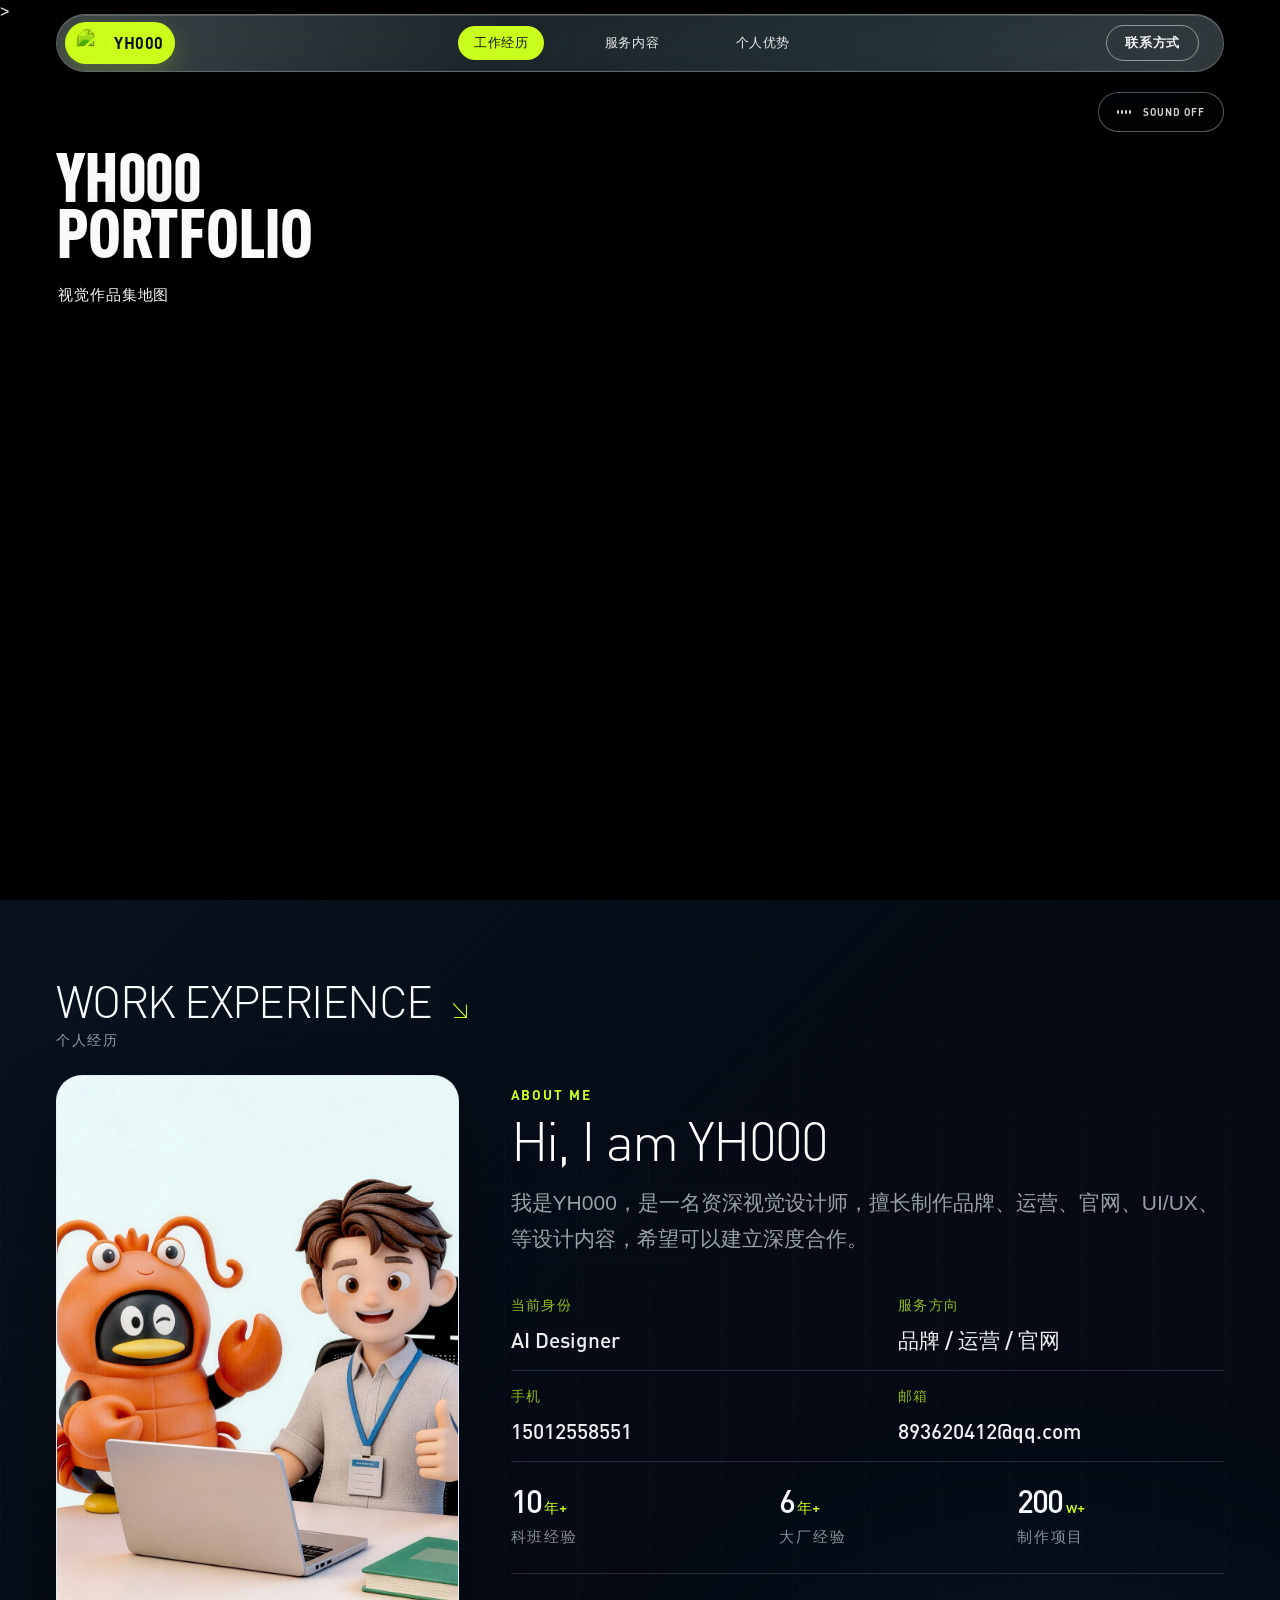
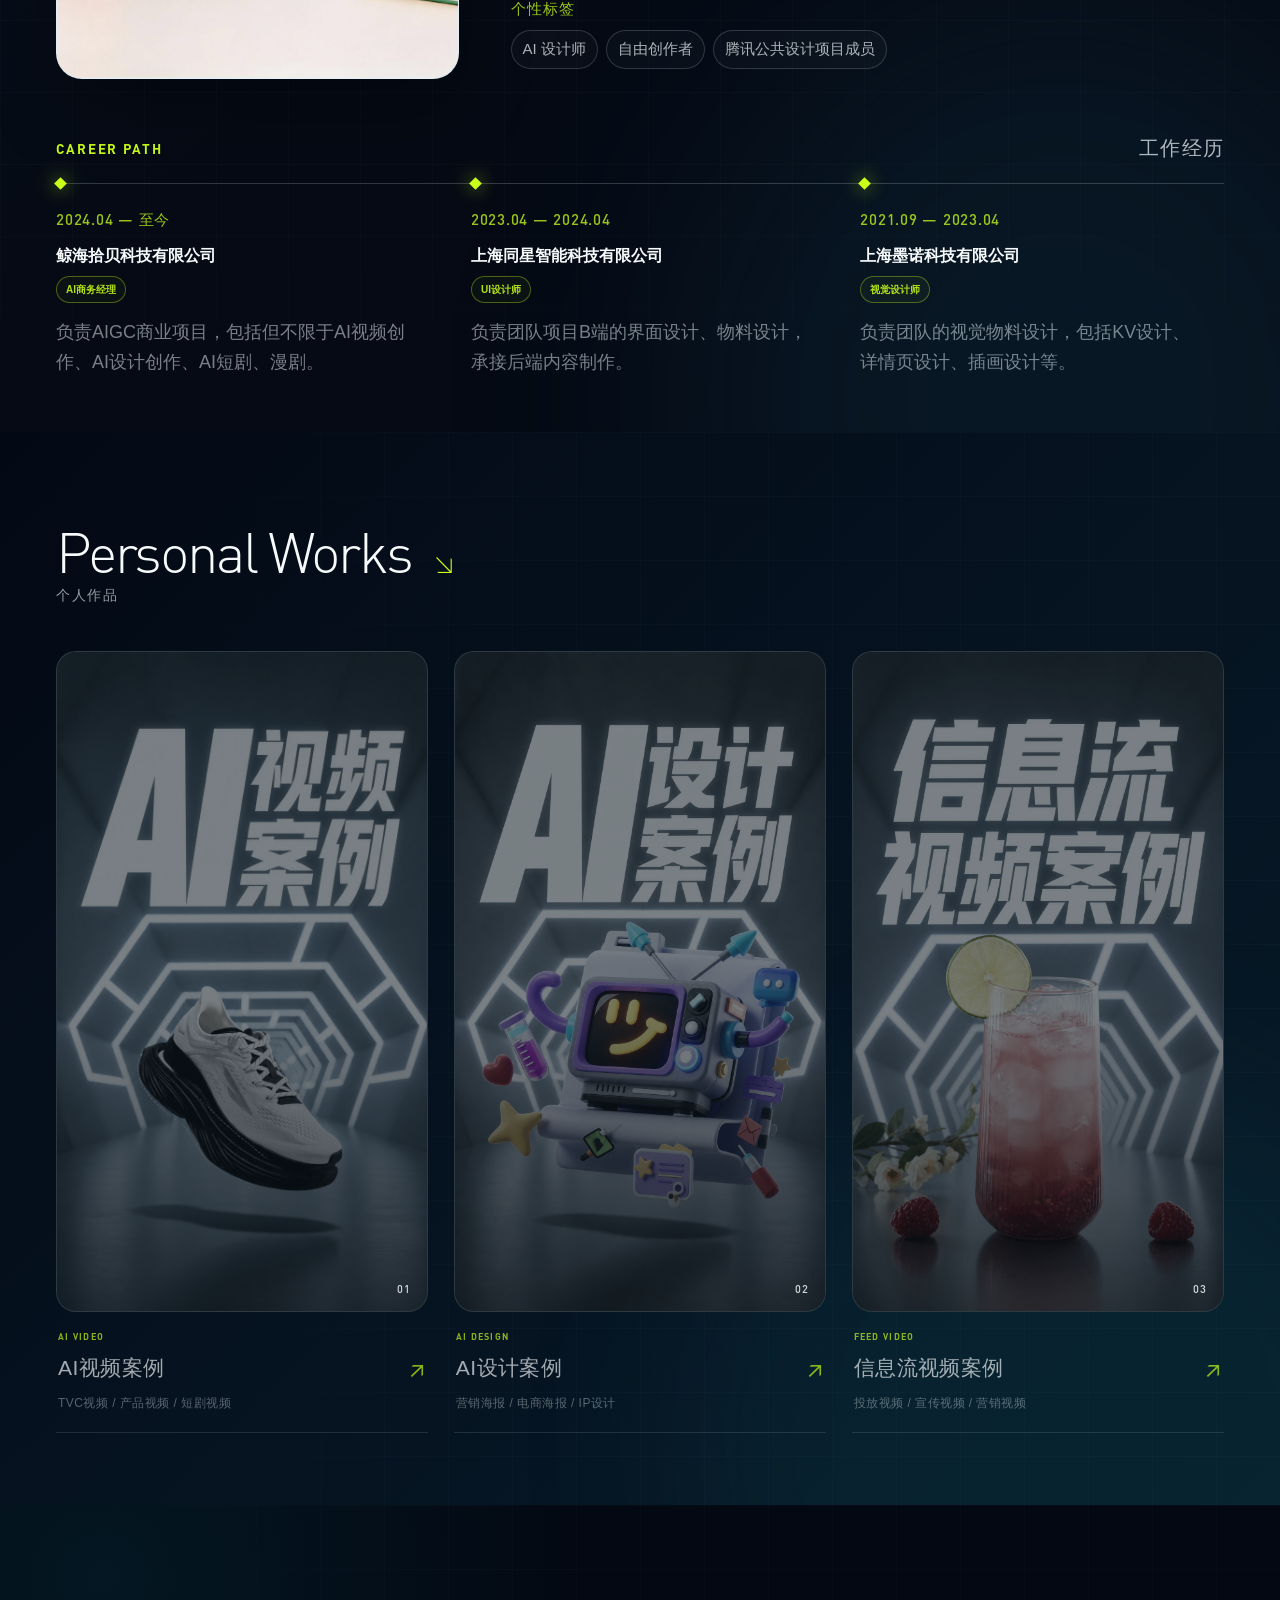
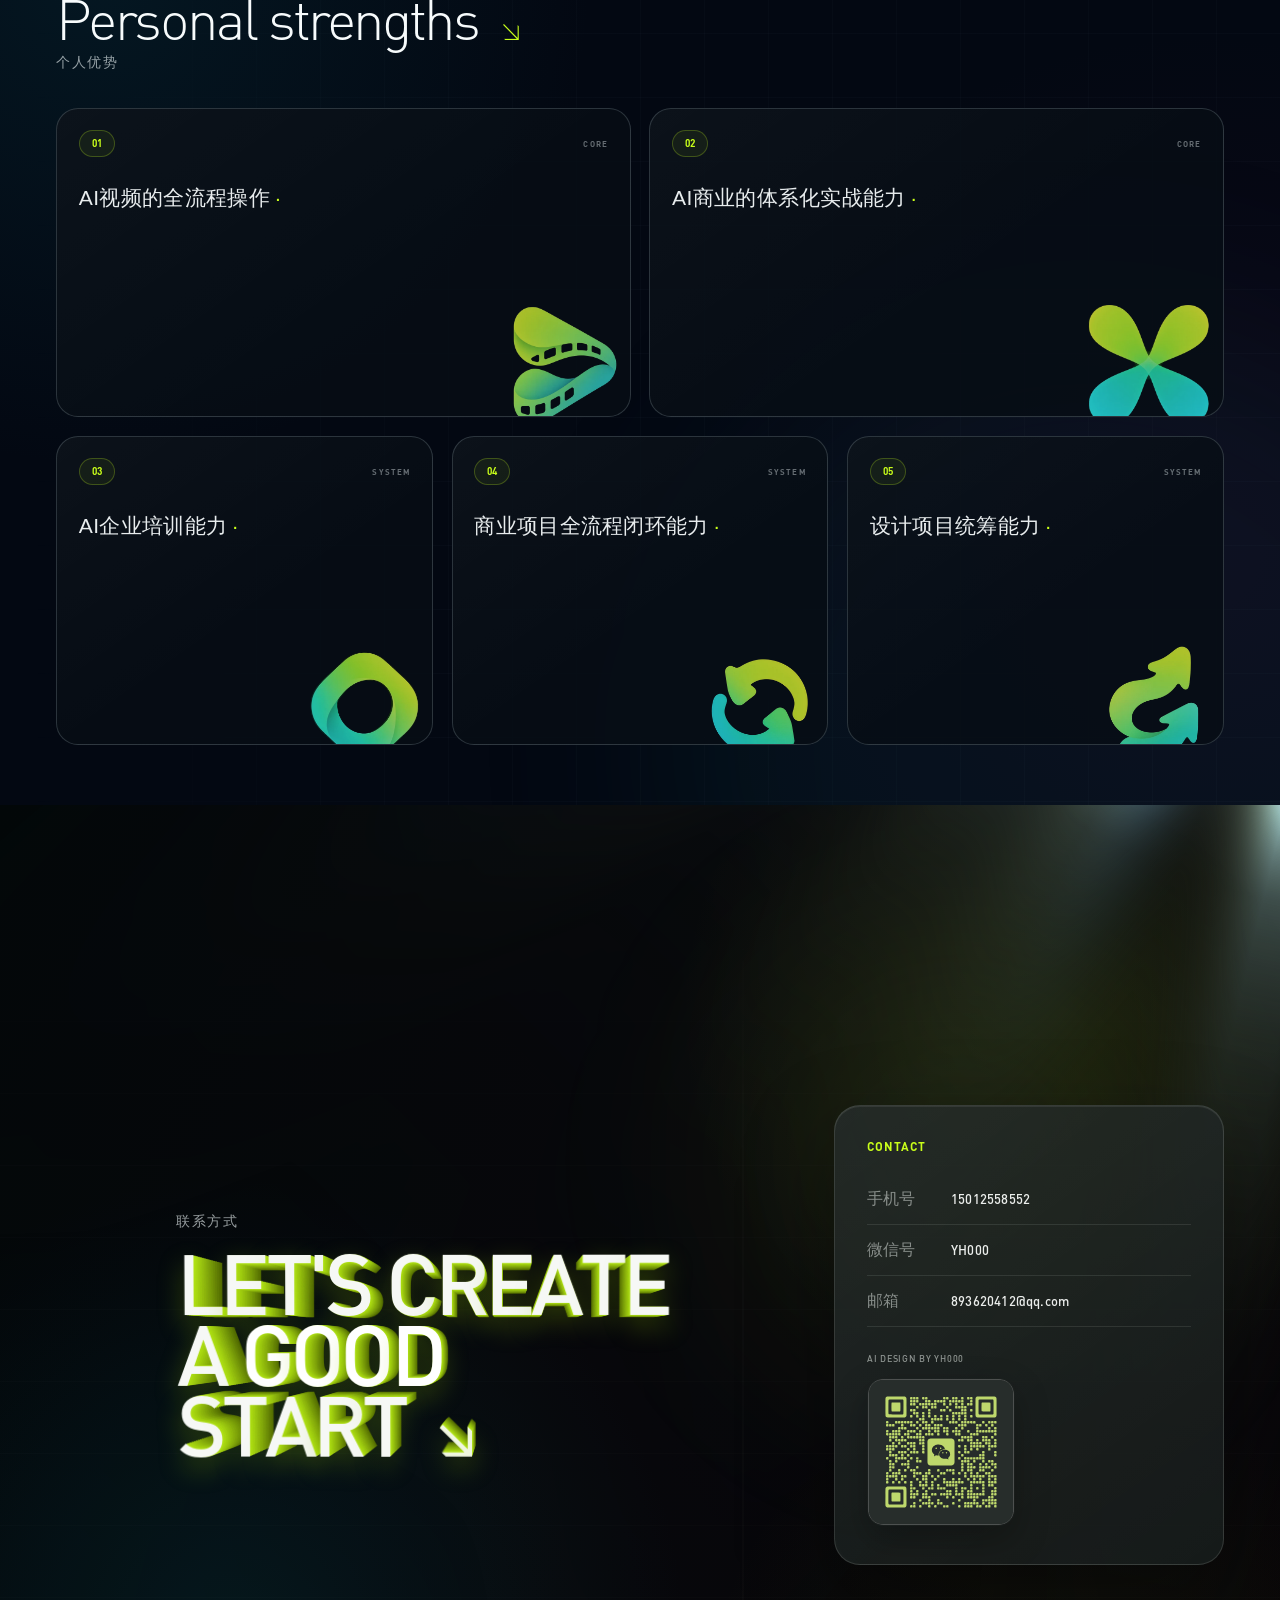
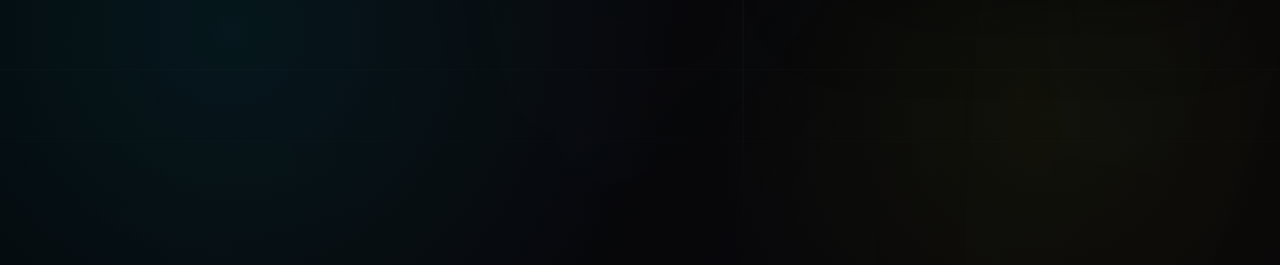
==== commit e28ae522: "Add files via upload" ====
--- a/index.html
+++ b/index.html
@@ -58,7 +58,7 @@
 </head><body><main class="portfolio-page"><header class="site-header" aria-label="主导航"><a class="brand" href="#home" aria-label="返回首页" style="padding:0 11px 0 11px;min-width:0;"><span class="brand-mark" aria-hidden="true"><img src="yh000-ip-v2.webp" alt=""/></span><span class="brand-name">YH000</span></a><nav class="primary-nav" aria-label="作品集导航"><div class="goo-layer" aria-hidden="true"><span class="goo-blob"></span></div><a href="#experience">工作经历</a><a href="#works">服务内容</a><a href="#strengths">个人优势</a></nav><a class="contact" href="#contact" aria-label="前往联系方式"><span class="contact-label">联系方式</span></a></header><section class="portfolio-shell" id="home" aria-label="YH000 PORTFOLIO"><div class="hero-media" aria-hidden="true"><video src="hero-bg-mobile-720.mp4" autoPlay="" muted="" loop="" playsInline="" preload="auto" disablePictureInPicture="" disableRemotePlayback=""></video></div><audio src="新项目.m4a" loop="" preload="metadata" aria-hidden="true"></audio><div class="hero-shade" aria-hidden="true"></div><button class="sound-toggle" type="button" aria-label="打开背景视频声音" aria-pressed="false"><span class="sound-toggle-bars" aria-hidden="true"><i></i><i></i><i></i><i></i></span><span>SOUND OFF</span></button><section class="hero-copy" aria-labelledby="hero-title"><div class="hero-copy-inner"><h1 id="hero-title"><span>YH000</span><span>PORTFOLIO</span></h1><p>视觉作品集地图</p></div></section><!-- ===WORK-GALLERY-START=== (整块作品画廊 section 被注释隐藏，需要时可恢复) -->
 <!--<section class="work-gallery" aria-label="作品画廊，可使用鼠标滚轮、拖动或键盘方向键浏览" tabindex="0"><div class="gallery-track"><div class="gallery-group" aria-hidden="false"><figure class="work-card" role="button" tabindex="0" data-work-index="0" aria-label="查看作品：拂过柔软绿意 / SOFT GREEN BREEZE"><img src="works/Frame 14.png" alt="拂过柔软绿意 / SOFT GREEN BREEZE" draggable="false" decoding="async" loading="eager"/></figure><figure class="work-card" role="button" tabindex="0" data-work-index="1" aria-label="查看作品：青柠开心果酥塔 / LIME PISTACHIO"><img src="works/Frame 1.png" alt="青柠开心果酥塔 / LIME PISTACHIO" draggable="false" decoding="async" loading="eager"/></figure><figure class="work-card" role="button" tabindex="0" data-work-index="2" aria-label="查看作品：微风轻轻耳畔 / WHISPER IN THE BREEZE"><img src="works/Frame 2.png" alt="微风轻轻耳畔 / WHISPER IN THE BREEZE" draggable="false" decoding="async" loading="eager"/></figure><figure class="work-card" role="button" tabindex="0" data-work-index="3" aria-label="查看作品：草莓云朵绒绒糕 / PINK BERRY CAKE"><img src="works/Frame 3.png" alt="草莓云朵绒绒糕 / PINK BERRY CAKE" draggable="false" decoding="async" loading="eager"/></figure><figure class="work-card" role="button" tabindex="0" data-work-index="4" aria-label="查看作品：漫步光影之间 / BETWEEN LIGHT AND SHADOW"><img src="works/Frame 4.png" alt="漫步光影之间 / BETWEEN LIGHT AND SHADOW" draggable="false" decoding="async" loading="eager"/></figure><figure class="work-card" role="button" tabindex="0" data-work-index="5" aria-label="查看作品：榛果黑巧慕斯塔 / CARAMEL CHOCOLATE"><img src="works/Frame 5.png" alt="榛果黑巧慕斯塔 / CARAMEL CHOCOLATE" draggable="false" decoding="async" loading="eager"/></figure><figure class="work-card" role="button" tabindex="0" data-work-index="6" aria-label="查看作品：穿过静谧林海 / THROUGH THE QUIET FOREST"><img src="works/Frame 6.png" alt="穿过静谧林海 / THROUGH THE QUIET FOREST" draggable="false" decoding="async" loading="eager"/></figure><figure class="work-card" role="button" tabindex="0" data-work-index="7" aria-label="查看作品：黄桃焦糖布丁糕 / PEACH CARAMEL FLAN"><img src="works/Frame 7.png" alt="黄桃焦糖布丁糕 / PEACH CARAMEL FLAN" draggable="false" decoding="async" loading="eager"/></figure><figure class="work-card" role="button" tabindex="0" data-work-index="8" aria-label="查看作品：为乐而连 / CONNECT WITH JOY"><img src="works/Frame 8.png" alt="为乐而连 / CONNECT WITH JOY" draggable="false" decoding="async" loading="eager"/></figure><figure class="work-card" role="button" tabindex="0" data-work-index="9" aria-label="查看作品：青柠集饮 / GREEN CRUSH"><img src="works/Frame 9.png" alt="青柠集饮 / GREEN CRUSH" draggable="false" decoding="async" loading="lazy"/></figure><figure class="work-card" role="button" tabindex="0" data-work-index="10" aria-label="查看作品：为乐而写 / WRITE WITH JOY"><img src="works/Frame 10.png" alt="为乐而写 / WRITE WITH JOY" draggable="false" decoding="async" loading="lazy"/></figure><figure class="work-card" role="button" tabindex="0" data-work-index="11" aria-label="查看作品：金色花漾 / GOLDEN BLOOM"><img src="works/Frame 11.png" alt="金色花漾 / GOLDEN BLOOM" draggable="false" decoding="async" loading="lazy"/></figure><figure class="work-card" role="button" tabindex="0" data-work-index="12" aria-label="查看作品：为乐而聚 / GATHER WITH JOY"><img src="works/Frame 12.png" alt="为乐而聚 / GATHER WITH JOY" draggable="false" decoding="async" loading="lazy"/></figure><figure class="work-card" role="button" tabindex="0" data-work-index="13" aria-label="查看作品：桃色梦境 / PEACH REVERIE"><img src="works/Frame 13.png" alt="桃色梦境 / PEACH REVERIE" draggable="false" decoding="async" loading="lazy"/></figure></div><div class="gallery-group" aria-hidden="true"><figure class="work-card" role="button" tabindex="-1" data-work-index="0"><img src="works/Frame 14.png" alt="" draggable="false" decoding="async" loading="eager"/></figure><figure class="work-card" role="button" tabindex="-1" data-work-index="1"><img src="works/Frame 1.png" alt="" draggable="false" decoding="async" loading="eager"/></figure><figure class="work-card" role="button" tabindex="-1" data-work-index="2"><img src="works/Frame 2.png" alt="" draggable="false" decoding="async" loading="eager"/></figure><figure class="work-card" role="button" tabindex="-1" data-work-index="3"><img src="works/Frame 3.png" alt="" draggable="false" decoding="async" loading="eager"/></figure><figure class="work-card" role="button" tabindex="-1" data-work-index="4"><img src="works/Frame 4.png" alt="" draggable="false" decoding="async" loading="eager"/></figure><figure class="work-card" role="button" tabindex="-1" data-work-index="5"><img src="works/Frame 5.png" alt="" draggable="false" decoding="async" loading="eager"/></figure><figure class="work-card" role="button" tabindex="-1" data-work-index="6"><img src="works/Frame 6.png" alt="" draggable="false" decoding="async" loading="eager"/></figure><figure class="work-card" role="button" tabindex="-1" data-work-index="7"><img src="works/Frame 7.png" alt="" draggable="false" decoding="async" loading="eager"/></figure><figure class="work-card" role="button" tabindex="-1" data-work-index="8"><img src="works/Frame 8.png" alt="" draggable="false" decoding="async" loading="eager"/></figure><figure class="work-card" role="button" tabindex="-1" data-work-index="9"><img src="works/Frame 9.png" alt="" draggable="false" decoding="async" loading="lazy"/></figure><figure class="work-card" role="button" tabindex="-1" data-work-index="10"><img src="works/Frame 10.png" alt="" draggable="false" decoding="async" loading="lazy"/></figure><figure class="work-card" role="button" tabindex="-1" data-work-index="11"><img src="works/Frame 11.png" alt="" draggable="false" decoding="async" loading="lazy"/></figure><figure class="work-card" role="button" tabindex="-1" data-work-index="12"><img src="works/Frame 12.png" alt="" draggable="false" decoding="async" loading="lazy"/></figure><figure class="work-card" role="button" tabindex="-1" data-work-index="13"><img src="works/Frame 13.png" alt="" draggable="false" decoding="async" loading="lazy"/></figure></div></div></section-->
 <!-- ===WORK-GALLERY-END=== -->></section><section class="experience-section" id="experience" aria-labelledby="experience-title"><div class="experience-glow" aria-hidden="true"></div><div class="experience-inner scroll-reveal"><header class="experience-heading"><p>个人经历</p><h2 id="experience-title">WORK EXPERIENCE <span aria-hidden="true">↘</span></h2></header><div class="experience-profile"><figure class="experience-portrait"><img src="Frame 1.png" alt="YH000 个人 IP 形象"/><span class="experience-cursor-tag" aria-hidden="true"><span class="experience-cursor-tag-inner">10 YEARS/AI DESIGNER · YH000</span></span></figure><div class="experience-about"><p class="experience-eyebrow">ABOUT ME</p><h3>Hi, I am YH000</h3><p class="experience-intro">我是YH000，是一名资深视觉设计师，擅长制作品牌、运营、官网、UI/UX、等设计内容，希望可以建立深度合作。</p><div class="experience-highlights" aria-label="个人亮点"><article><span>当前身份</span><strong>AI Designer</strong></article><article><span>服务方向</span><strong>品牌 / 运营 / 官网</strong></article><article><span>手机</span><strong>15012558551</strong></article><article><span>邮箱</span><strong>893620412@qq.com</strong></article></div><div class="experience-stats" aria-label="数据亮点"><article><strong>10<span>年+</span></strong><p>科班经验</p></article><article><strong>6<span>年+</span></strong><p>大厂经验</p></article><article><strong>200<span>w+</span></strong><p>制作项目</p></article></div><div class="experience-tags"><p>个性标签</p><div><span>AI 设计师</span><span>自由创作者</span><span>腾讯公共设计项目成员</span></div></div></div></div><div class="career-block"><div class="career-title-row"><p>CAREER PATH</p><h3>工作经历</h3></div><div class="career-timeline"><article class="career-item"><div class="career-marker" aria-hidden="true"></div><time>2024.04 — 至今</time><h4>鲸海拾贝科技有限公司</h4><strong>AI商务经理</strong><p>负责AIGC商业项目，包括但不限于AI视频创作、AI设计创作、AI短剧、漫剧。</p></article><article class="career-item"><div class="career-marker" aria-hidden="true"></div><time>2023.04 — 2024.04</time><h4>上海同星智能科技有限公司</h4><strong>UI设计师</strong><p>负责团队项目B端的界面设计、物料设计，承接后端内容制作。</p></article><article class="career-item"><div class="career-marker" aria-hidden="true"></div><time>2021.09 — 2023.04</time><h4>上海墨诺科技有限公司</h4><strong>视觉设计师</strong><p>负责团队的视觉物料设计，包括KV设计、详情页设计、插画设计等。</p></article></div></div></div></section><section class="personal-works-section" id="works" aria-labelledby="personal-works-title"><div class="personal-works-glow" aria-hidden="true"></div><div class="personal-works-inner scroll-reveal"><header class="personal-works-heading"><p>个人作品</p><h2 id="personal-works-title">Personal Works <span aria-hidden="true">↘</span></h2></header><div class="personal-works-grid"><a class="personal-work-card" aria-label="查看AI视频案例"><div class="personal-work-cover"><img src="work-categories/ai-video-cover.webp" alt="AI视频案例封面"/><span>01</span></div><div class="personal-work-copy"><p>AI VIDEO</p><div><h3>AI视频案例</h3><span aria-hidden="true">↗</span></div><small>TVC视频 / 产品视频 / 短剧视频</small></div></a><a class="personal-work-card" aria-label="查看AI设计案例"><div class="personal-work-cover"><img src="work-categories/ai-design-cover.webp" alt="AI设计案例封面"/><span>02</span></div><div class="personal-work-copy"><p>AI DESIGN</p><div><h3>AI设计案例</h3><span aria-hidden="true">↗</span></div><small>营销海报 / 电商海报 / IP设计</small></div></a><a class="personal-work-card" aria-label="查看信息流视频案例"><div class="personal-work-cover"><img src="work-categories/feed-video-cover.webp" alt="信息流视频案例封面"/><span>03</span></div><div class="personal-work-copy"><p>FEED VIDEO</p><div><h3>信息流视频案例</h3><span aria-hidden="true">↗</span></div><small>投放视频 / 宣传视频 / 营销视频</small></div></a></div></div></section><section class="strengths-section" id="strengths" aria-labelledby="strengths-title"><div class="strengths-glow" aria-hidden="true"></div><div class="strengths-inner scroll-reveal"><header class="strengths-heading"><p>个人优势</p><h2 id="strengths-title">Personal strengths <span aria-hidden="true">↘</span></h2></header><div class="strengths-grid"><article class="strength-card strength-card-wide" tabindex="0"><div class="strength-card-meta"><span>01</span><small>CORE</small></div><h3>AI视频的全流程操作<span>·</span></h3><div class="strength-details"><p>DETAILS</p><ul><li>脚本策划与分镜设计</li><li>AI生成与多模态制作</li><li>后期剪辑与成片交付</li></ul></div><img src="strengths/strength-1.webp" alt="AI视频全流程能力图标"/></article><article class="strength-card strength-card-wide" tabindex="0"><div class="strength-card-meta"><span>02</span><small>CORE</small></div><h3>AI商业的体系化实战能力<span>·</span></h3><div class="strength-details"><p>DETAILS</p><ul><li>AI商业模式梳理与落地</li><li>AI工具矩阵的选型与整合</li><li>数据驱动的效果优化</li></ul></div><img src="strengths/strength-2.webp" alt="AI商业实战能力图标"/></article><article class="strength-card" tabindex="0"><div class="strength-card-meta"><span>03</span><small>SYSTEM</small></div><h3>AI企业培训能力<span>·</span></h3><div class="strength-details"><p>DETAILS</p><ul><li>课程体系设计与内容研发</li><li>实战工作坊的组织与执行</li><li>培训效果评估与持续赋能</li></ul></div><img src="strengths/strength-3.webp" alt="AI企业培训能力图标"/></article><article class="strength-card" tabindex="0"><div class="strength-card-meta"><span>04</span><small>SYSTEM</small></div><h3>商业项目全流程闭环能力<span>·</span></h3><div class="strength-details"><p>DETAILS</p><ul><li>需求洞察与项目立项</li><li>跨角色协作与进度管控</li><li>交付验收与复盘沉淀</li></ul></div><img src="strengths/strength-4.webp" alt="商业项目闭环能力图标"/></article><article class="strength-card" tabindex="0"><div class="strength-card-meta"><span>05</span><small>SYSTEM</small></div><h3>设计项目统筹能力<span>·</span></h3><div class="strength-details"><p>DETAILS</p><ul><li>设计需求理解与创意转化</li><li>多工种设计资源的调度管理</li><li>设计质量把控与品牌一致性</li></ul></div><img src="strengths/strength-5.webp" alt="设计项目统筹能力图标"/></article></div></div></section><section class="contact-section" id="contact" aria-labelledby="contact-title"><div class="contact-section-glow" aria-hidden="true"></div>
-<div class="contact-side-rays" aria-hidden="true"></div><div class="contact-section-inner scroll-reveal"><div class="contact-intro"><p class="contact-section-kicker">联系方式</p><h2 id="contact-title" class="text-pressure"><span class="text-pressure-line"><span class="text-pressure-segment"><span class="text-pressure-char">L</span><span class="text-pressure-char">E</span><span class="text-pressure-char">T</span><span class="text-pressure-char">&#x27;</span><span class="text-pressure-char">S</span><span class="text-pressure-char"> </span><span class="text-pressure-char">C</span><span class="text-pressure-char">R</span><span class="text-pressure-char">E</span><span class="text-pressure-char">A</span><span class="text-pressure-char">T</span><span class="text-pressure-char">E</span></span></span><span class="text-pressure-line"><span class="text-pressure-segment"><span class="text-pressure-char">A</span><span class="text-pressure-char"> </span></span><span class="text-pressure-segment is-accent"><span class="text-pressure-char">G</span><span class="text-pressure-char">O</span><span class="text-pressure-char">O</span><span class="text-pressure-char">D</span></span></span><span class="text-pressure-line"><span class="text-pressure-segment"><span class="text-pressure-char">S</span><span class="text-pressure-char">T</span><span class="text-pressure-char">A</span><span class="text-pressure-char">R</span><span class="text-pressure-char">T</span><span class="text-pressure-char"> </span></span><span class="text-pressure-segment is-arrow"><span class="text-pressure-char">↘</span></span></span></h2></div><aside class="contact-panel" aria-label="联系方式"><div class="contact-panel-topline"><span>CONTACT</span></div><dl class="contact-list"><div><dt>手机号</dt><dd><a href="tel:19529307323">15012558552</a></dd></div><div><dt>微信号</dt><dd>YH000</dd></div><div><dt>邮箱</dt><dd><a href="mailto:mx22154@163.com">893620412@qq.com</a></dd></div></dl><div class="contact-qr-block"><p>AI DESIGN BY YH000</p><img class="contact-qr-frame" src="contact-qr.svg" alt="个人微信二维码"></div></aside></div></section></main><script id="_R_">import("/assets/index-rxIiwHWK.js")</script>
+<div class="contact-side-rays" aria-hidden="true"></div><div class="contact-section-inner scroll-reveal"><div class="contact-intro"><p class="contact-section-kicker">联系方式</p><h2 id="contact-title" class="text-pressure"><span class="text-pressure-line"><span class="text-pressure-segment"><span class="text-pressure-char">L</span><span class="text-pressure-char">E</span><span class="text-pressure-char">T</span><span class="text-pressure-char">&#x27;</span><span class="text-pressure-char">S</span><span class="text-pressure-char"> </span><span class="text-pressure-char">C</span><span class="text-pressure-char">R</span><span class="text-pressure-char">E</span><span class="text-pressure-char">A</span><span class="text-pressure-char">T</span><span class="text-pressure-char">E</span></span></span><span class="text-pressure-line"><span class="text-pressure-segment"><span class="text-pressure-char">A</span><span class="text-pressure-char"> </span></span><span class="text-pressure-segment is-accent"><span class="text-pressure-char">G</span><span class="text-pressure-char">O</span><span class="text-pressure-char">O</span><span class="text-pressure-char">D</span></span></span><span class="text-pressure-line"><span class="text-pressure-segment"><span class="text-pressure-char">S</span><span class="text-pressure-char">T</span><span class="text-pressure-char">A</span><span class="text-pressure-char">R</span><span class="text-pressure-char">T</span><span class="text-pressure-char"> </span></span><span class="text-pressure-segment is-arrow"><span class="text-pressure-char">↘</span></span></span></h2></div><aside class="contact-panel" aria-label="联系方式"><div class="contact-panel-topline"><span>CONTACT</span></div><dl class="contact-list"><div><dt>手机号</dt><dd><a href="tel:19529307323">15012558552</a></dd></div><div><dt>微信号</dt><dd>YH000</dd></div><div><dt>邮箱</dt><dd><a href="mailto:mx22154@163.com">893620412@qq.com</a></dd></div></dl><div class="contact-qr-block"><p>AI DESIGN BY YH000</p><img class="contact-qr-frame" src="contact-qr.svg" alt="个人微信二维码"></div></aside></div></section></main>
 <script>
 /* local.html 本地补丁：file:// 下 React 无法运行，手动还原视频选源 + 画廊自动滚动 */
 (function () {
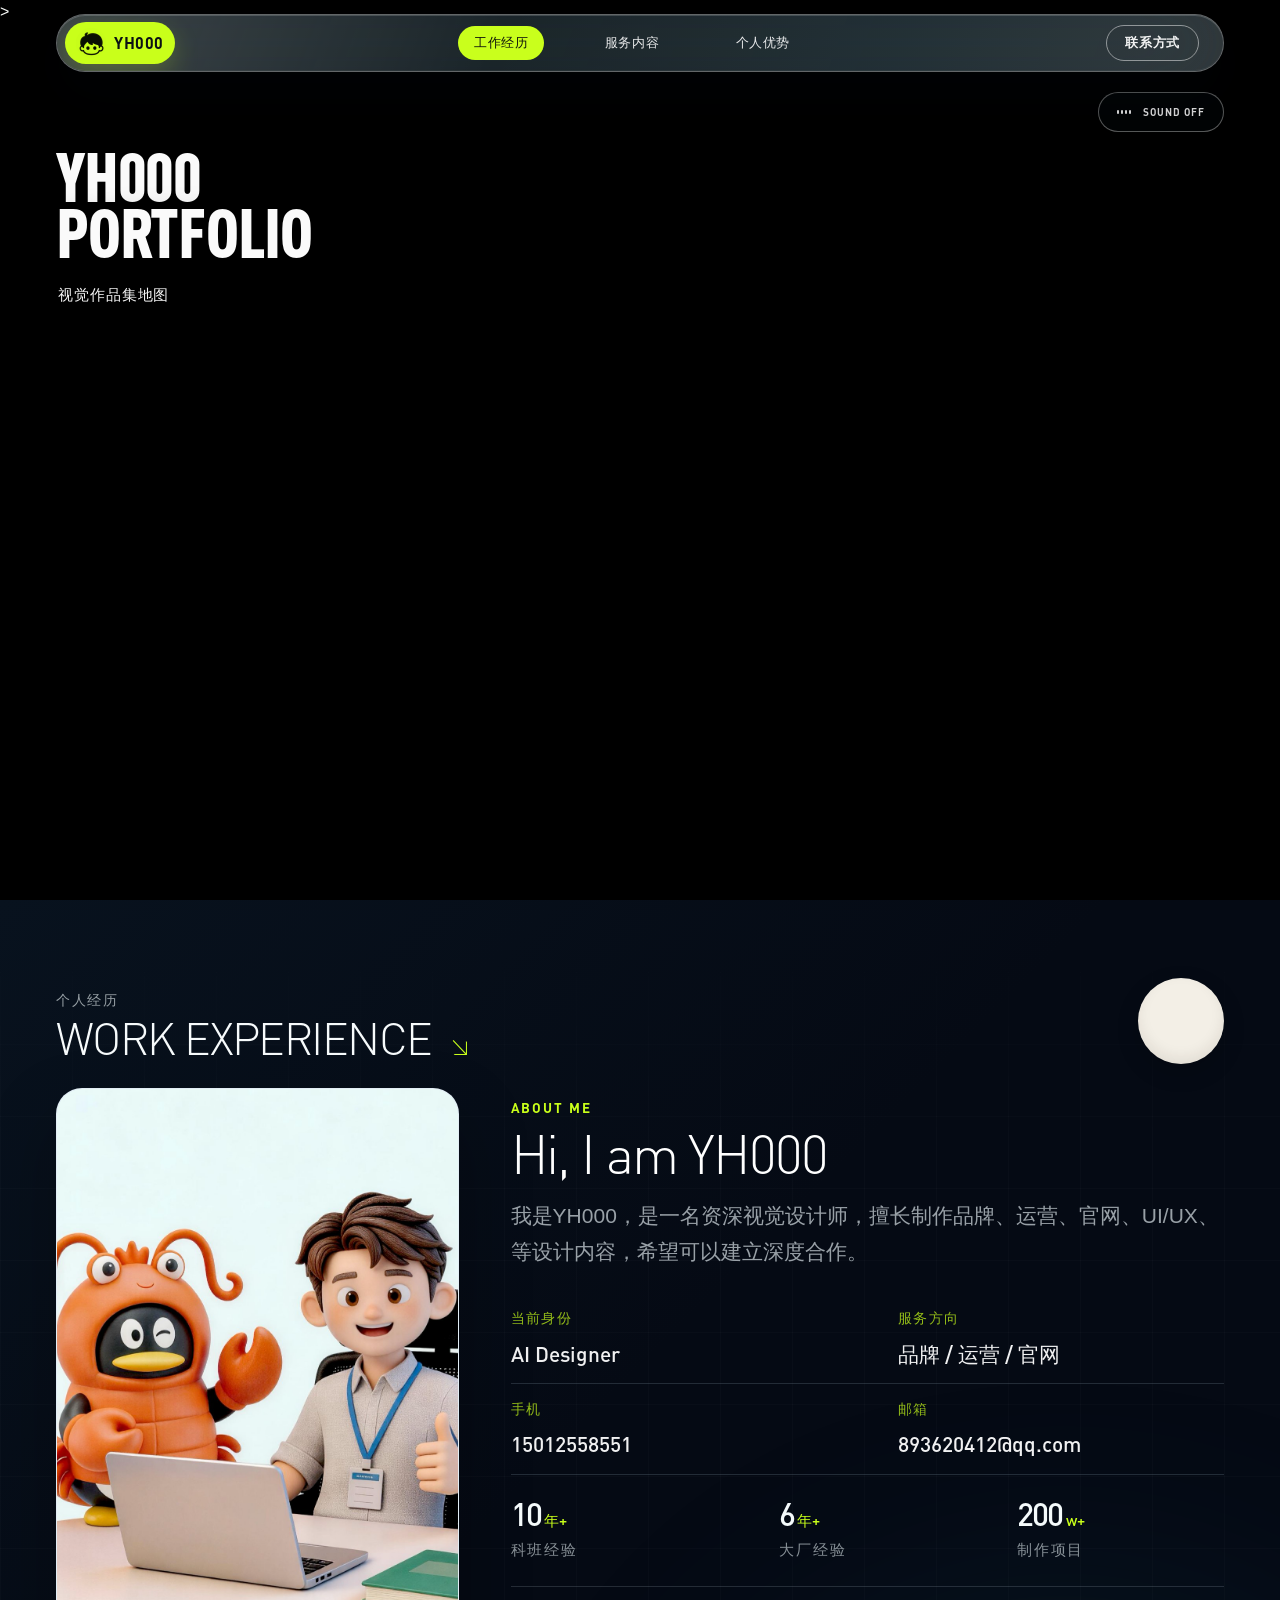
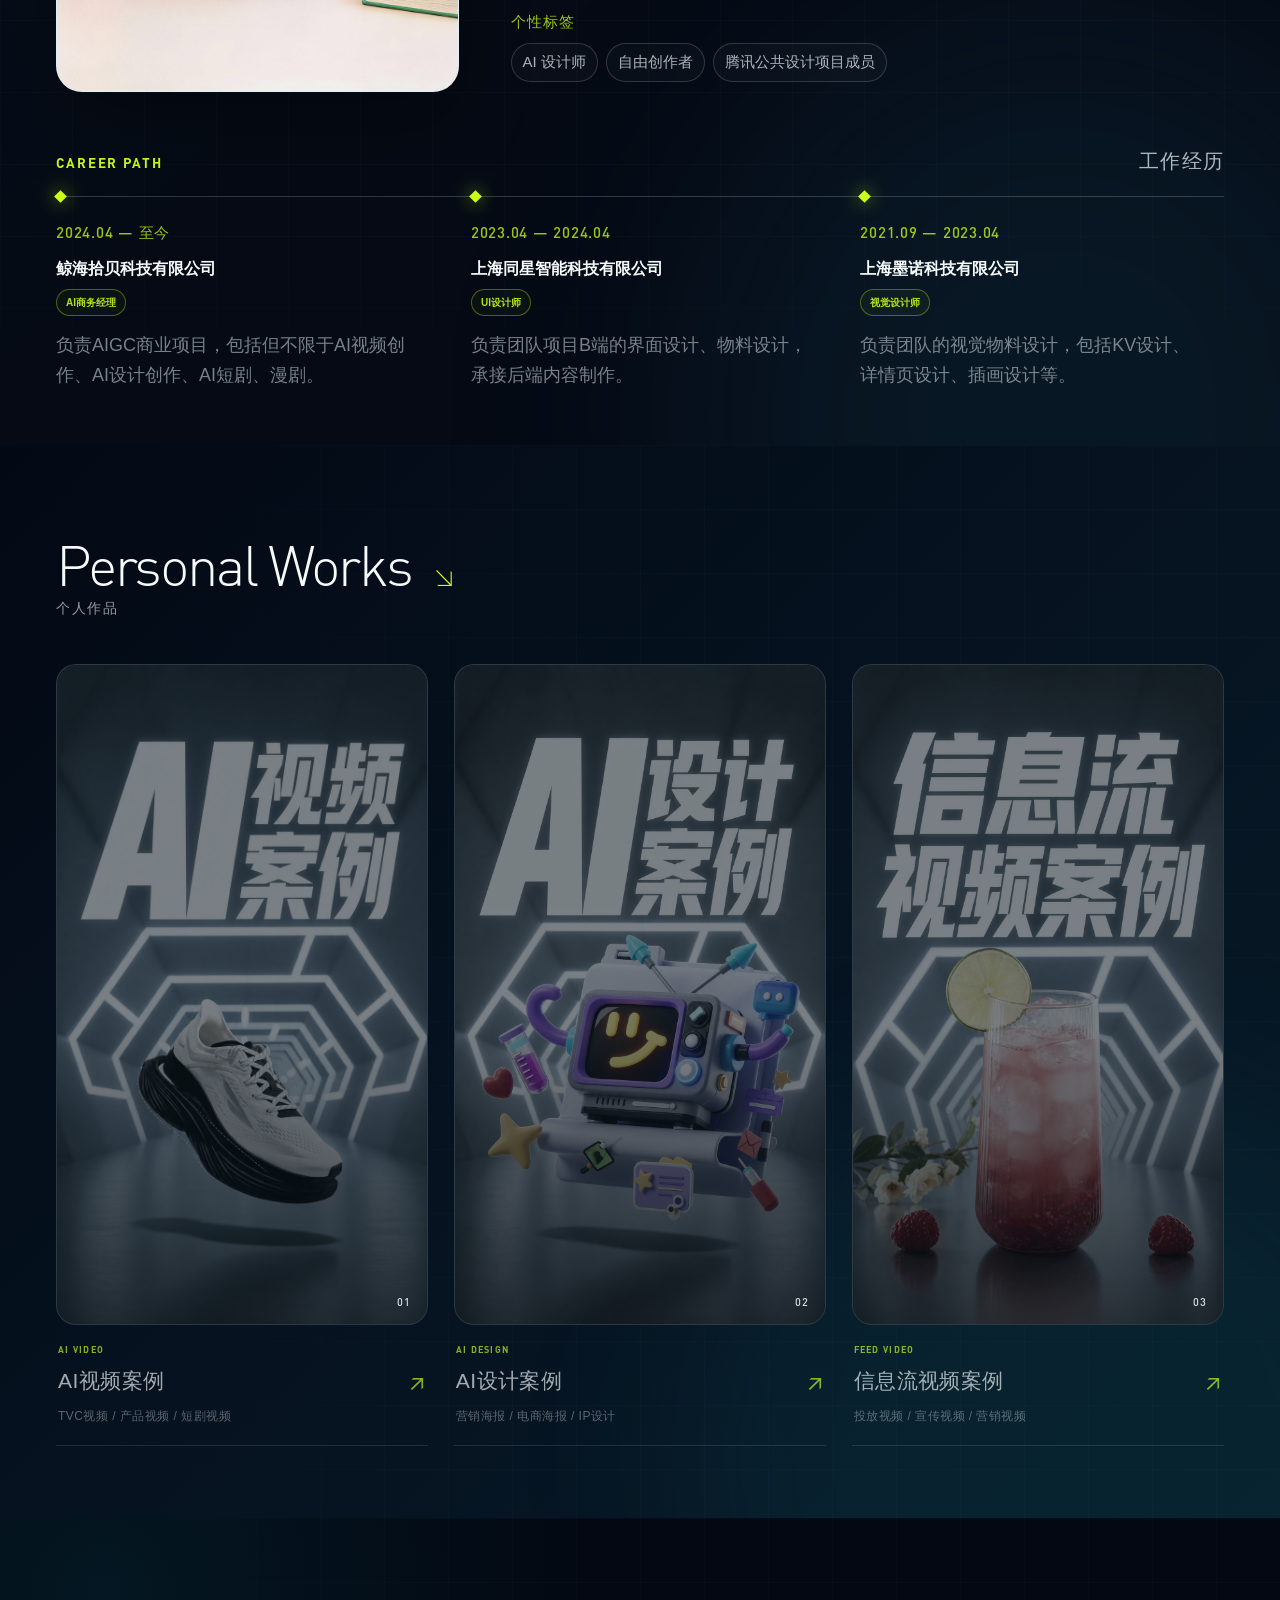
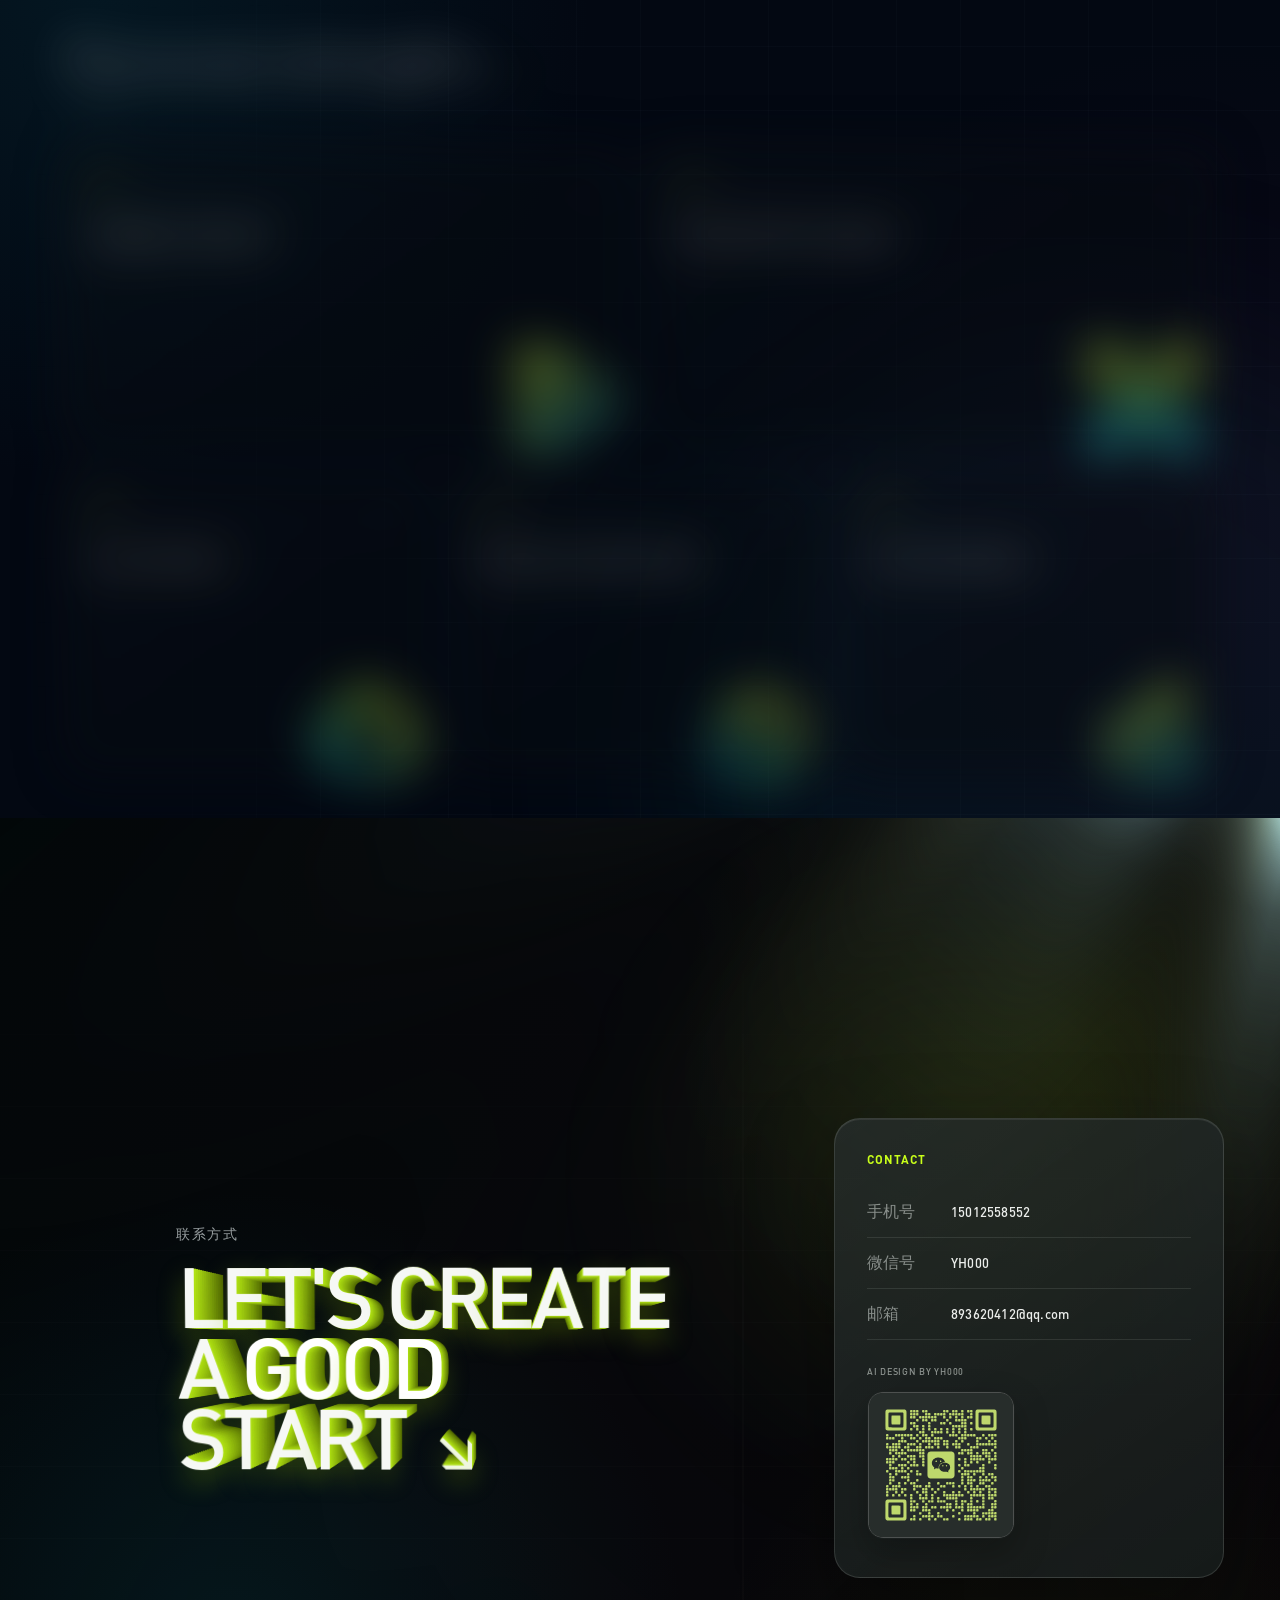
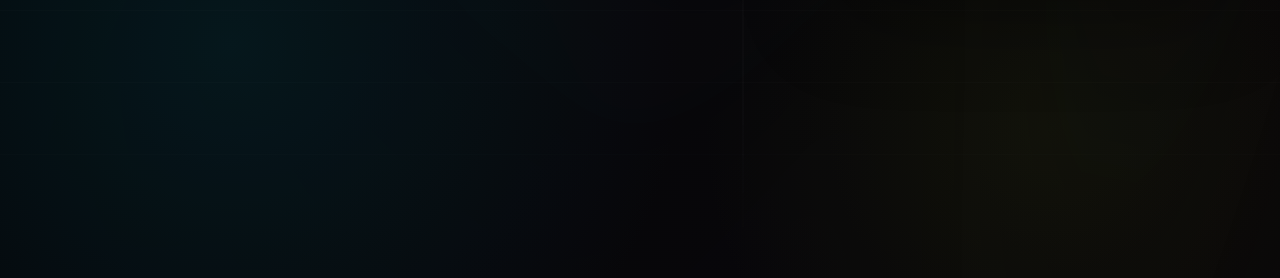
==== commit cd8a359e: "Add files via upload" ====
--- a/index.html
+++ b/index.html
@@ -54,10 +54,17 @@
 
 /* === 联系方式标签字号 16px === */
 .contact-list dt{font-size:16px!important}
+
+/* === 个人经历标题右侧：Grok Bot 动效 IP（限定高度 86px） === */
+.experience-heading{display:flex;flex-direction:row;align-items:center;justify-content:space-between;gap:16px}
+.experience-heading-text{display:flex;flex-direction:column;gap:4px;min-width:0}
+.experience-ip{height:86px;width:86px;flex:0 0 auto;display:flex;align-items:center;justify-content:center;border-radius:50%;background:#f3efe6;box-shadow:inset 0 -6px 14px rgba(40,30,10,.08),0 8px 22px rgba(0,0,0,.18);overflow:visible;cursor:pointer;user-select:none;-webkit-user-select:none;touch-action:manipulation}
+.experience-ip svg{width:72px;height:72px;overflow:visible;color-scheme:light}
+@media (max-width:600px){.experience-ip{height:64px;width:64px}.experience-ip svg{width:54px;height:54px}}
 </style>
 </head><body><main class="portfolio-page"><header class="site-header" aria-label="主导航"><a class="brand" href="#home" aria-label="返回首页" style="padding:0 11px 0 11px;min-width:0;"><span class="brand-mark" aria-hidden="true"><img src="yh000-ip-v2.webp" alt=""/></span><span class="brand-name">YH000</span></a><nav class="primary-nav" aria-label="作品集导航"><div class="goo-layer" aria-hidden="true"><span class="goo-blob"></span></div><a href="#experience">工作经历</a><a href="#works">服务内容</a><a href="#strengths">个人优势</a></nav><a class="contact" href="#contact" aria-label="前往联系方式"><span class="contact-label">联系方式</span></a></header><section class="portfolio-shell" id="home" aria-label="YH000 PORTFOLIO"><div class="hero-media" aria-hidden="true"><video src="hero-bg-mobile-720.mp4" autoPlay="" muted="" loop="" playsInline="" preload="auto" disablePictureInPicture="" disableRemotePlayback=""></video></div><audio src="新项目.m4a" loop="" preload="metadata" aria-hidden="true"></audio><div class="hero-shade" aria-hidden="true"></div><button class="sound-toggle" type="button" aria-label="打开背景视频声音" aria-pressed="false"><span class="sound-toggle-bars" aria-hidden="true"><i></i><i></i><i></i><i></i></span><span>SOUND OFF</span></button><section class="hero-copy" aria-labelledby="hero-title"><div class="hero-copy-inner"><h1 id="hero-title"><span>YH000</span><span>PORTFOLIO</span></h1><p>视觉作品集地图</p></div></section><!-- ===WORK-GALLERY-START=== (整块作品画廊 section 被注释隐藏，需要时可恢复) -->
 <!--<section class="work-gallery" aria-label="作品画廊，可使用鼠标滚轮、拖动或键盘方向键浏览" tabindex="0"><div class="gallery-track"><div class="gallery-group" aria-hidden="false"><figure class="work-card" role="button" tabindex="0" data-work-index="0" aria-label="查看作品：拂过柔软绿意 / SOFT GREEN BREEZE"><img src="works/Frame 14.png" alt="拂过柔软绿意 / SOFT GREEN BREEZE" draggable="false" decoding="async" loading="eager"/></figure><figure class="work-card" role="button" tabindex="0" data-work-index="1" aria-label="查看作品：青柠开心果酥塔 / LIME PISTACHIO"><img src="works/Frame 1.png" alt="青柠开心果酥塔 / LIME PISTACHIO" draggable="false" decoding="async" loading="eager"/></figure><figure class="work-card" role="button" tabindex="0" data-work-index="2" aria-label="查看作品：微风轻轻耳畔 / WHISPER IN THE BREEZE"><img src="works/Frame 2.png" alt="微风轻轻耳畔 / WHISPER IN THE BREEZE" draggable="false" decoding="async" loading="eager"/></figure><figure class="work-card" role="button" tabindex="0" data-work-index="3" aria-label="查看作品：草莓云朵绒绒糕 / PINK BERRY CAKE"><img src="works/Frame 3.png" alt="草莓云朵绒绒糕 / PINK BERRY CAKE" draggable="false" decoding="async" loading="eager"/></figure><figure class="work-card" role="button" tabindex="0" data-work-index="4" aria-label="查看作品：漫步光影之间 / BETWEEN LIGHT AND SHADOW"><img src="works/Frame 4.png" alt="漫步光影之间 / BETWEEN LIGHT AND SHADOW" draggable="false" decoding="async" loading="eager"/></figure><figure class="work-card" role="button" tabindex="0" data-work-index="5" aria-label="查看作品：榛果黑巧慕斯塔 / CARAMEL CHOCOLATE"><img src="works/Frame 5.png" alt="榛果黑巧慕斯塔 / CARAMEL CHOCOLATE" draggable="false" decoding="async" loading="eager"/></figure><figure class="work-card" role="button" tabindex="0" data-work-index="6" aria-label="查看作品：穿过静谧林海 / THROUGH THE QUIET FOREST"><img src="works/Frame 6.png" alt="穿过静谧林海 / THROUGH THE QUIET FOREST" draggable="false" decoding="async" loading="eager"/></figure><figure class="work-card" role="button" tabindex="0" data-work-index="7" aria-label="查看作品：黄桃焦糖布丁糕 / PEACH CARAMEL FLAN"><img src="works/Frame 7.png" alt="黄桃焦糖布丁糕 / PEACH CARAMEL FLAN" draggable="false" decoding="async" loading="eager"/></figure><figure class="work-card" role="button" tabindex="0" data-work-index="8" aria-label="查看作品：为乐而连 / CONNECT WITH JOY"><img src="works/Frame 8.png" alt="为乐而连 / CONNECT WITH JOY" draggable="false" decoding="async" loading="eager"/></figure><figure class="work-card" role="button" tabindex="0" data-work-index="9" aria-label="查看作品：青柠集饮 / GREEN CRUSH"><img src="works/Frame 9.png" alt="青柠集饮 / GREEN CRUSH" draggable="false" decoding="async" loading="lazy"/></figure><figure class="work-card" role="button" tabindex="0" data-work-index="10" aria-label="查看作品：为乐而写 / WRITE WITH JOY"><img src="works/Frame 10.png" alt="为乐而写 / WRITE WITH JOY" draggable="false" decoding="async" loading="lazy"/></figure><figure class="work-card" role="button" tabindex="0" data-work-index="11" aria-label="查看作品：金色花漾 / GOLDEN BLOOM"><img src="works/Frame 11.png" alt="金色花漾 / GOLDEN BLOOM" draggable="false" decoding="async" loading="lazy"/></figure><figure class="work-card" role="button" tabindex="0" data-work-index="12" aria-label="查看作品：为乐而聚 / GATHER WITH JOY"><img src="works/Frame 12.png" alt="为乐而聚 / GATHER WITH JOY" draggable="false" decoding="async" loading="lazy"/></figure><figure class="work-card" role="button" tabindex="0" data-work-index="13" aria-label="查看作品：桃色梦境 / PEACH REVERIE"><img src="works/Frame 13.png" alt="桃色梦境 / PEACH REVERIE" draggable="false" decoding="async" loading="lazy"/></figure></div><div class="gallery-group" aria-hidden="true"><figure class="work-card" role="button" tabindex="-1" data-work-index="0"><img src="works/Frame 14.png" alt="" draggable="false" decoding="async" loading="eager"/></figure><figure class="work-card" role="button" tabindex="-1" data-work-index="1"><img src="works/Frame 1.png" alt="" draggable="false" decoding="async" loading="eager"/></figure><figure class="work-card" role="button" tabindex="-1" data-work-index="2"><img src="works/Frame 2.png" alt="" draggable="false" decoding="async" loading="eager"/></figure><figure class="work-card" role="button" tabindex="-1" data-work-index="3"><img src="works/Frame 3.png" alt="" draggable="false" decoding="async" loading="eager"/></figure><figure class="work-card" role="button" tabindex="-1" data-work-index="4"><img src="works/Frame 4.png" alt="" draggable="false" decoding="async" loading="eager"/></figure><figure class="work-card" role="button" tabindex="-1" data-work-index="5"><img src="works/Frame 5.png" alt="" draggable="false" decoding="async" loading="eager"/></figure><figure class="work-card" role="button" tabindex="-1" data-work-index="6"><img src="works/Frame 6.png" alt="" draggable="false" decoding="async" loading="eager"/></figure><figure class="work-card" role="button" tabindex="-1" data-work-index="7"><img src="works/Frame 7.png" alt="" draggable="false" decoding="async" loading="eager"/></figure><figure class="work-card" role="button" tabindex="-1" data-work-index="8"><img src="works/Frame 8.png" alt="" draggable="false" decoding="async" loading="eager"/></figure><figure class="work-card" role="button" tabindex="-1" data-work-index="9"><img src="works/Frame 9.png" alt="" draggable="false" decoding="async" loading="lazy"/></figure><figure class="work-card" role="button" tabindex="-1" data-work-index="10"><img src="works/Frame 10.png" alt="" draggable="false" decoding="async" loading="lazy"/></figure><figure class="work-card" role="button" tabindex="-1" data-work-index="11"><img src="works/Frame 11.png" alt="" draggable="false" decoding="async" loading="lazy"/></figure><figure class="work-card" role="button" tabindex="-1" data-work-index="12"><img src="works/Frame 12.png" alt="" draggable="false" decoding="async" loading="lazy"/></figure><figure class="work-card" role="button" tabindex="-1" data-work-index="13"><img src="works/Frame 13.png" alt="" draggable="false" decoding="async" loading="lazy"/></figure></div></div></section-->
-<!-- ===WORK-GALLERY-END=== -->></section><section class="experience-section" id="experience" aria-labelledby="experience-title"><div class="experience-glow" aria-hidden="true"></div><div class="experience-inner scroll-reveal"><header class="experience-heading"><p>个人经历</p><h2 id="experience-title">WORK EXPERIENCE <span aria-hidden="true">↘</span></h2></header><div class="experience-profile"><figure class="experience-portrait"><img src="Frame 1.png" alt="YH000 个人 IP 形象"/><span class="experience-cursor-tag" aria-hidden="true"><span class="experience-cursor-tag-inner">10 YEARS/AI DESIGNER · YH000</span></span></figure><div class="experience-about"><p class="experience-eyebrow">ABOUT ME</p><h3>Hi, I am YH000</h3><p class="experience-intro">我是YH000，是一名资深视觉设计师，擅长制作品牌、运营、官网、UI/UX、等设计内容，希望可以建立深度合作。</p><div class="experience-highlights" aria-label="个人亮点"><article><span>当前身份</span><strong>AI Designer</strong></article><article><span>服务方向</span><strong>品牌 / 运营 / 官网</strong></article><article><span>手机</span><strong>15012558551</strong></article><article><span>邮箱</span><strong>893620412@qq.com</strong></article></div><div class="experience-stats" aria-label="数据亮点"><article><strong>10<span>年+</span></strong><p>科班经验</p></article><article><strong>6<span>年+</span></strong><p>大厂经验</p></article><article><strong>200<span>w+</span></strong><p>制作项目</p></article></div><div class="experience-tags"><p>个性标签</p><div><span>AI 设计师</span><span>自由创作者</span><span>腾讯公共设计项目成员</span></div></div></div></div><div class="career-block"><div class="career-title-row"><p>CAREER PATH</p><h3>工作经历</h3></div><div class="career-timeline"><article class="career-item"><div class="career-marker" aria-hidden="true"></div><time>2024.04 — 至今</time><h4>鲸海拾贝科技有限公司</h4><strong>AI商务经理</strong><p>负责AIGC商业项目，包括但不限于AI视频创作、AI设计创作、AI短剧、漫剧。</p></article><article class="career-item"><div class="career-marker" aria-hidden="true"></div><time>2023.04 — 2024.04</time><h4>上海同星智能科技有限公司</h4><strong>UI设计师</strong><p>负责团队项目B端的界面设计、物料设计，承接后端内容制作。</p></article><article class="career-item"><div class="career-marker" aria-hidden="true"></div><time>2021.09 — 2023.04</time><h4>上海墨诺科技有限公司</h4><strong>视觉设计师</strong><p>负责团队的视觉物料设计，包括KV设计、详情页设计、插画设计等。</p></article></div></div></div></section><section class="personal-works-section" id="works" aria-labelledby="personal-works-title"><div class="personal-works-glow" aria-hidden="true"></div><div class="personal-works-inner scroll-reveal"><header class="personal-works-heading"><p>个人作品</p><h2 id="personal-works-title">Personal Works <span aria-hidden="true">↘</span></h2></header><div class="personal-works-grid"><a class="personal-work-card" aria-label="查看AI视频案例"><div class="personal-work-cover"><img src="work-categories/ai-video-cover.webp" alt="AI视频案例封面"/><span>01</span></div><div class="personal-work-copy"><p>AI VIDEO</p><div><h3>AI视频案例</h3><span aria-hidden="true">↗</span></div><small>TVC视频 / 产品视频 / 短剧视频</small></div></a><a class="personal-work-card" aria-label="查看AI设计案例"><div class="personal-work-cover"><img src="work-categories/ai-design-cover.webp" alt="AI设计案例封面"/><span>02</span></div><div class="personal-work-copy"><p>AI DESIGN</p><div><h3>AI设计案例</h3><span aria-hidden="true">↗</span></div><small>营销海报 / 电商海报 / IP设计</small></div></a><a class="personal-work-card" aria-label="查看信息流视频案例"><div class="personal-work-cover"><img src="work-categories/feed-video-cover.webp" alt="信息流视频案例封面"/><span>03</span></div><div class="personal-work-copy"><p>FEED VIDEO</p><div><h3>信息流视频案例</h3><span aria-hidden="true">↗</span></div><small>投放视频 / 宣传视频 / 营销视频</small></div></a></div></div></section><section class="strengths-section" id="strengths" aria-labelledby="strengths-title"><div class="strengths-glow" aria-hidden="true"></div><div class="strengths-inner scroll-reveal"><header class="strengths-heading"><p>个人优势</p><h2 id="strengths-title">Personal strengths <span aria-hidden="true">↘</span></h2></header><div class="strengths-grid"><article class="strength-card strength-card-wide" tabindex="0"><div class="strength-card-meta"><span>01</span><small>CORE</small></div><h3>AI视频的全流程操作<span>·</span></h3><div class="strength-details"><p>DETAILS</p><ul><li>脚本策划与分镜设计</li><li>AI生成与多模态制作</li><li>后期剪辑与成片交付</li></ul></div><img src="strengths/strength-1.webp" alt="AI视频全流程能力图标"/></article><article class="strength-card strength-card-wide" tabindex="0"><div class="strength-card-meta"><span>02</span><small>CORE</small></div><h3>AI商业的体系化实战能力<span>·</span></h3><div class="strength-details"><p>DETAILS</p><ul><li>AI商业模式梳理与落地</li><li>AI工具矩阵的选型与整合</li><li>数据驱动的效果优化</li></ul></div><img src="strengths/strength-2.webp" alt="AI商业实战能力图标"/></article><article class="strength-card" tabindex="0"><div class="strength-card-meta"><span>03</span><small>SYSTEM</small></div><h3>AI企业培训能力<span>·</span></h3><div class="strength-details"><p>DETAILS</p><ul><li>课程体系设计与内容研发</li><li>实战工作坊的组织与执行</li><li>培训效果评估与持续赋能</li></ul></div><img src="strengths/strength-3.webp" alt="AI企业培训能力图标"/></article><article class="strength-card" tabindex="0"><div class="strength-card-meta"><span>04</span><small>SYSTEM</small></div><h3>商业项目全流程闭环能力<span>·</span></h3><div class="strength-details"><p>DETAILS</p><ul><li>需求洞察与项目立项</li><li>跨角色协作与进度管控</li><li>交付验收与复盘沉淀</li></ul></div><img src="strengths/strength-4.webp" alt="商业项目闭环能力图标"/></article><article class="strength-card" tabindex="0"><div class="strength-card-meta"><span>05</span><small>SYSTEM</small></div><h3>设计项目统筹能力<span>·</span></h3><div class="strength-details"><p>DETAILS</p><ul><li>设计需求理解与创意转化</li><li>多工种设计资源的调度管理</li><li>设计质量把控与品牌一致性</li></ul></div><img src="strengths/strength-5.webp" alt="设计项目统筹能力图标"/></article></div></div></section><section class="contact-section" id="contact" aria-labelledby="contact-title"><div class="contact-section-glow" aria-hidden="true"></div>
+<!-- ===WORK-GALLERY-END=== -->></section><section class="experience-section" id="experience" aria-labelledby="experience-title"><div class="experience-glow" aria-hidden="true"></div><div class="experience-inner scroll-reveal"><header class="experience-heading"><div class="experience-heading-text"><p>个人经历</p><h2 id="experience-title">WORK EXPERIENCE <span aria-hidden="true">↘</span></h2></div><div class="experience-ip" aria-hidden="true"><svg id="experience-bot" role="img" aria-label="Grok Bot 动效 IP"></svg></div></header><div class="experience-profile"><figure class="experience-portrait"><img src="Frame 1.png" alt="YH000 个人 IP 形象"/><span class="experience-cursor-tag" aria-hidden="true"><span class="experience-cursor-tag-inner">10 YEARS/AI DESIGNER · YH000</span></span></figure><div class="experience-about"><p class="experience-eyebrow">ABOUT ME</p><h3>Hi, I am YH000</h3><p class="experience-intro">我是YH000，是一名资深视觉设计师，擅长制作品牌、运营、官网、UI/UX、等设计内容，希望可以建立深度合作。</p><div class="experience-highlights" aria-label="个人亮点"><article><span>当前身份</span><strong>AI Designer</strong></article><article><span>服务方向</span><strong>品牌 / 运营 / 官网</strong></article><article><span>手机</span><strong>15012558551</strong></article><article><span>邮箱</span><strong>893620412@qq.com</strong></article></div><div class="experience-stats" aria-label="数据亮点"><article><strong>10<span>年+</span></strong><p>科班经验</p></article><article><strong>6<span>年+</span></strong><p>大厂经验</p></article><article><strong>200<span>w+</span></strong><p>制作项目</p></article></div><div class="experience-tags"><p>个性标签</p><div><span>AI 设计师</span><span>自由创作者</span><span>腾讯公共设计项目成员</span></div></div></div></div><div class="career-block"><div class="career-title-row"><p>CAREER PATH</p><h3>工作经历</h3></div><div class="career-timeline"><article class="career-item"><div class="career-marker" aria-hidden="true"></div><time>2024.04 — 至今</time><h4>鲸海拾贝科技有限公司</h4><strong>AI商务经理</strong><p>负责AIGC商业项目，包括但不限于AI视频创作、AI设计创作、AI短剧、漫剧。</p></article><article class="career-item"><div class="career-marker" aria-hidden="true"></div><time>2023.04 — 2024.04</time><h4>上海同星智能科技有限公司</h4><strong>UI设计师</strong><p>负责团队项目B端的界面设计、物料设计，承接后端内容制作。</p></article><article class="career-item"><div class="career-marker" aria-hidden="true"></div><time>2021.09 — 2023.04</time><h4>上海墨诺科技有限公司</h4><strong>视觉设计师</strong><p>负责团队的视觉物料设计，包括KV设计、详情页设计、插画设计等。</p></article></div></div></div></section><section class="personal-works-section" id="works" aria-labelledby="personal-works-title"><div class="personal-works-glow" aria-hidden="true"></div><div class="personal-works-inner scroll-reveal"><header class="personal-works-heading"><p>个人作品</p><h2 id="personal-works-title">Personal Works <span aria-hidden="true">↘</span></h2></header><div class="personal-works-grid"><a class="personal-work-card" aria-label="查看AI视频案例"><div class="personal-work-cover"><img src="work-categories/ai-video-cover.webp" alt="AI视频案例封面"/><span>01</span></div><div class="personal-work-copy"><p>AI VIDEO</p><div><h3>AI视频案例</h3><span aria-hidden="true">↗</span></div><small>TVC视频 / 产品视频 / 短剧视频</small></div></a><a class="personal-work-card" aria-label="查看AI设计案例"><div class="personal-work-cover"><img src="work-categories/ai-design-cover.webp" alt="AI设计案例封面"/><span>02</span></div><div class="personal-work-copy"><p>AI DESIGN</p><div><h3>AI设计案例</h3><span aria-hidden="true">↗</span></div><small>营销海报 / 电商海报 / IP设计</small></div></a><a class="personal-work-card" aria-label="查看信息流视频案例"><div class="personal-work-cover"><img src="work-categories/feed-video-cover.webp" alt="信息流视频案例封面"/><span>03</span></div><div class="personal-work-copy"><p>FEED VIDEO</p><div><h3>信息流视频案例</h3><span aria-hidden="true">↗</span></div><small>投放视频 / 宣传视频 / 营销视频</small></div></a></div></div></section><section class="strengths-section" id="strengths" aria-labelledby="strengths-title"><div class="strengths-glow" aria-hidden="true"></div><div class="strengths-inner scroll-reveal"><header class="strengths-heading"><p>个人优势</p><h2 id="strengths-title">Personal strengths <span aria-hidden="true">↘</span></h2></header><div class="strengths-grid"><article class="strength-card strength-card-wide" tabindex="0"><div class="strength-card-meta"><span>01</span><small>CORE</small></div><h3>AI视频的全流程操作<span>·</span></h3><div class="strength-details"><p>DETAILS</p><ul><li>脚本策划与分镜设计</li><li>AI生成与多模态制作</li><li>后期剪辑与成片交付</li></ul></div><img src="strengths/strength-1.webp" alt="AI视频全流程能力图标"/></article><article class="strength-card strength-card-wide" tabindex="0"><div class="strength-card-meta"><span>02</span><small>CORE</small></div><h3>AI商业的体系化实战能力<span>·</span></h3><div class="strength-details"><p>DETAILS</p><ul><li>AI商业模式梳理与落地</li><li>AI工具矩阵的选型与整合</li><li>数据驱动的效果优化</li></ul></div><img src="strengths/strength-2.webp" alt="AI商业实战能力图标"/></article><article class="strength-card" tabindex="0"><div class="strength-card-meta"><span>03</span><small>SYSTEM</small></div><h3>AI企业培训能力<span>·</span></h3><div class="strength-details"><p>DETAILS</p><ul><li>课程体系设计与内容研发</li><li>实战工作坊的组织与执行</li><li>培训效果评估与持续赋能</li></ul></div><img src="strengths/strength-3.webp" alt="AI企业培训能力图标"/></article><article class="strength-card" tabindex="0"><div class="strength-card-meta"><span>04</span><small>SYSTEM</small></div><h3>商业项目全流程闭环能力<span>·</span></h3><div class="strength-details"><p>DETAILS</p><ul><li>需求洞察与项目立项</li><li>跨角色协作与进度管控</li><li>交付验收与复盘沉淀</li></ul></div><img src="strengths/strength-4.webp" alt="商业项目闭环能力图标"/></article><article class="strength-card" tabindex="0"><div class="strength-card-meta"><span>05</span><small>SYSTEM</small></div><h3>设计项目统筹能力<span>·</span></h3><div class="strength-details"><p>DETAILS</p><ul><li>设计需求理解与创意转化</li><li>多工种设计资源的调度管理</li><li>设计质量把控与品牌一致性</li></ul></div><img src="strengths/strength-5.webp" alt="设计项目统筹能力图标"/></article></div></div></section><section class="contact-section" id="contact" aria-labelledby="contact-title"><div class="contact-section-glow" aria-hidden="true"></div>
 <div class="contact-side-rays" aria-hidden="true"></div><div class="contact-section-inner scroll-reveal"><div class="contact-intro"><p class="contact-section-kicker">联系方式</p><h2 id="contact-title" class="text-pressure"><span class="text-pressure-line"><span class="text-pressure-segment"><span class="text-pressure-char">L</span><span class="text-pressure-char">E</span><span class="text-pressure-char">T</span><span class="text-pressure-char">&#x27;</span><span class="text-pressure-char">S</span><span class="text-pressure-char"> </span><span class="text-pressure-char">C</span><span class="text-pressure-char">R</span><span class="text-pressure-char">E</span><span class="text-pressure-char">A</span><span class="text-pressure-char">T</span><span class="text-pressure-char">E</span></span></span><span class="text-pressure-line"><span class="text-pressure-segment"><span class="text-pressure-char">A</span><span class="text-pressure-char"> </span></span><span class="text-pressure-segment is-accent"><span class="text-pressure-char">G</span><span class="text-pressure-char">O</span><span class="text-pressure-char">O</span><span class="text-pressure-char">D</span></span></span><span class="text-pressure-line"><span class="text-pressure-segment"><span class="text-pressure-char">S</span><span class="text-pressure-char">T</span><span class="text-pressure-char">A</span><span class="text-pressure-char">R</span><span class="text-pressure-char">T</span><span class="text-pressure-char"> </span></span><span class="text-pressure-segment is-arrow"><span class="text-pressure-char">↘</span></span></span></h2></div><aside class="contact-panel" aria-label="联系方式"><div class="contact-panel-topline"><span>CONTACT</span></div><dl class="contact-list"><div><dt>手机号</dt><dd><a href="tel:19529307323">15012558552</a></dd></div><div><dt>微信号</dt><dd>YH000</dd></div><div><dt>邮箱</dt><dd><a href="mailto:mx22154@163.com">893620412@qq.com</a></dd></div></dl><div class="contact-qr-block"><p>AI DESIGN BY YH000</p><img class="contact-qr-frame" src="contact-qr.svg" alt="个人微信二维码"></div></aside></div></section></main>
 <script>
 /* local.html 本地补丁：file:// 下 React 无法运行，手动还原视频选源 + 画廊自动滚动 */
@@ -495,4 +502,14 @@
   window.addEventListener('resize', function(){ if(active<0) active=0; place(active, false); });
 })();
 </script>
+
+<script src="grok-character/geometry-data.js"></script>
+<script src="grok-character/src/math.js"></script>
+<script src="grok-character/src/tables.js"></script>
+<script src="grok-character/src/pose.js"></script>
+<script src="grok-character/src/tricks.js"></script>
+<script src="grok-character/src/fx.js"></script>
+<script src="grok-character/src/eyes.js"></script>
+<script src="grok-character/src/character.js"></script>
+<script>(function(){if(typeof GrokCharacter==="undefined")return;try{var bot=new GrokCharacter(document.getElementById("experience-bot"),{sizePx:72,shape:"blob",color:"black",scheme:"light",mode:"onboarding",followPointer:true,reduceMotion:false});window.__experienceBot=bot;var ip=document.getElementById("experience-bot").closest(".experience-ip")||document.getElementById("experience-bot").parentElement;if(ip){ip.addEventListener("click",function(){bot.spinOnce(1);bot.burstOnce();});}}catch(e){console.error("[experience-bot]",e);}})();</script>
 </body></html>
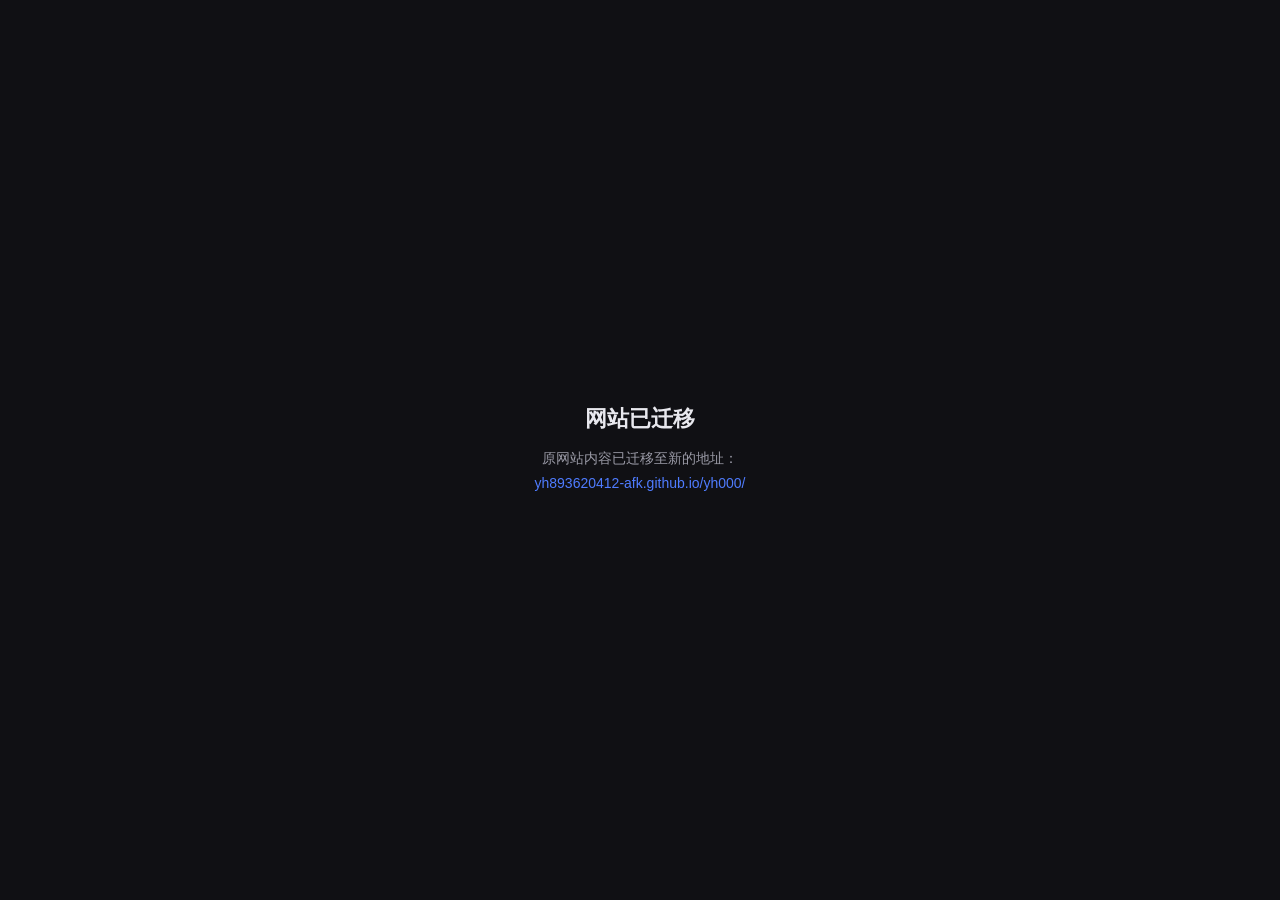
==== commit 5544f9dc: "chore: 网站内容迁移到 yh000/ 子目录，根目录留迁移提示页" ====
--- a/index.html
+++ b/index.html
@@ -1,515 +1,37 @@
-<!DOCTYPE html><html lang="zh-CN"><head><meta charSet="utf-8"/><meta name="viewport" content="width=device-width, initial-scale=1"/><link rel="preload" as="image" href="yh000-ip-v2.webp"/><link rel="preload" as="image" href="works/Frame 14.png"/><link rel="preload" as="image" href="works/Frame 1.png"/><link rel="preload" as="image" href="works/Frame 2.png"/><link rel="preload" as="image" href="works/Frame 3.png"/><link rel="preload" as="image" href="works/Frame 4.png"/><link rel="preload" as="image" href="works/Frame 5.png"/><link rel="preload" as="image" href="works/Frame 6.png"/><link rel="preload" as="image" href="works/Frame 7.png"/><link rel="preload" as="image" href="works/Frame 8.png"/><link rel="stylesheet" href="assets/index-BAEk22he.css" data-rsc-css-href="assets/index-BAEk22he.css" data-precedence="vite-rsc/importer-resources"/><link rel="preload" href="hero-bg-mobile-720.mp4" as="video" type="video/mp4" media="(max-width: 767px)"/><link rel="preload" as="image" href="Frame 1.png"/><link rel="preload" as="image" href="work-categories/ai-video-cover.webp"/><link rel="preload" as="image" href="work-categories/ai-design-cover.webp"/><link rel="preload" as="image" href="work-categories/feed-video-cover.webp"/><link rel="preload" as="image" href="strengths/strength-1.webp"/><link rel="preload" as="image" href="strengths/strength-2.webp"/><link rel="preload" as="image" href="strengths/strength-3.webp"/><link rel="preload" as="image" href="strengths/strength-4.webp"/><link rel="preload" as="image" href="strengths/strength-5.webp"/><link rel="preload" as="image" href="contact-qr.svg"/><title>YH000 — AI 设计师作品集</title><meta name="description" content="YH000 的 AI 设计与视觉创意作品集。"/><link rel="shortcut icon" href="yh000-ip-v2.webp"/><link rel="icon" href="yh000-ip-v2.webp"/><link rel="preload" as="video" href="hero-bg-mobile-720.mp4" type="video/mp4" media="(max-width: 767px)"/><script>self.__VINEXT_RSC_PARAMS__={}</script><script>self.__VINEXT_RSC_NAV__={"pathname":"/","searchParams":[]}</script><style>
-/* reactbits BorderGlow 等效动效：鼠标靠近边缘时卡片边框发光，跟随鼠标位置 */
-.work-card{--glow:80 100% 60%;--mx:50%;--my:50%;--glow-opacity:0;isolation:isolate}
-.work-card::before{content:"";position:absolute;inset:0;border-radius:inherit;padding:1.5px;background:radial-gradient(circle 130px at var(--mx) var(--my),hsl(var(--glow)/1),transparent 72%);-webkit-mask:linear-gradient(#000 0 0) content-box,linear-gradient(#000 0 0);-webkit-mask-composite:xor;mask-composite:exclude;opacity:var(--glow-opacity);transition:opacity .28s ease;pointer-events:none;z-index:3}
-
-/* === experience-about 指定文本字号扩大 1.5 倍 === */
-.experience-eyebrow{font-size:13.5px!important}
-.experience-intro{font-size:21px!important;line-height:1.7!important}
-.experience-highlights span{font-size:13.5px!important}
-.experience-highlights strong{font-size:21px!important}
-.experience-stats p{font-size:15px!important}
-.experience-tags>p{font-size:15px!important}
-.experience-tags span{font-size:15px!important}
-
-/* === career-block 指定文本字号扩大 1.5 倍 === */
-.career-title-row>p{font-size:13.5px!important}
-.career-item time{font-size:15px!important}
-.career-item>p{font-size:18px!important}
-
-/* === contact 顶部间距 144px → 80px === */
-.contact-section-inner{padding-top:80px!important;margin:80px auto!important}
-.contact-intro{transform:translateX(120px)!important}
-
-/* === 去掉二维码外面一圈白色底 === */
-.contact-qr-frame{background:transparent!important;padding:0!important;border:1px solid transparent!important}
-
-/* === 导航 Gooey Nav 胶质滑动效果（仿 reactbits gooey-nav） === */
-.primary-nav{position:relative}
-.primary-nav .goo-layer{position:absolute;inset:0;z-index:0;pointer-events:none;filter:url(#goo-nav)}
-.primary-nav .goo-blob{position:absolute;top:0;left:0;height:34px;border-radius:999px;background:#c9ff1a;transition:transform .55s cubic-bezier(.34,1.4,.64,1),width .55s cubic-bezier(.34,1.4,.64,1);will-change:transform,width}
-.primary-nav .goo-particle{position:absolute;top:0;left:0;height:34px;border-radius:999px;background:#c9ff1a;will-change:transform,opacity}
-.primary-nav a{position:relative;z-index:1}
-.primary-nav a:hover,.primary-nav a:focus-visible{background:transparent!important;border-color:transparent!important}
-.primary-nav a.is-active{color:#11160c!important}
-
-/* === contact-title Depth Text 立体挤压效果（仿 reactbits depth-text，保留原字号与版式） === */
-#contact-title.depth-text{position:relative;perspective:900px}
-#contact-title.depth-text .depth-stage{position:relative;display:inline-block;transform-style:preserve-3d;will-change:transform}
-#contact-title.depth-text .depth-layer{position:absolute;top:0;left:0;transform:translateZ(calc(var(--i,0) * -6px));pointer-events:none;user-select:none}
-#contact-title.depth-text .depth-layer *{color:inherit!important}
-#contact-title.depth-text .depth-face{position:relative;text-shadow:0 10px 26px rgba(140,183,0,.45)}
-#contact-title.depth-text .depth-face .text-pressure-segment.is-accent{color:#FFF!important}
-
-
-/* === #works 卡片 Glare Hover 扫光效果（仿 reactbits glare-hover） === */
-#works .personal-work-card{position:relative;overflow:hidden}
-#works .personal-work-card::before{content:"";position:absolute;inset:0;z-index:6;pointer-events:none;border-radius:inherit;background:linear-gradient(-45deg,hsla(0,0%,0%,0) 60%,rgba(255,255,255,.5) 70%,hsla(0,0%,0%,0) 72%,hsla(0,0%,0%,0) 100%);background-size:250% 250%;background-repeat:no-repeat;background-position:-100% -100%;transition:background-position .65s ease}
-#works .personal-work-card:hover::before{background-position:100% 100%}
-
-/* === contact-section Side Rays 背景光效（仿 reactbits side-rays，WebGL） === */
-.contact-side-rays{position:absolute;inset:0;z-index:0;pointer-events:none;overflow:hidden}
-.contact-side-rays canvas{display:block;width:100%;height:100%}
-.contact-section-inner{position:relative!important;z-index:2!important}
-
-/* === 联系方式标签字号 16px === */
-.contact-list dt{font-size:16px!important}
-
-/* === 个人经历标题右侧：Grok Bot 动效 IP（限定高度 86px） === */
-.experience-heading{display:flex;flex-direction:row;align-items:center;justify-content:space-between;gap:16px}
-.experience-heading-text{display:flex;flex-direction:column;gap:4px;min-width:0}
-.experience-ip{height:86px;width:86px;flex:0 0 auto;display:flex;align-items:center;justify-content:center;border-radius:50%;background:#f3efe6;box-shadow:inset 0 -6px 14px rgba(40,30,10,.08),0 8px 22px rgba(0,0,0,.18);overflow:visible;cursor:pointer;user-select:none;-webkit-user-select:none;touch-action:manipulation}
-.experience-ip svg{width:72px;height:72px;overflow:visible;color-scheme:light}
-@media (max-width:600px){.experience-ip{height:64px;width:64px}.experience-ip svg{width:54px;height:54px}}
+<!DOCTYPE html>
+<html lang="zh-CN">
+<head>
+<meta charset="UTF-8" />
+<meta name="viewport" content="width=device-width, initial-scale=1.0" />
+<title>网站已迁移</title>
+<style>
+  * { box-sizing: border-box; margin: 0; padding: 0; }
+  html, body {
+    height: 100%;
+    background: #101014;
+    color: #e8e8ee;
+    font-family: -apple-system, BlinkMacSystemFont, "PingFang SC", "Segoe UI", "Microsoft YaHei", sans-serif;
+    display: flex;
+    align-items: center;
+    justify-content: center;
+    text-align: center;
+  }
+  .card { padding: 40px; }
+  h1 { font-size: 22px; font-weight: 600; margin-bottom: 12px; }
+  p { font-size: 14px; color: #9a9aa6; line-height: 1.8; }
+  a {
+    color: #4f7cff;
+    text-decoration: none;
+    font-weight: 500;
+  }
+  a:hover { text-decoration: underline; }
 </style>
-</head><body><main class="portfolio-page"><header class="site-header" aria-label="主导航"><a class="brand" href="#home" aria-label="返回首页" style="padding:0 11px 0 11px;min-width:0;"><span class="brand-mark" aria-hidden="true"><img src="yh000-ip-v2.webp" alt=""/></span><span class="brand-name">YH000</span></a><nav class="primary-nav" aria-label="作品集导航"><div class="goo-layer" aria-hidden="true"><span class="goo-blob"></span></div><a href="#experience">工作经历</a><a href="#works">服务内容</a><a href="#strengths">个人优势</a></nav><a class="contact" href="#contact" aria-label="前往联系方式"><span class="contact-label">联系方式</span></a></header><section class="portfolio-shell" id="home" aria-label="YH000 PORTFOLIO"><div class="hero-media" aria-hidden="true"><video src="hero-bg-mobile-720.mp4" autoPlay="" muted="" loop="" playsInline="" preload="auto" disablePictureInPicture="" disableRemotePlayback=""></video></div><audio src="新项目.m4a" loop="" preload="metadata" aria-hidden="true"></audio><div class="hero-shade" aria-hidden="true"></div><button class="sound-toggle" type="button" aria-label="打开背景视频声音" aria-pressed="false"><span class="sound-toggle-bars" aria-hidden="true"><i></i><i></i><i></i><i></i></span><span>SOUND OFF</span></button><section class="hero-copy" aria-labelledby="hero-title"><div class="hero-copy-inner"><h1 id="hero-title"><span>YH000</span><span>PORTFOLIO</span></h1><p>视觉作品集地图</p></div></section><!-- ===WORK-GALLERY-START=== (整块作品画廊 section 被注释隐藏，需要时可恢复) -->
-<!--<section class="work-gallery" aria-label="作品画廊，可使用鼠标滚轮、拖动或键盘方向键浏览" tabindex="0"><div class="gallery-track"><div class="gallery-group" aria-hidden="false"><figure class="work-card" role="button" tabindex="0" data-work-index="0" aria-label="查看作品：拂过柔软绿意 / SOFT GREEN BREEZE"><img src="works/Frame 14.png" alt="拂过柔软绿意 / SOFT GREEN BREEZE" draggable="false" decoding="async" loading="eager"/></figure><figure class="work-card" role="button" tabindex="0" data-work-index="1" aria-label="查看作品：青柠开心果酥塔 / LIME PISTACHIO"><img src="works/Frame 1.png" alt="青柠开心果酥塔 / LIME PISTACHIO" draggable="false" decoding="async" loading="eager"/></figure><figure class="work-card" role="button" tabindex="0" data-work-index="2" aria-label="查看作品：微风轻轻耳畔 / WHISPER IN THE BREEZE"><img src="works/Frame 2.png" alt="微风轻轻耳畔 / WHISPER IN THE BREEZE" draggable="false" decoding="async" loading="eager"/></figure><figure class="work-card" role="button" tabindex="0" data-work-index="3" aria-label="查看作品：草莓云朵绒绒糕 / PINK BERRY CAKE"><img src="works/Frame 3.png" alt="草莓云朵绒绒糕 / PINK BERRY CAKE" draggable="false" decoding="async" loading="eager"/></figure><figure class="work-card" role="button" tabindex="0" data-work-index="4" aria-label="查看作品：漫步光影之间 / BETWEEN LIGHT AND SHADOW"><img src="works/Frame 4.png" alt="漫步光影之间 / BETWEEN LIGHT AND SHADOW" draggable="false" decoding="async" loading="eager"/></figure><figure class="work-card" role="button" tabindex="0" data-work-index="5" aria-label="查看作品：榛果黑巧慕斯塔 / CARAMEL CHOCOLATE"><img src="works/Frame 5.png" alt="榛果黑巧慕斯塔 / CARAMEL CHOCOLATE" draggable="false" decoding="async" loading="eager"/></figure><figure class="work-card" role="button" tabindex="0" data-work-index="6" aria-label="查看作品：穿过静谧林海 / THROUGH THE QUIET FOREST"><img src="works/Frame 6.png" alt="穿过静谧林海 / THROUGH THE QUIET FOREST" draggable="false" decoding="async" loading="eager"/></figure><figure class="work-card" role="button" tabindex="0" data-work-index="7" aria-label="查看作品：黄桃焦糖布丁糕 / PEACH CARAMEL FLAN"><img src="works/Frame 7.png" alt="黄桃焦糖布丁糕 / PEACH CARAMEL FLAN" draggable="false" decoding="async" loading="eager"/></figure><figure class="work-card" role="button" tabindex="0" data-work-index="8" aria-label="查看作品：为乐而连 / CONNECT WITH JOY"><img src="works/Frame 8.png" alt="为乐而连 / CONNECT WITH JOY" draggable="false" decoding="async" loading="eager"/></figure><figure class="work-card" role="button" tabindex="0" data-work-index="9" aria-label="查看作品：青柠集饮 / GREEN CRUSH"><img src="works/Frame 9.png" alt="青柠集饮 / GREEN CRUSH" draggable="false" decoding="async" loading="lazy"/></figure><figure class="work-card" role="button" tabindex="0" data-work-index="10" aria-label="查看作品：为乐而写 / WRITE WITH JOY"><img src="works/Frame 10.png" alt="为乐而写 / WRITE WITH JOY" draggable="false" decoding="async" loading="lazy"/></figure><figure class="work-card" role="button" tabindex="0" data-work-index="11" aria-label="查看作品：金色花漾 / GOLDEN BLOOM"><img src="works/Frame 11.png" alt="金色花漾 / GOLDEN BLOOM" draggable="false" decoding="async" loading="lazy"/></figure><figure class="work-card" role="button" tabindex="0" data-work-index="12" aria-label="查看作品：为乐而聚 / GATHER WITH JOY"><img src="works/Frame 12.png" alt="为乐而聚 / GATHER WITH JOY" draggable="false" decoding="async" loading="lazy"/></figure><figure class="work-card" role="button" tabindex="0" data-work-index="13" aria-label="查看作品：桃色梦境 / PEACH REVERIE"><img src="works/Frame 13.png" alt="桃色梦境 / PEACH REVERIE" draggable="false" decoding="async" loading="lazy"/></figure></div><div class="gallery-group" aria-hidden="true"><figure class="work-card" role="button" tabindex="-1" data-work-index="0"><img src="works/Frame 14.png" alt="" draggable="false" decoding="async" loading="eager"/></figure><figure class="work-card" role="button" tabindex="-1" data-work-index="1"><img src="works/Frame 1.png" alt="" draggable="false" decoding="async" loading="eager"/></figure><figure class="work-card" role="button" tabindex="-1" data-work-index="2"><img src="works/Frame 2.png" alt="" draggable="false" decoding="async" loading="eager"/></figure><figure class="work-card" role="button" tabindex="-1" data-work-index="3"><img src="works/Frame 3.png" alt="" draggable="false" decoding="async" loading="eager"/></figure><figure class="work-card" role="button" tabindex="-1" data-work-index="4"><img src="works/Frame 4.png" alt="" draggable="false" decoding="async" loading="eager"/></figure><figure class="work-card" role="button" tabindex="-1" data-work-index="5"><img src="works/Frame 5.png" alt="" draggable="false" decoding="async" loading="eager"/></figure><figure class="work-card" role="button" tabindex="-1" data-work-index="6"><img src="works/Frame 6.png" alt="" draggable="false" decoding="async" loading="eager"/></figure><figure class="work-card" role="button" tabindex="-1" data-work-index="7"><img src="works/Frame 7.png" alt="" draggable="false" decoding="async" loading="eager"/></figure><figure class="work-card" role="button" tabindex="-1" data-work-index="8"><img src="works/Frame 8.png" alt="" draggable="false" decoding="async" loading="eager"/></figure><figure class="work-card" role="button" tabindex="-1" data-work-index="9"><img src="works/Frame 9.png" alt="" draggable="false" decoding="async" loading="lazy"/></figure><figure class="work-card" role="button" tabindex="-1" data-work-index="10"><img src="works/Frame 10.png" alt="" draggable="false" decoding="async" loading="lazy"/></figure><figure class="work-card" role="button" tabindex="-1" data-work-index="11"><img src="works/Frame 11.png" alt="" draggable="false" decoding="async" loading="lazy"/></figure><figure class="work-card" role="button" tabindex="-1" data-work-index="12"><img src="works/Frame 12.png" alt="" draggable="false" decoding="async" loading="lazy"/></figure><figure class="work-card" role="button" tabindex="-1" data-work-index="13"><img src="works/Frame 13.png" alt="" draggable="false" decoding="async" loading="lazy"/></figure></div></div></section-->
-<!-- ===WORK-GALLERY-END=== -->></section><section class="experience-section" id="experience" aria-labelledby="experience-title"><div class="experience-glow" aria-hidden="true"></div><div class="experience-inner scroll-reveal"><header class="experience-heading"><div class="experience-heading-text"><p>个人经历</p><h2 id="experience-title">WORK EXPERIENCE <span aria-hidden="true">↘</span></h2></div><div class="experience-ip" aria-hidden="true"><svg id="experience-bot" role="img" aria-label="Grok Bot 动效 IP"></svg></div></header><div class="experience-profile"><figure class="experience-portrait"><img src="Frame 1.png" alt="YH000 个人 IP 形象"/><span class="experience-cursor-tag" aria-hidden="true"><span class="experience-cursor-tag-inner">10 YEARS/AI DESIGNER · YH000</span></span></figure><div class="experience-about"><p class="experience-eyebrow">ABOUT ME</p><h3>Hi, I am YH000</h3><p class="experience-intro">我是YH000，是一名资深视觉设计师，擅长制作品牌、运营、官网、UI/UX、等设计内容，希望可以建立深度合作。</p><div class="experience-highlights" aria-label="个人亮点"><article><span>当前身份</span><strong>AI Designer</strong></article><article><span>服务方向</span><strong>品牌 / 运营 / 官网</strong></article><article><span>手机</span><strong>15012558551</strong></article><article><span>邮箱</span><strong>893620412@qq.com</strong></article></div><div class="experience-stats" aria-label="数据亮点"><article><strong>10<span>年+</span></strong><p>科班经验</p></article><article><strong>6<span>年+</span></strong><p>大厂经验</p></article><article><strong>200<span>w+</span></strong><p>制作项目</p></article></div><div class="experience-tags"><p>个性标签</p><div><span>AI 设计师</span><span>自由创作者</span><span>腾讯公共设计项目成员</span></div></div></div></div><div class="career-block"><div class="career-title-row"><p>CAREER PATH</p><h3>工作经历</h3></div><div class="career-timeline"><article class="career-item"><div class="career-marker" aria-hidden="true"></div><time>2024.04 — 至今</time><h4>鲸海拾贝科技有限公司</h4><strong>AI商务经理</strong><p>负责AIGC商业项目，包括但不限于AI视频创作、AI设计创作、AI短剧、漫剧。</p></article><article class="career-item"><div class="career-marker" aria-hidden="true"></div><time>2023.04 — 2024.04</time><h4>上海同星智能科技有限公司</h4><strong>UI设计师</strong><p>负责团队项目B端的界面设计、物料设计，承接后端内容制作。</p></article><article class="career-item"><div class="career-marker" aria-hidden="true"></div><time>2021.09 — 2023.04</time><h4>上海墨诺科技有限公司</h4><strong>视觉设计师</strong><p>负责团队的视觉物料设计，包括KV设计、详情页设计、插画设计等。</p></article></div></div></div></section><section class="personal-works-section" id="works" aria-labelledby="personal-works-title"><div class="personal-works-glow" aria-hidden="true"></div><div class="personal-works-inner scroll-reveal"><header class="personal-works-heading"><p>个人作品</p><h2 id="personal-works-title">Personal Works <span aria-hidden="true">↘</span></h2></header><div class="personal-works-grid"><a class="personal-work-card" aria-label="查看AI视频案例"><div class="personal-work-cover"><img src="work-categories/ai-video-cover.webp" alt="AI视频案例封面"/><span>01</span></div><div class="personal-work-copy"><p>AI VIDEO</p><div><h3>AI视频案例</h3><span aria-hidden="true">↗</span></div><small>TVC视频 / 产品视频 / 短剧视频</small></div></a><a class="personal-work-card" aria-label="查看AI设计案例"><div class="personal-work-cover"><img src="work-categories/ai-design-cover.webp" alt="AI设计案例封面"/><span>02</span></div><div class="personal-work-copy"><p>AI DESIGN</p><div><h3>AI设计案例</h3><span aria-hidden="true">↗</span></div><small>营销海报 / 电商海报 / IP设计</small></div></a><a class="personal-work-card" aria-label="查看信息流视频案例"><div class="personal-work-cover"><img src="work-categories/feed-video-cover.webp" alt="信息流视频案例封面"/><span>03</span></div><div class="personal-work-copy"><p>FEED VIDEO</p><div><h3>信息流视频案例</h3><span aria-hidden="true">↗</span></div><small>投放视频 / 宣传视频 / 营销视频</small></div></a></div></div></section><section class="strengths-section" id="strengths" aria-labelledby="strengths-title"><div class="strengths-glow" aria-hidden="true"></div><div class="strengths-inner scroll-reveal"><header class="strengths-heading"><p>个人优势</p><h2 id="strengths-title">Personal strengths <span aria-hidden="true">↘</span></h2></header><div class="strengths-grid"><article class="strength-card strength-card-wide" tabindex="0"><div class="strength-card-meta"><span>01</span><small>CORE</small></div><h3>AI视频的全流程操作<span>·</span></h3><div class="strength-details"><p>DETAILS</p><ul><li>脚本策划与分镜设计</li><li>AI生成与多模态制作</li><li>后期剪辑与成片交付</li></ul></div><img src="strengths/strength-1.webp" alt="AI视频全流程能力图标"/></article><article class="strength-card strength-card-wide" tabindex="0"><div class="strength-card-meta"><span>02</span><small>CORE</small></div><h3>AI商业的体系化实战能力<span>·</span></h3><div class="strength-details"><p>DETAILS</p><ul><li>AI商业模式梳理与落地</li><li>AI工具矩阵的选型与整合</li><li>数据驱动的效果优化</li></ul></div><img src="strengths/strength-2.webp" alt="AI商业实战能力图标"/></article><article class="strength-card" tabindex="0"><div class="strength-card-meta"><span>03</span><small>SYSTEM</small></div><h3>AI企业培训能力<span>·</span></h3><div class="strength-details"><p>DETAILS</p><ul><li>课程体系设计与内容研发</li><li>实战工作坊的组织与执行</li><li>培训效果评估与持续赋能</li></ul></div><img src="strengths/strength-3.webp" alt="AI企业培训能力图标"/></article><article class="strength-card" tabindex="0"><div class="strength-card-meta"><span>04</span><small>SYSTEM</small></div><h3>商业项目全流程闭环能力<span>·</span></h3><div class="strength-details"><p>DETAILS</p><ul><li>需求洞察与项目立项</li><li>跨角色协作与进度管控</li><li>交付验收与复盘沉淀</li></ul></div><img src="strengths/strength-4.webp" alt="商业项目闭环能力图标"/></article><article class="strength-card" tabindex="0"><div class="strength-card-meta"><span>05</span><small>SYSTEM</small></div><h3>设计项目统筹能力<span>·</span></h3><div class="strength-details"><p>DETAILS</p><ul><li>设计需求理解与创意转化</li><li>多工种设计资源的调度管理</li><li>设计质量把控与品牌一致性</li></ul></div><img src="strengths/strength-5.webp" alt="设计项目统筹能力图标"/></article></div></div></section><section class="contact-section" id="contact" aria-labelledby="contact-title"><div class="contact-section-glow" aria-hidden="true"></div>
-<div class="contact-side-rays" aria-hidden="true"></div><div class="contact-section-inner scroll-reveal"><div class="contact-intro"><p class="contact-section-kicker">联系方式</p><h2 id="contact-title" class="text-pressure"><span class="text-pressure-line"><span class="text-pressure-segment"><span class="text-pressure-char">L</span><span class="text-pressure-char">E</span><span class="text-pressure-char">T</span><span class="text-pressure-char">&#x27;</span><span class="text-pressure-char">S</span><span class="text-pressure-char"> </span><span class="text-pressure-char">C</span><span class="text-pressure-char">R</span><span class="text-pressure-char">E</span><span class="text-pressure-char">A</span><span class="text-pressure-char">T</span><span class="text-pressure-char">E</span></span></span><span class="text-pressure-line"><span class="text-pressure-segment"><span class="text-pressure-char">A</span><span class="text-pressure-char"> </span></span><span class="text-pressure-segment is-accent"><span class="text-pressure-char">G</span><span class="text-pressure-char">O</span><span class="text-pressure-char">O</span><span class="text-pressure-char">D</span></span></span><span class="text-pressure-line"><span class="text-pressure-segment"><span class="text-pressure-char">S</span><span class="text-pressure-char">T</span><span class="text-pressure-char">A</span><span class="text-pressure-char">R</span><span class="text-pressure-char">T</span><span class="text-pressure-char"> </span></span><span class="text-pressure-segment is-arrow"><span class="text-pressure-char">↘</span></span></span></h2></div><aside class="contact-panel" aria-label="联系方式"><div class="contact-panel-topline"><span>CONTACT</span></div><dl class="contact-list"><div><dt>手机号</dt><dd><a href="tel:19529307323">15012558552</a></dd></div><div><dt>微信号</dt><dd>YH000</dd></div><div><dt>邮箱</dt><dd><a href="mailto:mx22154@163.com">893620412@qq.com</a></dd></div></dl><div class="contact-qr-block"><p>AI DESIGN BY YH000</p><img class="contact-qr-frame" src="contact-qr.svg" alt="个人微信二维码"></div></aside></div></section></main>
-<script>
-/* local.html 本地补丁：file:// 下 React 无法运行，手动还原视频选源 + 画廊自动滚动 */
-(function () {
-  /* ---- 1. 首页背景视频：按设备选择清晰度并激活显示 ---- */
-  (function () {
-    function pickSource() {
-      return 'hero-bg-mobile-720.mp4';
-    }
-    function activate() {
-      var media = document.querySelector('.hero-media');
-      if (!media) return;
-      var v = media.querySelector('video');
-      if (!v) return;
-      var added = false;
-      function show() { if (!added) { media.classList.add('is-playing'); added = true; } }
-      function playIt() { var p = v.play(); if (p && p.catch) p.catch(function () {}); }
-      function setup() {
-        var src = pickSource();
-        if (v.src.indexOf(src) === -1) { v.src = src; v.load(); }
-        playIt();
-      }
-      v.addEventListener('playing', show);
-      v.addEventListener('canplay', playIt);
-      setup();
-      setTimeout(function () { if (!added) show(); }, 1500);
-      var r;
-      window.addEventListener('resize', function () { clearTimeout(r); r = setTimeout(setup, 200); });
-    }
-    if (document.readyState === 'loading') document.addEventListener('DOMContentLoaded', activate);
-    else activate();
-  })();
-
-  /* ---- 2. 作品画廊：从右往左无缝自动滚动（复刻原站 RAF 循环） ---- */
-  (function () {
-    function start() {
-      var track = document.querySelector('.gallery-track');
-      if (!track) return;
-      var group = track.querySelector('.gallery-group');
-      var gallery = track.closest('.work-gallery');
-      if (!group || !gallery) return;
-      var groupW = 0, pos = 0, vel = 0, spd = -0.42, hovering = false, dragging = false;
-      var wheelAcc = 0, lastScrollY = window.scrollY;
-
-      function measure() {
-        groupW = group.getBoundingClientRect().width;
-        if (pos === 0 && groupW > 0) pos = -groupW * 0.14;
-      }
-      function kick(dx) { vel = Math.max(-34, Math.min(34, vel - dx * 0.034)); }
-
-      function loop() {
-        if (groupW > 0) {
-          var target = dragging ? 0 : (hovering ? -0.9 : -0.42);
-          spd += (target - spd) * 0.055;
-          pos += vel + spd;
-          vel *= dragging ? 0.94 : 0.86;
-          if (Math.abs(vel) < 0.02) vel = 0;
-          if (pos <= -groupW) pos += groupW;
-          else if (pos > 0) pos -= groupW;
-          track.style.transform = 'translate3d(' + pos + 'px, 0, 0)';
-        }
-        requestAnimationFrame(loop);
-      }
-
-      measure();
-      if (window.ResizeObserver) new ResizeObserver(measure).observe(group);
-      gallery.addEventListener('pointerenter', function () { hovering = true; });
-      gallery.addEventListener('pointerleave', function () { hovering = false; });
-
-      var startX = 0, startPos = 0, lastX = 0, lastT = 0, dragV = 0;
-      gallery.addEventListener('pointerdown', function (e) {
-        if (e.button !== 0) return;
-        dragging = true; startX = e.clientX; lastX = e.clientX;
-        startPos = pos; lastT = Date.now(); dragV = 0;
-        if (gallery.setPointerCapture) gallery.setPointerCapture(e.pointerId);
-      });
-      gallery.addEventListener('pointermove', function (e) {
-        if (!dragging) return;
-        var dt = Date.now() - lastT;
-        if (dt > 0) dragV = -(e.clientX - lastX) / dt * 16.7;
-        pos = startPos + (e.clientX - startX);
-        lastX = e.clientX; lastT = Date.now();
-      });
-      gallery.addEventListener('pointerup', function () {
-        if (!dragging) return;
-        dragging = false;
-        vel = Math.max(-34, Math.min(34, dragV));
-      });
-
-      window.addEventListener('wheel', function (e) {
-        if (e.ctrlKey || document.querySelector('.work-modal-backdrop')) return;
-        var t = e.deltaMode === 1 ? 16 : e.deltaMode === 2 ? window.innerHeight : 1;
-        var dx = e.deltaX * t, dy = e.deltaY * t;
-        if (Math.abs(dx) > Math.abs(dy) && Math.abs(dx) > 0) { e.preventDefault(); kick(dx); return; }
-        if (!window.matchMedia('(max-width: 767px)').matches && !(!(window.scrollY <= 2) || dy === 0)) {
-          if (dy > 0 && wheelAcc < 960) { e.preventDefault(); wheelAcc = Math.min(960, wheelAcc + dy); kick(dy); return; }
-          if (dy < 0) { e.preventDefault(); wheelAcc = Math.max(0, wheelAcc + dy); kick(dy); return; }
-        }
-      }, { passive: false });
-      window.addEventListener('scroll', function () {
-        var y = window.scrollY;
-        if (y <= 2 && lastScrollY > 2) wheelAcc = 0;
-        lastScrollY = y;
-      }, { passive: true });
-
-      requestAnimationFrame(loop);
-    }
-    if (document.readyState === 'loading') document.addEventListener('DOMContentLoaded', start);
-    else start();
-  })();
-})();
-</script>
-<script>
-(function(){
-  if (location.protocol !== 'file:' && false) return; // 始终启用声音开关（GitHub 上也需要）
-  var btn = document.querySelector('.sound-toggle');
-  var audio = document.querySelector('audio');
-  if (!btn || !audio) return;
-  audio.setAttribute('src', '新项目.m4a'); // 相对路径，file:// 下也能正确加载
-  audio.loop = true;
-  audio.preload = 'auto';
-  var label = btn.lastElementChild;
-  var on = false;
-  function render(){
-    if (on){
-      btn.classList.add('is-on');
-      btn.setAttribute('aria-pressed','true');
-      btn.setAttribute('aria-label','关闭背景视频声音');
-      if (label) label.textContent = 'SOUND ON';
-    } else {
-      btn.classList.remove('is-on');
-      btn.setAttribute('aria-pressed','false');
-      btn.setAttribute('aria-label','打开背景视频声音');
-      if (label) label.textContent = 'SOUND OFF';
-    }
-  }
-  btn.addEventListener('click', function(){
-    on = !on;
-    if (on){
-      var p = audio.play();
-      if (p && p.catch) p.catch(function(){ on = false; render(); });
-    } else {
-      audio.pause();
-    }
-    render();
-  });
-  render();
-})();
-</script>
-<script>
-(function(){
-  function initGlow(){
-    var cards = document.querySelectorAll('.work-card');
-    for (var i=0;i<cards.length;i++){
-      (function(card){
-        card.style.setProperty('--glow','80 100% 60%');
-        card.addEventListener('mousemove', function(e){
-          var r = card.getBoundingClientRect();
-          var x = (e.clientX - r.left)/r.width;
-          var y = (e.clientY - r.top)/r.height;
-          card.style.setProperty('--mx', (x*100)+'%');
-          card.style.setProperty('--my', (y*100)+'%');
-          var edge = Math.min(x, 1-x, y, 1-y); /* 0 在边缘，0.5 在中心 */
-          var sens = 0.30; /* edgeSensitivity=30 */
-          var op = edge <= sens ? (1 - edge/sens) : 0;
-          card.style.setProperty('--glow-opacity', op.toFixed(3));
-        });
-        card.addEventListener('mouseleave', function(){
-          card.style.setProperty('--glow-opacity', '0');
-        });
-      })(cards[i]);
-    }
-  }
-  if (document.readyState !== 'loading') initGlow();
-  else document.addEventListener('DOMContentLoaded', initGlow);
-})();
-</script>
-<script>
-(function(){
-  function initClickSpark(){
-    if (document.getElementById('click-spark-canvas')) return;
-    var canvas = document.createElement('canvas');
-    canvas.id = 'click-spark-canvas';
-    canvas.style.cssText = 'position:fixed;inset:0;width:100%;height:100%;pointer-events:none;z-index:9999;';
-    document.body.appendChild(canvas);
-    var ctx = canvas.getContext('2d');
-    var dpr = Math.min(window.devicePixelRatio || 1, 2);
-    function resize(){
-      canvas.width = Math.floor(window.innerWidth * dpr);
-      canvas.height = Math.floor(window.innerHeight * dpr);
-      canvas.style.width = window.innerWidth + 'px';
-      canvas.style.height = window.innerHeight + 'px';
-      ctx.setTransform(dpr, 0, 0, dpr, 0, 0);
-    }
-    resize();
-    window.addEventListener('resize', resize);
-
-    var SPARK_COLOR = '201, 255, 26'; /* #c9ff1a 与站点强调色协调 */
-    var SPARK_SIZE = 12;
-    var SPARK_RADIUS = 28;
-    var SPARK_COUNT = 8;
-    var DURATION = 400;
-
-    function easeOut(t){ return 1 - Math.pow(1 - t, 2); }
-
-    var sparks = [];
-    document.addEventListener('pointerdown', function(e){
-      var x = e.clientX, y = e.clientY;
-      for (var i = 0; i < SPARK_COUNT; i++){
-        sparks.push({
-          x: x, y: y,
-          angle: (Math.PI * 2 * i) / SPARK_COUNT + Math.random() * 0.4,
-          start: performance.now()
-        });
-      }
-    });
-
-    function frame(now){
-      ctx.clearRect(0, 0, canvas.width, canvas.height);
-      for (var i = sparks.length - 1; i >= 0; i--){
-        var s = sparks[i];
-        var p = (now - s.start) / DURATION;
-        if (p >= 1){ sparks.splice(i, 1); continue; }
-        var eased = easeOut(p);
-        var len = SPARK_SIZE + (SPARK_RADIUS - SPARK_SIZE) * eased;
-        var opacity = 1 - p;
-        var ex = s.x + Math.cos(s.angle) * len;
-        var ey = s.y + Math.sin(s.angle) * len;
-        ctx.strokeStyle = 'rgba(' + SPARK_COLOR + ',' + opacity.toFixed(3) + ')';
-        ctx.lineWidth = 2;
-        ctx.lineCap = 'round';
-        ctx.beginPath();
-        ctx.moveTo(s.x, s.y);
-        ctx.lineTo(ex, ey);
-        ctx.stroke();
-      }
-      requestAnimationFrame(frame);
-    }
-    requestAnimationFrame(frame);
-  }
-  if (document.readyState !== 'loading') initClickSpark();
-  else document.addEventListener('DOMContentLoaded', initClickSpark);
-})();
-</script>
-<script>
-(function(){
-  function initReveal(){
-    var root = document.documentElement;
-    root.classList.add('reveal-effects-ready');
-    var els = Array.prototype.slice.call(document.querySelectorAll('.scroll-reveal'));
-    if (!els.length) return;
-    function show(el){ el.classList.add('is-revealed'); }
-    if (!('IntersectionObserver' in window)){
-      els.forEach(show);
-      return;
-    }
-    var io = new IntersectionObserver(function(entries){
-      entries.forEach(function(e){
-        if (!e.isIntersecting) return;
-        io.unobserve(e.target);
-        setTimeout(function(){ e.target.classList.add('is-revealed'); }, 40);
-      });
-    }, { threshold: 0.18, rootMargin: '0px' });
-    els.forEach(function(el){ el.classList.remove('is-revealed'); io.observe(el); });
-  }
-  if (document.readyState !== 'loading') initReveal();
-  else document.addEventListener('DOMContentLoaded', initReveal);
-})();
-</script>
-
-<script>
-(function(){
-  var h2=document.getElementById('contact-title');
-  if(!h2||h2.dataset.depthReady)return;
-  h2.dataset.depthReady='1';
-  var html=h2.innerHTML;
-  var stage=document.createElement('span');stage.className='depth-stage';
-  var LAYERS=16;
-  var c1=[178,228,19],c2=[77,100,0],span=(LAYERS-2)||1;
-  for(var j=LAYERS-1;j>=1;j--){
-    var b=document.createElement('span');b.className='depth-layer';
-    var f=(j-1)/span;
-    b.style.color='rgb('+Math.round(c1[0]+(c2[0]-c1[0])*f)+','+Math.round(c1[1]+(c2[1]-c1[1])*f)+','+Math.round(c1[2]+(c2[2]-c1[2])*f)+')';
-    b.innerHTML=html;b.style.setProperty('--i',j);stage.appendChild(b);
-  }
-  var face=document.createElement('span');face.className='depth-face';
-  face.innerHTML=html;stage.appendChild(face);
-  h2.innerHTML='';h2.classList.add('depth-text');h2.appendChild(stage);
-  var tilt=7.5,smoothing=0.14,lastMove=-9999,curX=0,curY=0,tgtX=0,tgtY=0;
-  window.addEventListener('pointermove',function(e){
-    var r=h2.getBoundingClientRect();
-    var nx=(e.clientX-(r.left+r.width/2))/(r.width/2);
-    var ny=(e.clientY-(r.top+r.height/2))/(r.height/2);
-    tgtY=Math.max(-tilt,Math.min(tilt,nx*tilt));
-    tgtX=Math.max(-tilt,Math.min(tilt,-ny*tilt));
-    lastMove=performance.now();
-  },{passive:true});
-  function frame(now){
-    if(now-lastMove>1800){
-      var t=now/1000*0.35*Math.PI*2;
-      tgtY=Math.sin(t)*tilt*0.6;tgtX=Math.cos(t*0.8)*tilt*0.4;
-    }
-    curX+=(tgtX-curX)*smoothing;curY+=(tgtY-curY)*smoothing;
-    stage.style.transform='rotateX('+curX.toFixed(2)+'deg) rotateY('+curY.toFixed(2)+'deg)';
-    requestAnimationFrame(frame);
-  }
-  requestAnimationFrame(frame);
-})();
-</script>
-<script>
-/* === contact-section Side Rays (WebGL, 仿 reactbits side-rays) === */
-(function(){
-  var section=document.getElementById('contact');
-  if(!section) return;
-  var container=section.querySelector('.contact-side-rays');
-  if(!container) return;
-  var canvas=document.createElement('canvas');
-  canvas.style.display='block';
-  container.appendChild(canvas);
-  var gl=canvas.getContext('webgl',{alpha:true,premultipliedAlpha:false,antialias:false})||canvas.getContext('experimental-webgl',{alpha:true,premultipliedAlpha:false});
-  if(!gl) return;
-
-  var vert='attribute vec2 position;void main(){gl_Position=vec4(position,0.0,1.0);}';
-  var frag='precision highp float;uniform float iTime;uniform vec2 iResolution;uniform float iSpeed;uniform vec3 iRayColor1;uniform vec3 iRayColor2;uniform float iIntensity;uniform float iSpread;uniform float iFlipX;uniform float iFlipY;uniform float iTilt;uniform float iSaturation;uniform float iBlend;uniform float iFalloff;uniform float iOpacity;float rayStrength(vec2 raySource,vec2 rayRefDirection,vec2 coord,float seedA,float seedB,float speed){vec2 sourceToCoord=coord-raySource;float cosAngle=dot(normalize(sourceToCoord),rayRefDirection);return clamp((0.45+0.15*sin(cosAngle*seedA+iTime*speed))+(0.3+0.2*cos(-cosAngle*seedB+iTime*speed)),0.0,1.0)*clamp((iResolution.x-length(sourceToCoord))/iResolution.x,0.5,1.0);}void main(){vec2 fragCoord=gl_FragCoord.xy;if(iFlipX>0.5)fragCoord.x=iResolution.x-fragCoord.x;if(iFlipY>0.5)fragCoord.y=iResolution.y-fragCoord.y;vec2 coord=vec2(fragCoord.x,iResolution.y-fragCoord.y);vec2 rayPos=vec2(iResolution.x*1.1,-0.5*iResolution.y);float tiltRad=iTilt*3.14159265/180.0;float cs=cos(tiltRad);float sn=sin(tiltRad);vec2 rel=coord-rayPos;vec2 tiltedCoord=vec2(rel.x*cs-rel.y*sn,rel.x*sn+rel.y*cs)+rayPos;float halfSpread=iSpread*0.275;vec2 rayRefDir1=normalize(vec2(cos(0.785398+halfSpread),sin(0.785398+halfSpread)));vec2 rayRefDir2=normalize(vec2(cos(0.785398-halfSpread),sin(0.785398-halfSpread)));vec4 rays1=vec4(iRayColor1,1.0)*rayStrength(rayPos,rayRefDir1,tiltedCoord,36.2214,21.11349,iSpeed);vec4 rays2=vec4(iRayColor2,1.0)*rayStrength(rayPos,rayRefDir2,tiltedCoord,22.3991,18.0234,iSpeed*0.2);vec4 color=rays1*(1.0-iBlend)*0.9+rays2*iBlend*0.9;float distanceToLight=length(fragCoord.xy-vec2(rayPos.x,iResolution.y-rayPos.y))/iResolution.y;float brightness=iIntensity*0.4/pow(max(distanceToLight,0.001),iFalloff);color.rgb*=brightness;float gray=dot(color.rgb,vec3(0.299,0.587,0.114));color.rgb=mix(vec3(gray),color.rgb,iSaturation);color.a=max(color.r,max(color.g,color.b))*iOpacity;gl_FragColor=color;}';
-
-  function compile(type,src){var s=gl.createShader(type);gl.shaderSource(s,src);gl.compileShader(s);if(!gl.getShaderParameter(s,gl.COMPILE_STATUS)){console.error('SideRays shader error:',gl.getShaderInfoLog(s));return null;}return s;}
-  var vs=compile(gl.VERTEX_SHADER,vert),fs=compile(gl.FRAGMENT_SHADER,frag);
-  if(!vs||!fs) return;
-  var prog=gl.createProgram();gl.attachShader(prog,vs);gl.attachShader(prog,fs);gl.linkProgram(prog);
-  if(!gl.getProgramParameter(prog,gl.LINK_STATUS)){console.error('SideRays link error:',gl.getProgramInfoLog(prog));return;}
-  gl.useProgram(prog);
-
-  var buf=gl.createBuffer();
-  gl.bindBuffer(gl.ARRAY_BUFFER,buf);
-  gl.bufferData(gl.ARRAY_BUFFER,new Float32Array([-1,-1,3,-1,-1,3]),gl.STATIC_DRAW);
-  var posLoc=gl.getAttribLocation(prog,'position');
-  gl.enableVertexAttribArray(posLoc);
-  gl.vertexAttribPointer(posLoc,2,gl.FLOAT,false,0,0);
-
-  function hexToRgb(hex){var m=/^#?([a-f\d]{2})([a-f\d]{2})([a-f\d]{2})$/i.exec(hex);return m?[parseInt(m[1],16)/255,parseInt(m[2],16)/255,parseInt(m[3],16)/255]:[1,1,1];}
-
-  var names=['iTime','iResolution','iSpeed','iRayColor1','iRayColor2','iIntensity','iSpread','iFlipX','iFlipY','iTilt','iSaturation','iBlend','iFalloff','iOpacity'];
-  var U={};names.forEach(function(n){U[n]=gl.getUniformLocation(prog,n);});
-
-  var cfg={speed:2.0,rayColor1:'#EAB308',rayColor2:'#96c8ff',intensity:2.4,spread:2,tilt:0,saturation:1.8,blend:0.75,falloff:1.5,opacity:0.85,origin:'top-right'};
-  var flip={'top-right':[0,0],'top-left':[1,0],'bottom-right':[0,1],'bottom-left':[1,1]}[cfg.origin]||[0,0];
-
-  gl.uniform1f(U.iSpeed,cfg.speed);
-  gl.uniform3fv(U.iRayColor1,new Float32Array(hexToRgb(cfg.rayColor1)));
-  gl.uniform3fv(U.iRayColor2,new Float32Array(hexToRgb(cfg.rayColor2)));
-  gl.uniform1f(U.iIntensity,cfg.intensity);
-  gl.uniform1f(U.iSpread,cfg.spread);
-  gl.uniform1f(U.iFlipX,flip[0]);
-  gl.uniform1f(U.iFlipY,flip[1]);
-  gl.uniform1f(U.iTilt,cfg.tilt);
-  gl.uniform1f(U.iSaturation,cfg.saturation);
-  gl.uniform1f(U.iBlend,cfg.blend);
-  gl.uniform1f(U.iFalloff,cfg.falloff);
-  gl.uniform1f(U.iOpacity,cfg.opacity);
-
-  function resize(){
-    var dpr=Math.min(window.devicePixelRatio||1,2);
-    var w=container.clientWidth||1,h=container.clientHeight||1;
-    canvas.width=Math.max(1,Math.floor(w*dpr));
-    canvas.height=Math.max(1,Math.floor(h*dpr));
-    gl.viewport(0,0,canvas.width,canvas.height);
-    gl.uniform2f(U.iResolution,canvas.width,canvas.height);
-  }
-  resize();
-  window.addEventListener('resize',resize);
-
-  var running=false,raf=0,start=0,elapsed=0;
-  function loop(t){
-    if(!running) return;
-    if(!start) start=t;
-    elapsed+=(t-start);start=t;
-    gl.uniform1f(U.iTime,elapsed*0.001);
-    gl.drawArrays(gl.TRIANGLES,0,3);
-    raf=requestAnimationFrame(loop);
-  }
-  function startLoop(){if(running)return;running=true;start=0;raf=requestAnimationFrame(loop);}
-  function stopLoop(){running=false;if(raf)cancelAnimationFrame(raf);raf=0;}
-
-  if('IntersectionObserver' in window){
-    var io=new IntersectionObserver(function(es){es.forEach(function(e){if(e.isIntersecting)startLoop();else stopLoop();});},{threshold:0.05});
-    io.observe(section);
-  } else {startLoop();}
-})();
-</script><svg width="0" height="0" style="position:absolute" aria-hidden="true"><defs><filter id="goo-nav" x="-50%" y="-50%" width="200%" height="200%"><feGaussianBlur in="SourceGraphic" stdDeviation="8" result="blur"/><feColorMatrix in="blur" mode="matrix" values="1 0 0 0 0 0 1 0 0 0 0 0 1 0 0 0 0 0 19 -9" result="goo"/><feBlend in="SourceGraphic" in2="goo"/></filter></defs></svg>
-<script>
-(function(){
-  var nav=document.querySelector('.primary-nav');
-  if(!nav) return;
-  var layer=nav.querySelector('.goo-layer');
-  var blob=nav.querySelector('.goo-blob');
-  var links=Array.prototype.slice.call(nav.querySelectorAll('a'));
-  if(!layer||!blob||!links.length) return;
-  var PARTICLE_COUNT=14, ANIM_TIME=600, TIME_VAR=300, active=-1;
-  function place(i, splash){
-    var a=links[i]; if(!a) return;
-    var x=a.offsetLeft, y=a.offsetTop, w=a.offsetWidth, h=a.offsetHeight;
-    blob.style.width=w+'px';
-    blob.style.transform='translate('+x+'px,'+y+'px)';
-    if(splash) spawn(x+w/2, y+h/2);
-    links.forEach(function(l,k){ l.classList.toggle('is-active', k===i); });
-    active=i;
-  }
-  function spawn(cx, cy){
-    var bx=cx-17, by=cy-17;
-    for(var i=0;i<PARTICLE_COUNT;i++){
-      var p=document.createElement('span');
-      p.className='goo-particle';
-      p.style.width='34px';
-      layer.appendChild(p);
-      var ang=Math.random()*Math.PI*2;
-      var dist=12+Math.random()*70;
-      var tx=bx+Math.cos(ang)*dist, ty=by+Math.sin(ang)*dist;
-      var dur=ANIM_TIME+Math.random()*TIME_VAR;
-      (function(el){
-        var anim=el.animate([
-          {transform:'translate('+bx+'px,'+by+'px) scale(1)',opacity:1},
-          {transform:'translate('+tx+'px,'+ty+'px) scale(0)',opacity:0}
-        ],{duration:dur,easing:'cubic-bezier(.34,1.3,.64,1)',fill:'forwards'});
-        anim.onfinish=function(){ if(el.parentNode) el.parentNode.removeChild(el); };
-      })(p);
-    }
-  }
-  links.forEach(function(a,i){
-    a.addEventListener('mouseenter', function(){ place(i, true); });
-    a.addEventListener('click', function(){ place(i, true); });
-  });
-  function init(){ place(0, false); }
-  if(document.readyState!=='loading'){ init(); }
-  else { document.addEventListener('DOMContentLoaded', init); }
-  window.addEventListener('resize', function(){ if(active<0) active=0; place(active, false); });
-})();
-</script>
-
-<script src="grok-character/geometry-data.js"></script>
-<script src="grok-character/src/math.js"></script>
-<script src="grok-character/src/tables.js"></script>
-<script src="grok-character/src/pose.js"></script>
-<script src="grok-character/src/tricks.js"></script>
-<script src="grok-character/src/fx.js"></script>
-<script src="grok-character/src/eyes.js"></script>
-<script src="grok-character/src/character.js"></script>
-<script>(function(){if(typeof GrokCharacter==="undefined")return;try{var bot=new GrokCharacter(document.getElementById("experience-bot"),{sizePx:72,shape:"blob",color:"black",scheme:"light",mode:"onboarding",followPointer:true,reduceMotion:false});window.__experienceBot=bot;var ip=document.getElementById("experience-bot").closest(".experience-ip")||document.getElementById("experience-bot").parentElement;if(ip){ip.addEventListener("click",function(){bot.spinOnce(1);bot.burstOnce();});}}catch(e){console.error("[experience-bot]",e);}})();</script>
-</body></html>+</head>
+<body>
+  <div class="card">
+    <h1>网站已迁移</h1>
+    <p>原网站内容已迁移至新的地址：</p>
+    <p><a href="/yh000/">yh893620412-afk.github.io/yh000/</a></p>
+  </div>
+</body>
+</html>
